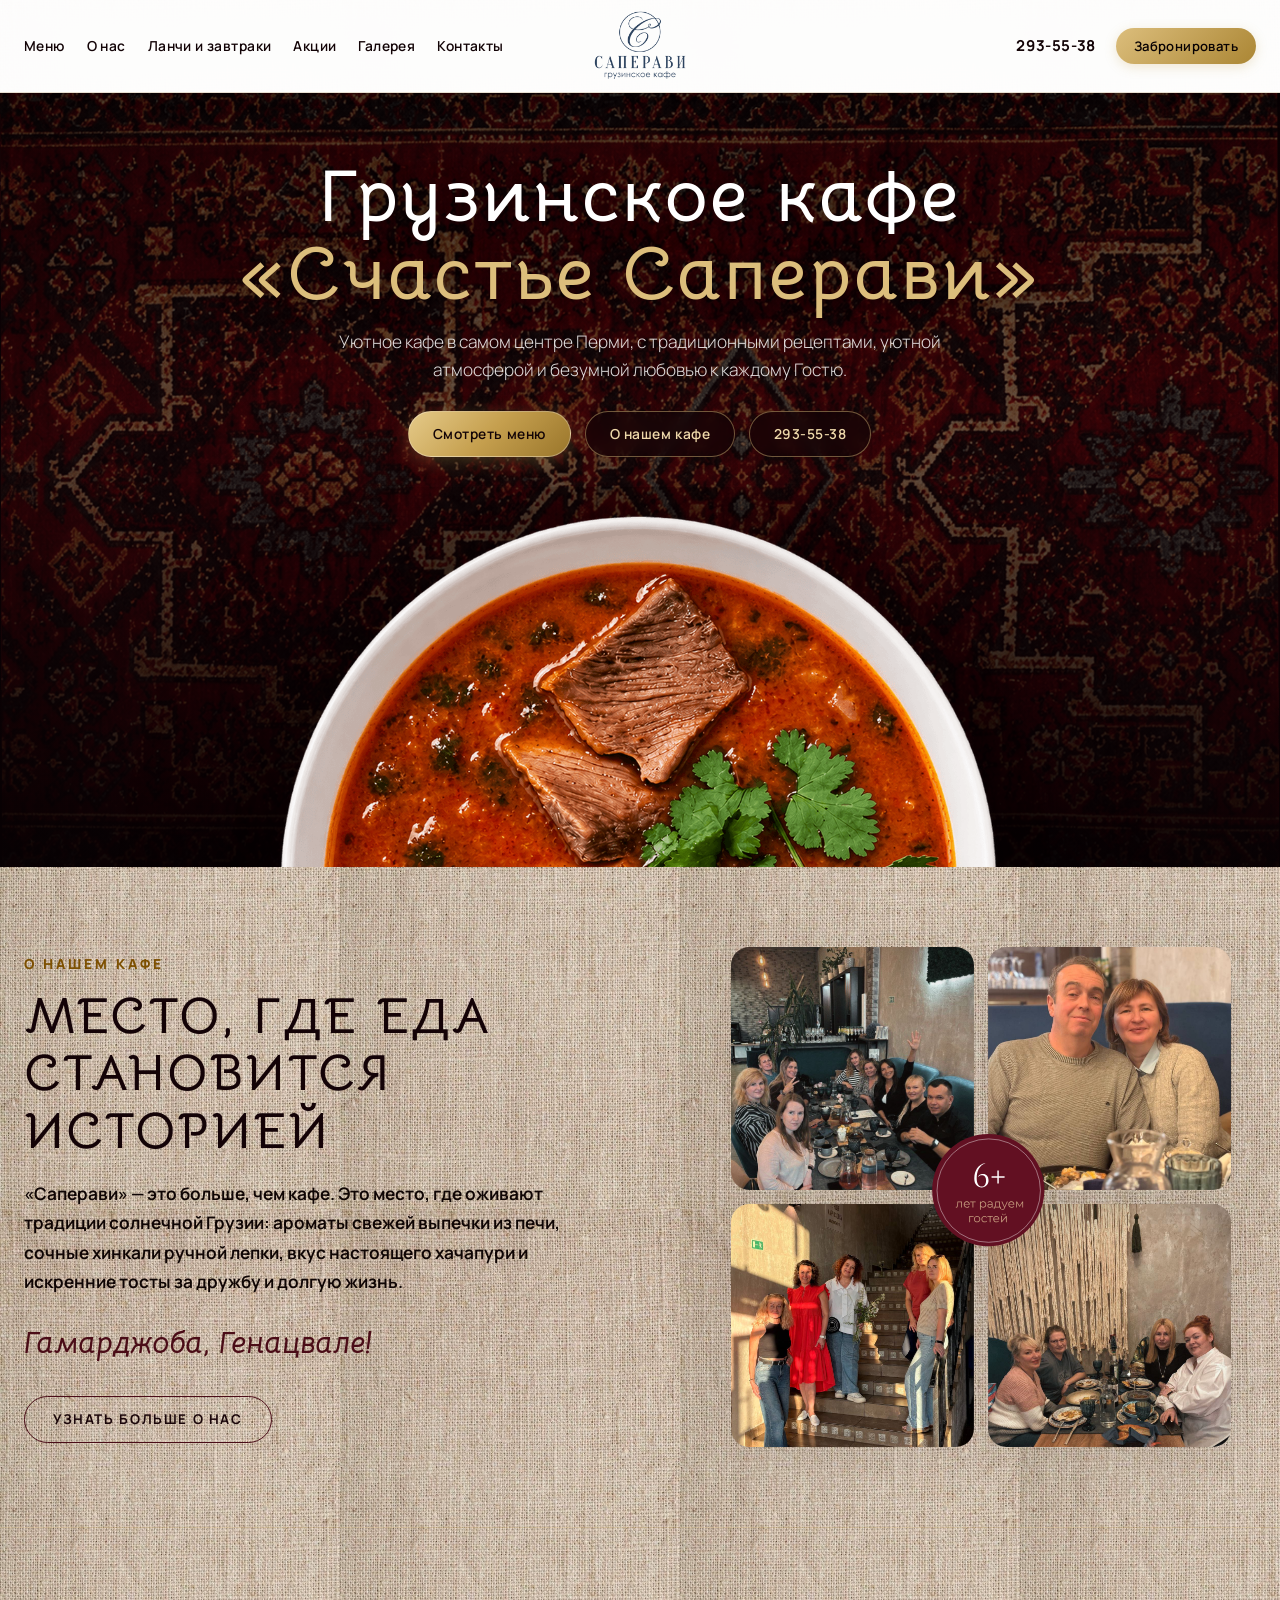
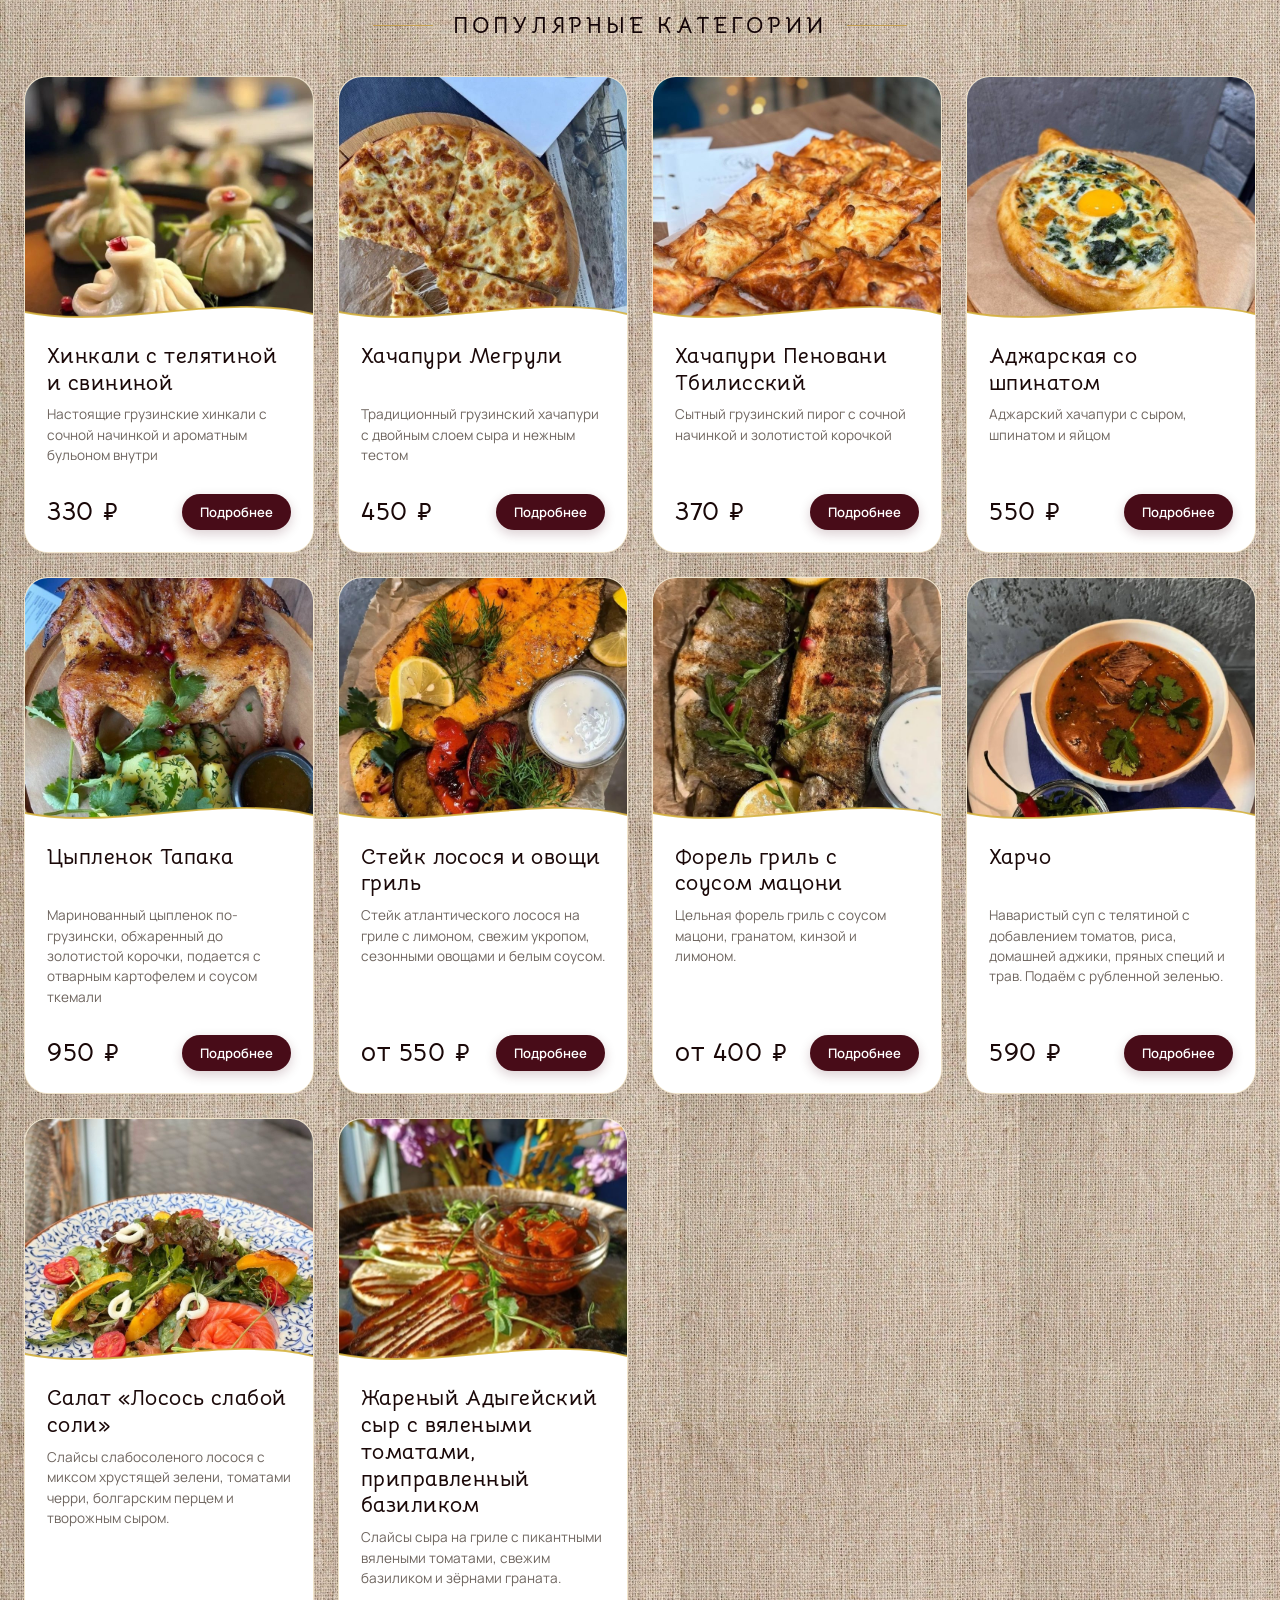
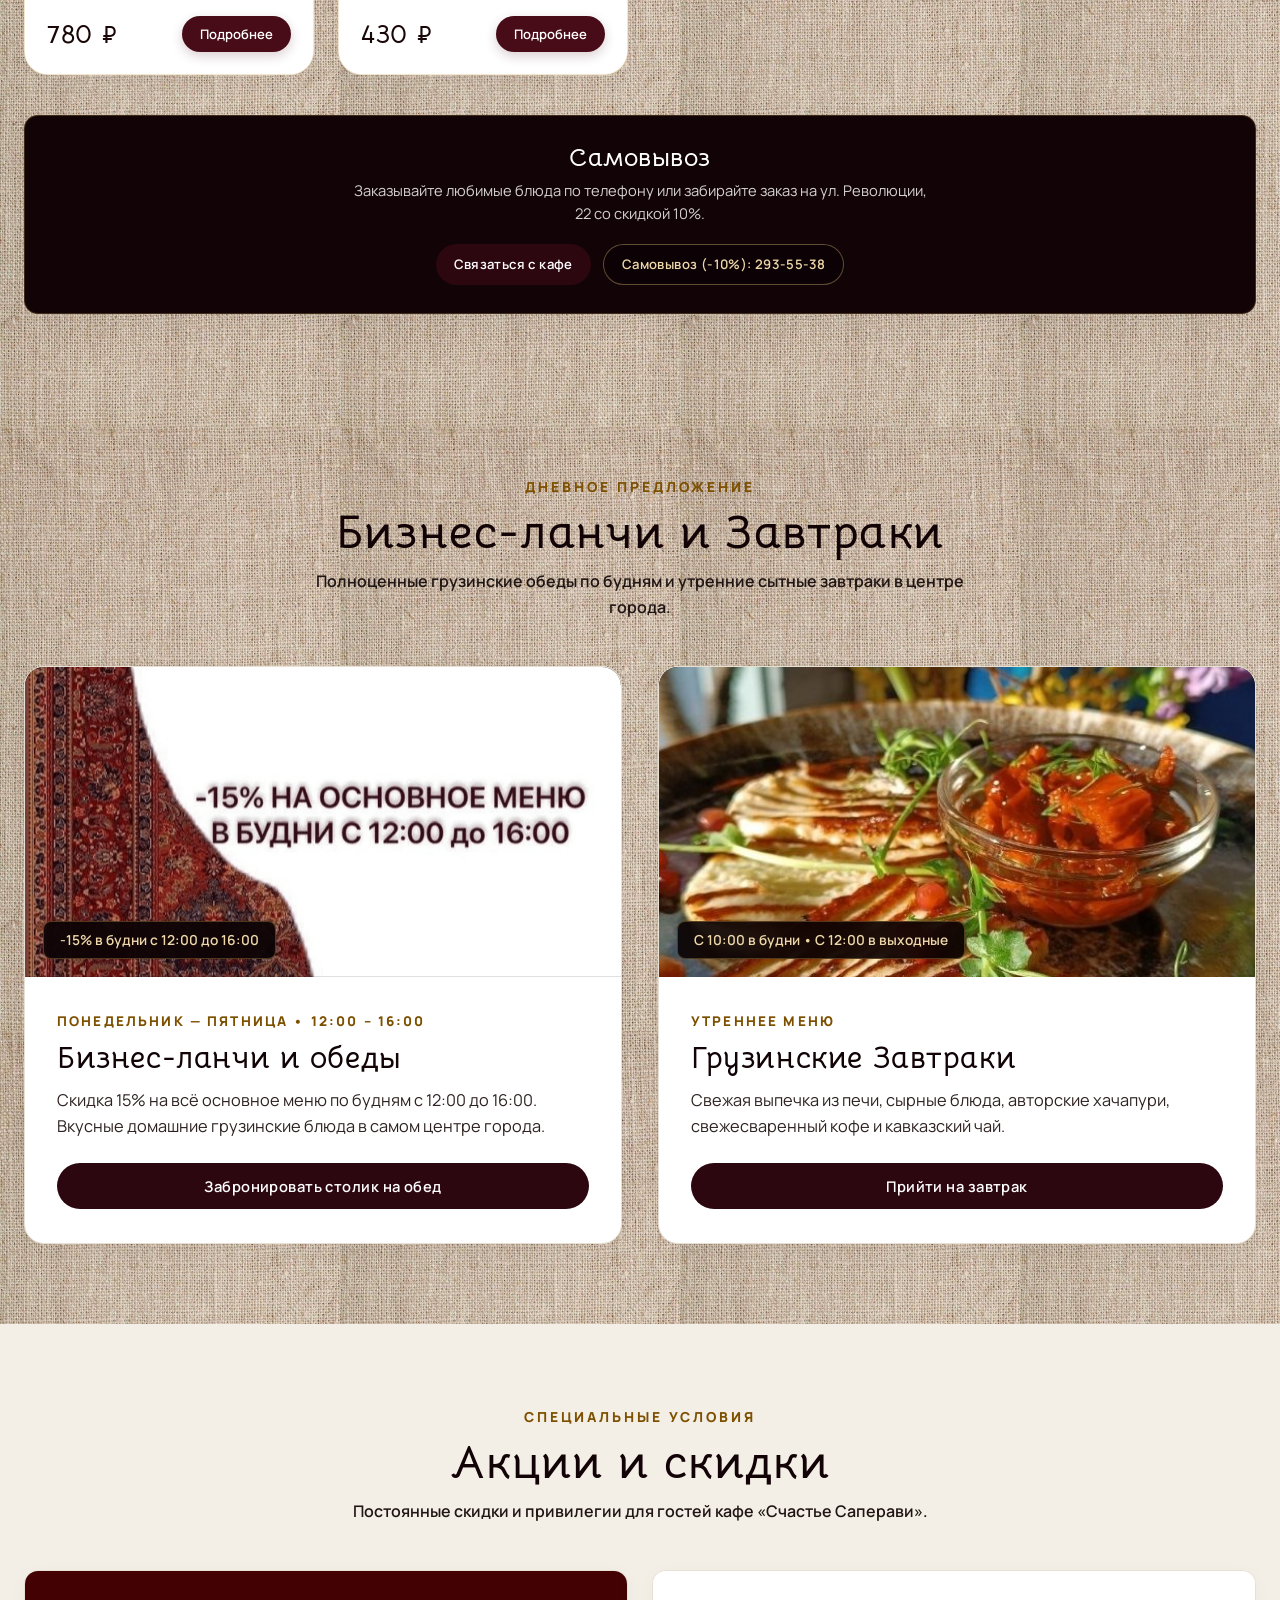
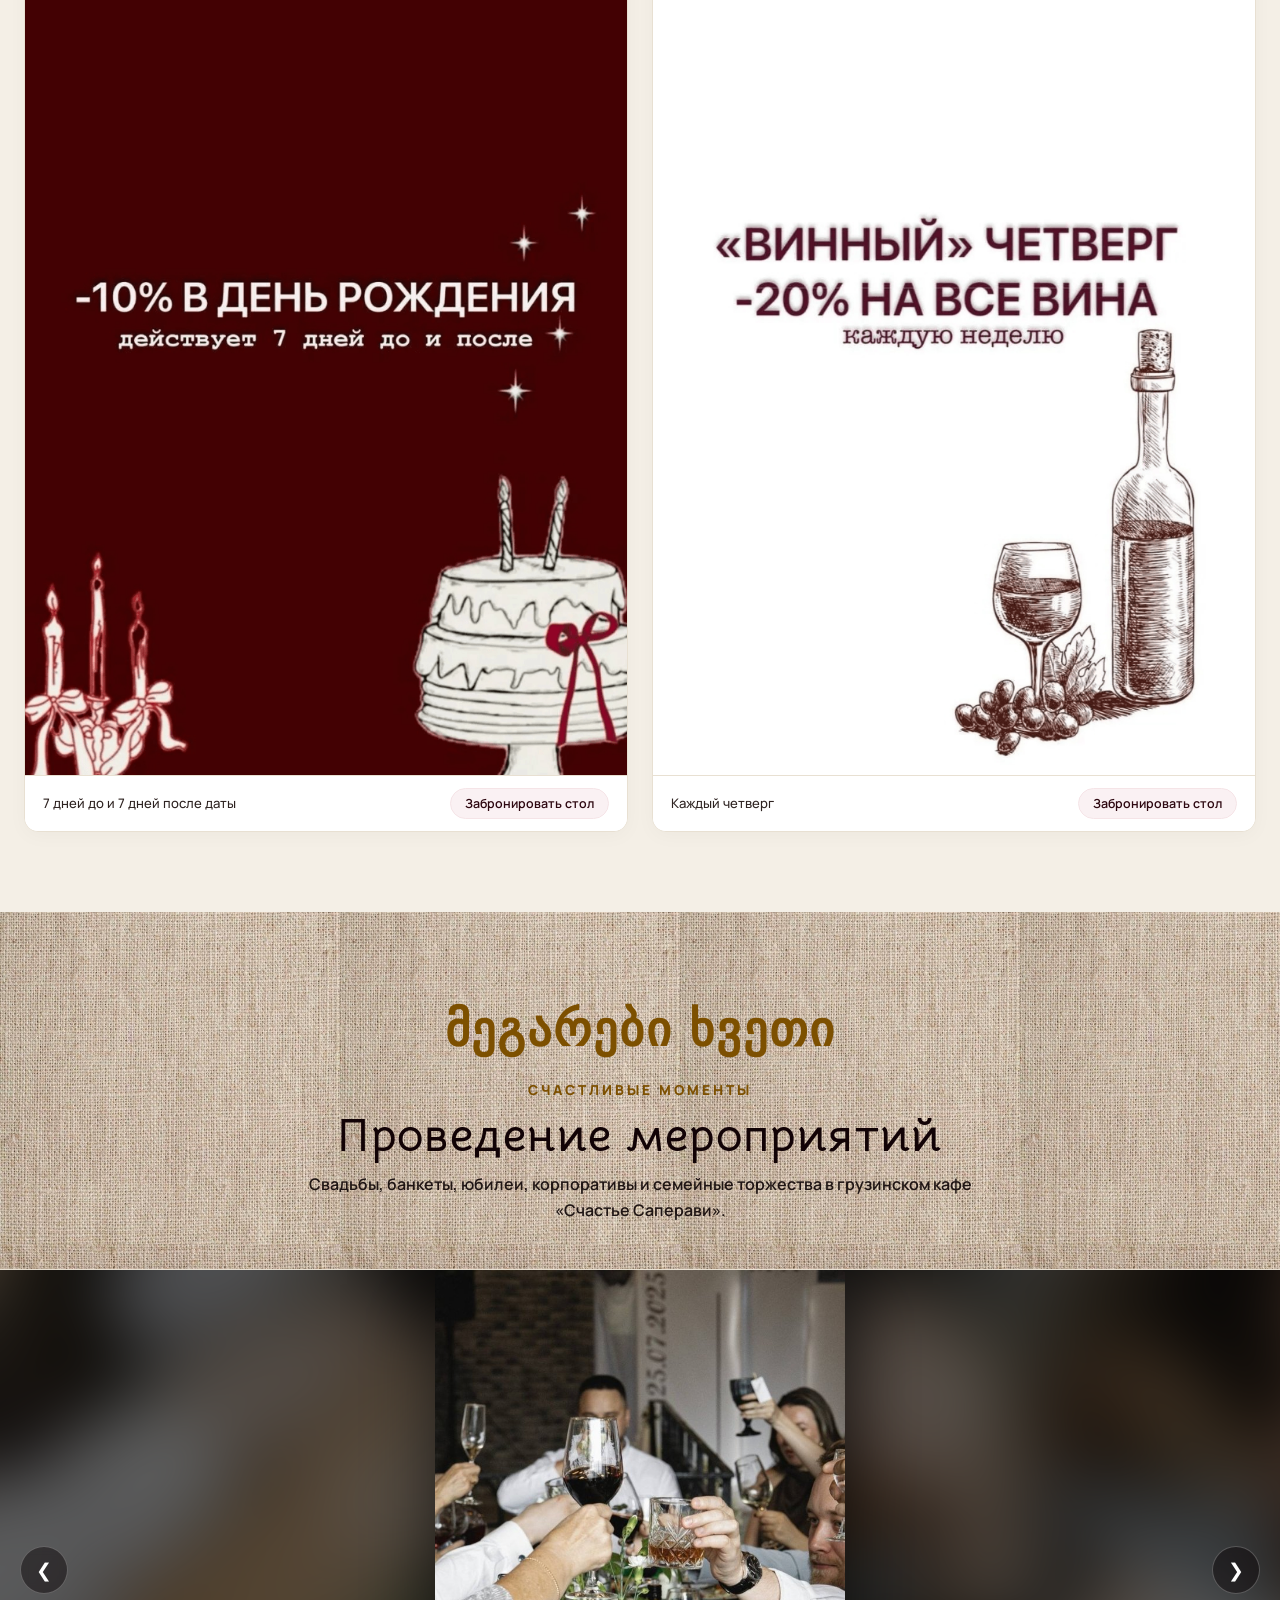
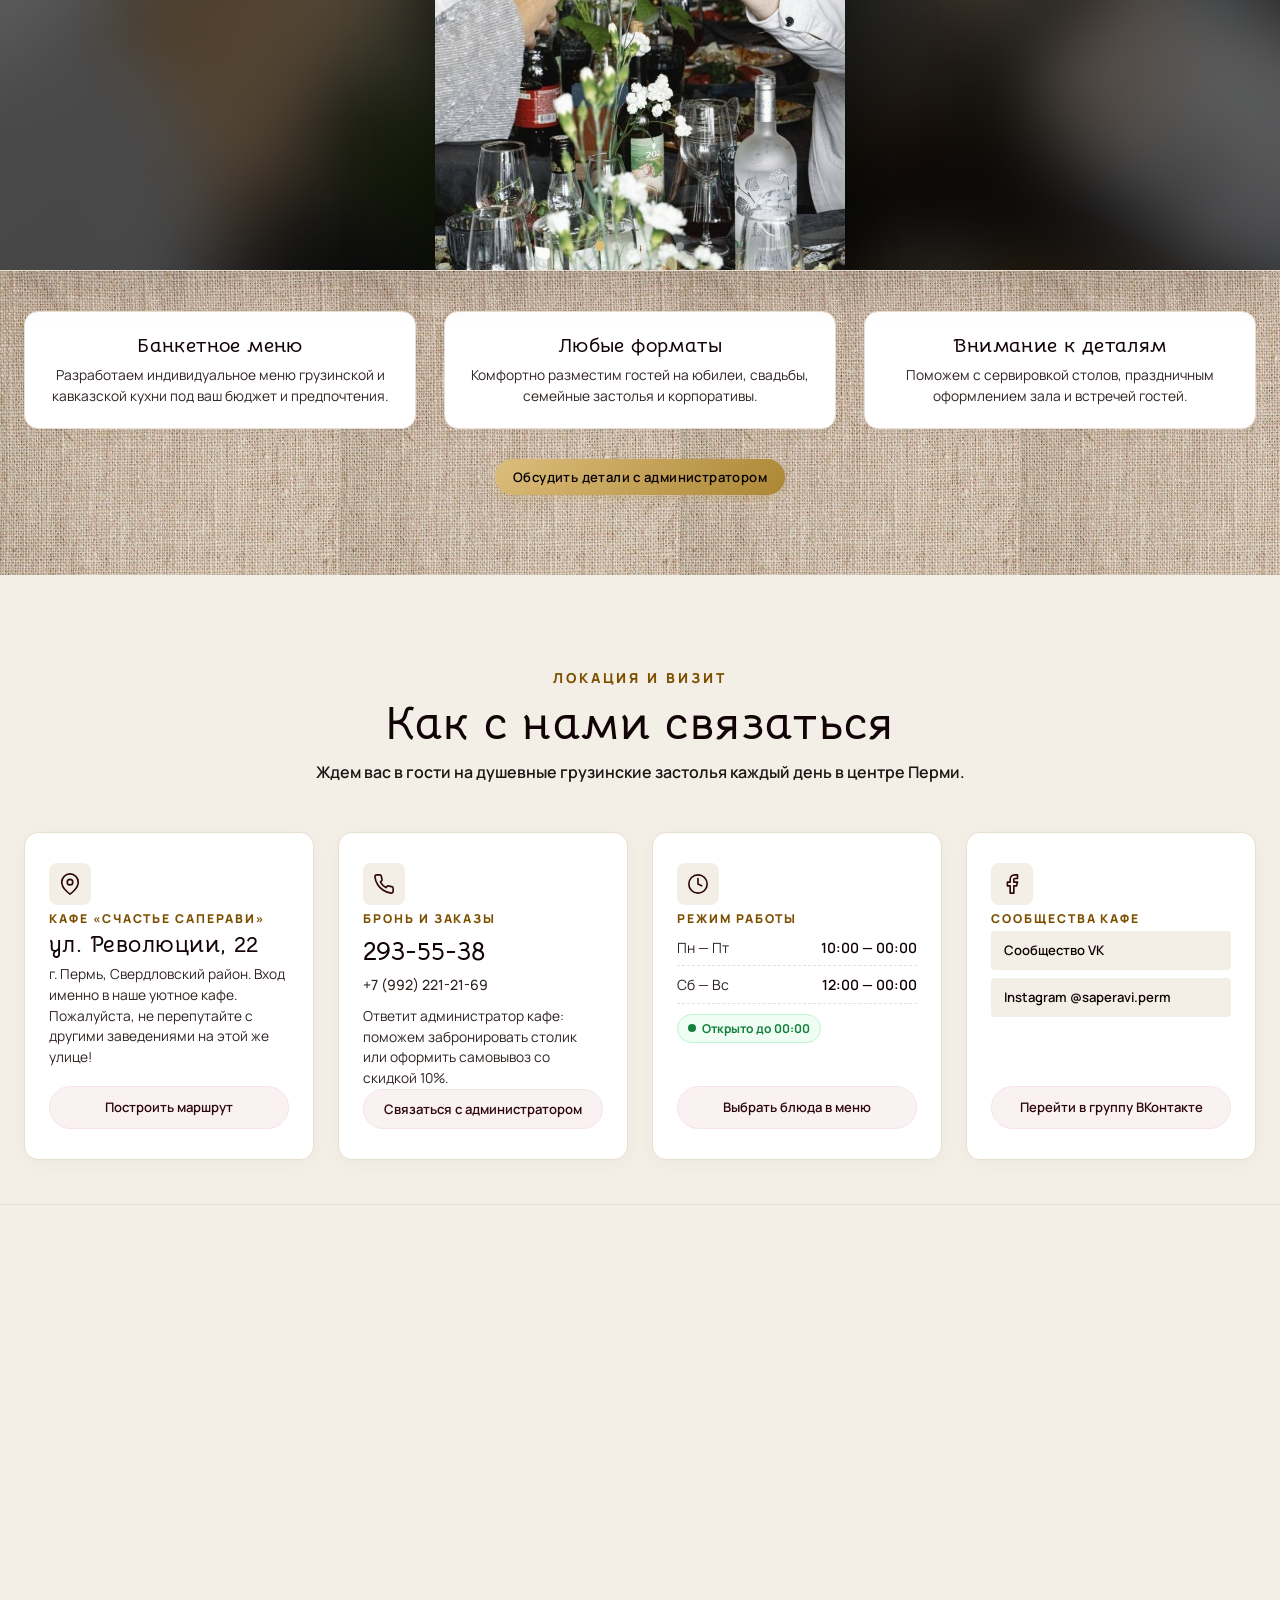
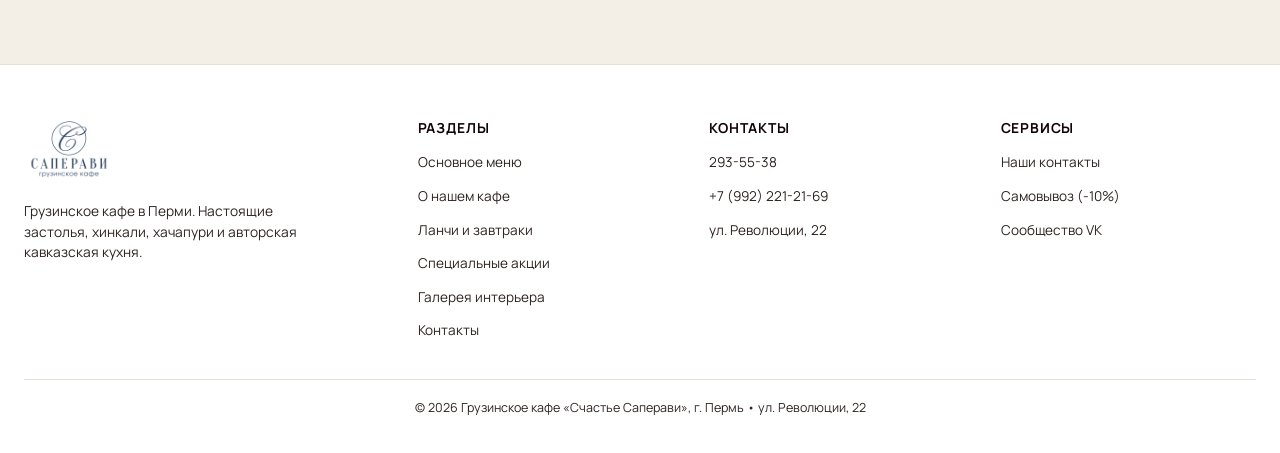
==== index.html @ 1b1f2479 "Set deep dark golden-yellow color (#7d5000) for Georgian phrase and labels for high contrast on line" ====
<!DOCTYPE html>
<html lang="ru">
<head>
  <meta charset="UTF-8">
  <meta name="viewport" content="width=device-width, initial-scale=1.0">
  <title>Счастье Саперави — Кафе грузинской кухни в Перми</title>
  <meta name="description" content="Кафе грузинской кухни «Счастье Саперави» в Перми на ул. Революции, 22. Настоящие грузинские застолья, хинкали, хачапури, доставка, бронирование.">
  
  <!-- Favicon -->
  <link rel="icon" type="image/png" href="assets/images/logo.png">

  <!-- Google Fonts: Bellota (Cozy & Rounded), Playfair Display, Yeseva One, Forum & Manrope -->
  <link rel="preconnect" href="https://fonts.googleapis.com">
  <link rel="preconnect" href="https://fonts.gstatic.com" crossorigin>
  <link href="https://fonts.googleapis.com/css2?family=Bellota:ital,wght@0,300;0,400;0,700;1,300;1,400;1,700&family=Playfair+Display:ital,wght@0,600;0,700;0,800;0,900;1,700&family=Yeseva+One&family=Cormorant+Garamond:ital,wght@0,400;0,500;0,600;0,700;1,400&family=Forum&family=Manrope:wght@300;400;500;600;700&display=swap" rel="stylesheet">

  <!-- Resource Preloads for Instant Speed -->
  <link rel="preload" as="image" href="assets/images/logo.png">
  <link rel="preload" as="image" href="assets/images/phon.png">

  <!-- Main Stylesheet -->
  <link rel="stylesheet" href="css/style.css">
</head>
<body>
  <!-- Luxury Sticky Navbar (3-колоночный макет с логотипом по центру) -->
  <header class="site-navbar" id="navbar">
    <div class="container">
      <!-- Левое меню навигации -->
      <nav class="nav-left-col">
        <button class="mobile-menu-toggle" id="nav-toggle" aria-label="Навигация">
          ☰
        </button>
        <ul class="nav-links-list" id="nav-menu">
          <li><a href="#menu" class="nav-item-link">Меню</a></li>
          <li><a href="#about" class="nav-item-link">О нас</a></li>
          <li><a href="#lunches" class="nav-item-link">Ланчи и завтраки</a></li>
          <li><a href="#promos" class="nav-item-link">Акции</a></li>
          <li><a href="#gallery" class="nav-item-link">Галерея</a></li>
          <li><a href="#contacts" class="nav-item-link">Контакты</a></li>
        </ul>
      </nav>

      <!-- Центральный логотип -->
      <a href="#hero" class="brand-center-wrapper" title="Счастье Саперави">
        <img src="assets/images/logo.png" alt="Счастье Саперави" class="brand-logo-img">
      </a>

      <!-- Правая колонка с телефоном и кнопками -->
      <div class="nav-right-actions">
        <a href="tel:+73422935538" class="nav-phone-link">
          293-55-38
        </a>
        <button class="btn btn-gold-fill" onclick="openBookingModal('Бронь столика')">
          Забронировать
        </button>
      </div>
    </div>
  </header>

  <main>
    <!-- Hero Section (Фон phon.png + Огромное блюдо наполовину внизу) -->
    <section class="hero-centerpiece-section" id="hero">
      <div class="container hero-inner-container">
        <h1 class="hero-headline-title">
          Грузинское кафе <em>«Счастье Саперави»</em>
        </h1>

        <p class="hero-headline-sub">
          Уютное кафе в самом центре Перми, с традиционными рецептами, уютной атмосферой и безумной любовью к каждому Гостю.
        </p>

        <!-- Action Buttons -->
        <div class="hero-bottom-actions">
          <a href="#menu" class="btn btn-gold-fill">
            Смотреть меню
          </a>
          <a href="#about" class="btn btn-gold-outline">
            О нашем кафе
          </a>
          <a href="tel:+73422935538" class="btn btn-gold-outline">
            293-55-38
          </a>
        </div>
      </div>

      <!-- Огромная тарелка, наполовину уходящая под нижний край Hero -->
      <div class="hero-dish-half-cut-wrap">
        <div class="hero-dish-big-glow"></div>
        <img src="assets/images/borsh.png" alt="Блюдо грузинской кухни" class="hero-dish-big-img">
      </div>
    </section>

    <!-- NEW Block: О НАШЕМ КАФЕ (по референсу) -->
    <section class="about-story-section" id="about">
      <div class="container">
        <div class="about-story-grid">
          <!-- Левая колонка с текстом -->
          <div>
            <span class="about-label-tag">О нашем кафе</span>
            <h2 class="about-story-title">Место, где еда становится историей</h2>
            <p class="about-story-desc">
              «Саперави» — это больше, чем кафе. Это место, где оживают традиции солнечной Грузии: ароматы свежей выпечки из печи, сочные хинкали ручной лепки, вкус настоящего хачапури и искренние тосты за дружбу и долгую жизнь.
            </p>
            <span class="about-script-phrase">Гамарджоба, Генацвале!</span>
            <div>
              <a href="#menu" class="btn btn-about-action">
                Узнать больше о нас
              </a>
            </div>
          </div>

          <!-- Правая колонка: Фото теплой атмосферы в кафе -->
          <div class="about-single-photo-wrap">
            <img src="assets/images/Group 11.svg" alt="Атмосфера и блюда в кафе Счастье Саперави" class="about-single-img" loading="lazy">
          </div>
        </div>
      </div>
    </section>

    <!-- Menu Section с категориями-иконками (по референсу) -->
    <section class="site-section" id="menu">
      <div class="container">
        <!-- Заголовок «ПОПУЛЯРНЫЕ КАТЕГОРИИ» -->
        <div class="categories-header-strip">
          <div class="categories-section-heading">Популярные категории</div>
        </div>



        <!-- Сетка карточек меню -->
        <div class="menu-cards-grid" id="menu-items-grid">
          <!-- Карточки наполняются через JS -->
        </div>

        <!-- Аккуратный блок Самовывоза -->
        <div class="delivery-ribbon-bar">
          <div class="delivery-text-wrap">
            <h3>Самовывоз</h3>
            <p>Заказывайте любимые блюда по телефону или забирайте заказ на ул. Революции, 22 со скидкой 10%.</p>
          </div>
          <div class="delivery-buttons-group">
            <button class="btn btn-wine" onclick="openBookingModal('Оформление заказа')">
              Связаться с кафе
            </button>
            <a href="tel:+73422935538" class="btn btn-gold-outline">
              Самовывоз (-10%): 293-55-38
            </a>
          </div>
        </div>
      </div>
    </section>

    <!-- Lunches & Breakfasts (Дневное предложение) -->
    <section class="site-section" id="lunches">
      <div class="container">
        <div class="section-head-center">
          <span class="section-eyebrow">Дневное предложение</span>
          <h2 class="section-main-title">Бизнес-ланчи и Завтраки</h2>
          <p class="section-subtext">
            Полноценные грузинские обеды по будням и утренние сытные завтраки в центре города.
          </p>
        </div>

        <div class="two-cards-row" id="meal-offers-container">
          <!-- Бизнес-ланчи -->
          <div class="meal-set-card">
            <div class="meal-photo-wrap">
              <img src="assets/images/promo-lunch.png" alt="Бизнес-ланчи" class="meal-photo">
              <div class="meal-tag-ribbon">-15% в будни с 12:00 до 16:00</div>
            </div>
            <div class="meal-body-content">
              <span class="meal-time-hint">Понедельник — Пятница • 12:00 – 16:00</span>
              <h3 class="meal-title-text">Бизнес-ланчи и обеды</h3>
              <p style="font-size: 0.92rem; color: var(--c-text-muted); margin-bottom: 24px; line-height: 1.6;">
                Скидка 15% на всё основное меню по будням с 12:00 до 16:00. Вкусные домашние грузинские блюда в самом центре города.
              </p>

              <button class="btn btn-wine" onclick="openBookingModal('Столик на ланч', 'Бронь столика на бизнес-ланч')">
                Забронировать столик на обед
              </button>
            </div>
          </div>

          <!-- Завтраки -->
          <div class="meal-set-card">
            <div class="meal-photo-wrap">
              <video src="assets/images/IMG_9688.mp4" autoplay muted loop playsinline webkit-playsinline preload="auto" disablepictureinpicture disableremoteplayback class="meal-photo" poster="assets/images/adyghe-cheese.jpg" style="width: 100%; height: 100%; object-fit: cover;"></video>
              <div class="meal-tag-ribbon">С 10:00 в будни • С 12:00 в выходные</div>
            </div>
            <div class="meal-body-content">
              <span class="meal-time-hint">Утреннее меню</span>
              <h3 class="meal-title-text">Грузинские Завтраки</h3>
              <p style="font-size: 0.92rem; color: var(--c-text-muted); margin-bottom: 24px; line-height: 1.6;">
                Свежая выпечка из печи, сырные блюда, авторские хачапури, свежесваренный кофе и кавказский чай.
              </p>

              <button class="btn btn-wine" onclick="openBookingModal('Столик на завтрак', 'Бронь столика на завтрак')">
                Прийти на завтрак
              </button>
            </div>
          </div>
        </div>
      </div>
    </section>

    <section class="site-section" id="promos" style="background: var(--c-paper-100);">
      <div class="container">
        <div class="section-head-center">
          <span class="section-eyebrow">Специальные условия</span>
          <h2 class="section-main-title">Акции и скидки</h2>
          <p class="section-subtext">
            Постоянные скидки и привилегии для гостей кафе «Счастье Саперави».
          </p>
        </div>

        <div class="promos-banners-grid">
          <!-- Баннер 1: День Рождения -->
          <div class="promo-banner-card">
            <img src="assets/images/promo-birthday.png" alt="Скидка 10% в День Рождения" class="promo-banner-img" loading="lazy">
            <div class="promo-banner-action-bar">
              <span class="promo-action-note">7 дней до и 7 дней после даты</span>
              <button class="promo-action-btn" onclick="openBookingModal('День Рождения', 'Бронь столика на День Рождения (-10%)')">
                Забронировать стол
              </button>
            </div>
          </div>



          <!-- Баннер 3: Винный четверг -->
          <div class="promo-banner-card">
            <img src="assets/images/promo-wine.png" alt="Скидка 20% в Винный четверг" class="promo-banner-img" loading="lazy">
            <div class="promo-banner-action-bar">
              <span class="promo-action-note">Каждый четверг</span>
              <button class="promo-action-btn" onclick="openBookingModal('Винный четверг', 'Бронь столика на Винный четверг (-20%)')">
                Забронировать стол
              </button>
            </div>
          </div>

        </div>
      </div>
    </section>

    <!-- Gallery & Events (Слайдер моментов) -->
    <section class="site-section" id="gallery">
      <div class="container">
        <div class="section-head-center">
          <span class="georgian-decor-phrase" style="font-family: var(--font-heading); font-size: clamp(2.2rem, 4vw, 3rem); color: #7d5000; display: block; margin-bottom: 8px; font-weight: 700; letter-spacing: 0.04em;">მეგარები ხვეთი</span>
          <span class="section-eyebrow">Счастливые моменты</span>
          <h2 class="section-main-title">Проведение мероприятий</h2>
          <p class="section-subtext">
            Свадьбы, банкеты, юбилеи, корпоративы и семейные торжества в грузинском кафе «Счастье Саперави».
          </p>
        </div>
      </div>

      <!-- Слайдер событий -->
      <div class="events-slider-container">
          <div class="events-slider-track" id="events-slider">
            <div class="events-slide active">
              <div class="slide-blur-bg" style="background-image: url('assets/images/gallery-events-toasts.jpg');"></div>
              <img src="assets/images/gallery-events-toasts.jpg" alt="Банкетное застолье и душевные тосты" class="slide-main-img">
            </div>
            <div class="events-slide">
              <div class="slide-blur-bg" style="background-image: url('assets/images/gallery-events-table-decor.jpg');"></div>
              <img src="assets/images/gallery-events-table-decor.jpg" alt="Праздничная сервировка и хрустальный декор столов" class="slide-main-img">
            </div>
            <div class="events-slide">
              <div class="slide-blur-bg" style="background-image: url('assets/images/gallery-events-wedding-stairs.jpg');"></div>
              <img src="assets/images/gallery-events-wedding-stairs.jpg" alt="Свадебное торжество в кафе" class="slide-main-img">
            </div>
            <div class="events-slide">
              <div class="slide-blur-bg" style="background-image: url('assets/images/gallery-events-cake.jpg');"></div>
              <img src="assets/images/gallery-events-cake.jpg" alt="Праздничный торт и задувание свечей" class="slide-main-img">
            </div>
            <div class="events-slide">
              <div class="slide-blur-bg" style="background-image: url('assets/images/gallery-events-welcome.jpg');"></div>
              <img src="assets/images/gallery-events-welcome.jpg" alt="Свадебный велком-дринк и праздничный фуршет" class="slide-main-img">
            </div>
            <div class="events-slide">
              <div class="slide-blur-bg" style="background-image: url('assets/images/gallery-events-champagne.jpg');"></div>
              <img src="assets/images/gallery-events-champagne.jpg" alt="Игристое и праздничная сервировка" class="slide-main-img">
            </div>
          </div>

          <!-- Стрелки навигации -->
          <button class="slider-arrow prev" id="slider-prev-btn" aria-label="Назад">❮</button>
          <button class="slider-arrow next" id="slider-next-btn" aria-label="Вперед">❯</button>

          <!-- Точки-индикаторы -->
          <div class="slider-dots" id="slider-dots-container"></div>
      </div>

      <div class="container">
        <!-- Описание возможностей проведения мероприятий под слайдером -->
        <div class="events-capabilities-block">
          <div class="events-capabilities-grid">
            <div class="capability-item">
              <h4>Банкетное меню</h4>
              <p>Разработаем индивидуальное меню грузинской и кавказской кухни под ваш бюджет и предпочтения.</p>
            </div>
            <div class="capability-item">
              <h4>Любые форматы</h4>
              <p>Комфортно разместим гостей на юбилеи, свадьбы, семейные застолья и корпоративы.</p>
            </div>
            <div class="capability-item">
              <h4>Внимание к деталям</h4>
              <p>Поможем с сервировкой столов, праздничным оформлением зала и встречей гостей.</p>
            </div>
          </div>
          <div class="events-cta-row">
            <button class="btn btn-gold-fill" onclick="openBookingModal('Проведение банкета', 'Интересует проведение мероприятия: ')">
              Обсудить детали с администратором
            </button>
          </div>
        </div>
      </div>
    </section>

    <!-- Contacts & Full Width Map (Большой интерактивный блок локации и связи) -->
    <section class="contacts-map-section" id="contacts">
      <div class="container">
        <div class="section-head-center">
          <span class="section-eyebrow">Локация и визит</span>
          <h2 class="section-main-title">Как с нами связаться</h2>
          <p class="section-subtext">
            Ждем вас в гости на душевные грузинские застолья каждый день в центре Перми.
          </p>
        </div>

        <!-- 4 Большие интерактивные карточки -->
        <div class="contacts-interactive-grid">
          <!-- Карточка 1: Адрес -->
          <div class="contact-luxury-card">
            <div class="contact-card-top">
              <div class="contact-card-icon-tag">
                <div class="contact-icon-bubble">
                  <svg viewBox="0 0 24 24"><path d="M21 10c0 7-9 13-9 13s-9-6-9-13a9 9 0 0 1 18 0z"/><circle cx="12" cy="10" r="3"/></svg>
                </div>
                <span class="contact-category-pill">Кафе «Счастье Саперави»</span>
              </div>
              <h3 class="contact-card-title">ул. Революции, 22</h3>
              <p class="contact-card-desc">г. Пермь, Свердловский район. Вход именно в наше уютное кафе. Пожалуйста, не перепутайте с другими заведениями на этой же улице!</p>
            </div>
            <a href="https://yandex.ru/maps/?rtext=~58.006421,56.262529" target="_blank" rel="noopener" class="btn-card-action">
              Построить маршрут
            </a>
          </div>

          <!-- Карточка 2: Прямой телефон -->
          <div class="contact-luxury-card">
            <div class="contact-card-top">
              <div class="contact-card-icon-tag">
                <div class="contact-icon-bubble">
                  <svg viewBox="0 0 24 24"><path d="M22 16.92v3a2 2 0 0 1-2.18 2 19.79 19.79 0 0 1-8.63-3.07 19.5 19.5 0 0 1-6-6 19.79 19.79 0 0 1-3.07-8.67A2 2 0 0 1 4.11 2h3a2 2 0 0 1 2 1.72 12.84 12.84 0 0 0 .7 2.81 2 2 0 0 1-.45 2.11L8.09 9.91a16 16 0 0 0 6 6l1.27-1.27a2 2 0 0 1 2.11-.45 12.84 12.84 0 0 0 2.81.7A2 2 0 0 1 22 16.92z"/></svg>
                </div>
                <span class="contact-category-pill">Бронь и заказы</span>
              </div>
              <a href="tel:+73422935538" class="contact-phone-bignum">293-55-38</a>
              <a href="tel:+79922212169" class="contact-phone-subnum">+7 (992) 221-21-69</a>
              <p class="contact-card-desc">Ответит администратор кафе: поможем забронировать столик или оформить самовывоз со скидкой 10%.</p>
            </div>
            <button class="btn-card-action" onclick="openBookingModal('Бронь столика')">
              Связаться с администратором
            </button>
          </div>

          <!-- Карточка 3: Режим работы -->
          <div class="contact-luxury-card">
            <div class="contact-card-top">
              <div class="contact-card-icon-tag">
                <div class="contact-icon-bubble">
                  <svg viewBox="0 0 24 24"><circle cx="12" cy="12" r="10"/><polyline points="12 6 12 12 16 14"/></svg>
                </div>
                <span class="contact-category-pill">Режим работы</span>
              </div>
              <ul class="contact-hours-list">
                <li class="contact-hours-row">
                  <span class="contact-hours-days">Пн — Пт</span>
                  <span class="contact-hours-val">10:00 — 00:00</span>
                </li>
                <li class="contact-hours-row">
                  <span class="contact-hours-days">Сб — Вс</span>
                  <span class="contact-hours-val">12:00 — 00:00</span>
                </li>
              </ul>
              <div id="contact-live-status" class="contact-status-live">
                <span class="status-dot-pulse"></span> Открыто до 00:00
              </div>
            </div>
            <a href="#menu" class="btn-card-action">
              Выбрать блюда в меню
            </a>
          </div>

          <!-- Карточка 4: Социальные сети -->
          <div class="contact-luxury-card">
            <div class="contact-card-top">
              <div class="contact-card-icon-tag">
                <div class="contact-icon-bubble">
                  <svg viewBox="0 0 24 24"><path d="M18 2h-3a5 5 0 0 0-5 5v3H7v4h3v8h4v-8h3l1-4h-4V7a1 1 0 0 1 1-1h3z"/></svg>
                </div>
                <span class="contact-category-pill">Сообщества кафе</span>
              </div>
              <div class="contact-social-buttons">
                <a href="https://vk.ru/saperaviperm" target="_blank" rel="noopener" class="social-action-tile vk" style="flex: 1;">
                  <span>Сообщество VK</span>
                </a>
                <a href="https://www.instagram.com/saperavi.perm" target="_blank" rel="noopener" class="social-action-tile ig" style="flex: 1;">
                  <span>Instagram @saperavi.perm</span>
                </a>
              </div>
            </div>
            <a href="https://vk.ru/saperaviperm" target="_blank" rel="noopener" class="btn-card-action">
              Перейти в группу ВКонтакте
            </a>
          </div>
        </div>
      </div>

      <!-- Карта от левого до правого края (100% width с точной меткой) -->
      <div class="full-width-map-wrap">
        <iframe 
          src="https://yandex.ru/map-widget/v1/?text=%D0%A1%D1%87%D0%B0%D1%81%D1%82%D1%8C%D0%B5%20%D0%A1%D0%B0%D0%BF%D0%B5%D1%80%D0%B0%D0%B2%D0%B8%2C%20%D0%9F%D0%B5%D1%80%D0%BC%D1%8C%2C%20%D1%83%D0%BB%D0%B8%D1%86%D0%B0%20%D0%A0%D0%B5%D0%B2%D0%BE%D0%BB%D1%8E%D1%86%D0%B8%D0%B8%2C%2022&z=17&ll=56.262529%2C58.006421&pt=56.262529,58.006421,pm2rdm" 
          class="full-map-iframe" 
          title="Кафе Счастье Саперави на карте Перми (ул. Революции, 22)" 
          loading="lazy" 
          allowfullscreen>
        </iframe>
      </div>
    </section>
  </main>

  <!-- Footer -->
  <footer class="main-footer">
    <div class="container">
      <div class="footer-columns-grid">
        <div>
          <a href="#hero" class="footer-brand-wrap" title="Счастье Саперави">
            <img src="assets/images/logo.png" alt="Счастье Саперави" class="footer-logo-img">
          </a>
          <p class="footer-brand-desc">
            Грузинское кафе в Перми. Настоящие застолья, хинкали, хачапури и авторская кавказская кухня.
          </p>
        </div>

        <div>
          <h4 class="footer-col-head">Разделы</h4>
          <ul class="footer-nav-list">
            <li><a href="#menu">Основное меню</a></li>
            <li><a href="#about">О нашем кафе</a></li>
            <li><a href="#lunches">Ланчи и завтраки</a></li>
            <li><a href="#promos">Специальные акции</a></li>
            <li><a href="#gallery">Галерея интерьера</a></li>
            <li><a href="#contacts">Контакты</a></li>
          </ul>
        </div>

        <div>
          <h4 class="footer-col-head">Контакты</h4>
          <ul class="footer-nav-list">
            <li><a href="tel:+73422935538">293-55-38</a></li>
            <li><a href="tel:+79922212169">+7 (992) 221-21-69</a></li>
            <li><span>ул. Революции, 22</span></li>
          </ul>
        </div>

        <div>
          <h4 class="footer-col-head">Сервисы</h4>
          <ul class="footer-nav-list">
            <li><a href="#contacts">Наши контакты</a></li>
            <li><a href="tel:+73422935538">Самовывоз (-10%)</a></li>
            <li><a href="https://vk.ru/saperaviperm" target="_blank" rel="noopener">Сообщество VK</a></li>
          </ul>
        </div>
      </div>

      <!-- Нижняя плашка футера с копирайтом -->
      <div style="margin-top: 36px; padding-top: 18px; border-top: 1px solid var(--c-paper-200); display: flex; justify-content: center; align-items: center; font-size: 0.78rem; color: var(--c-text-muted); flex-wrap: wrap; gap: 10px; text-align: center;">
        <span>© 2026 Грузинское кафе «Счастье Саперави», г. Пермь • ул. Революции, 22</span>
      </div>
    </div>
  </footer>



  <!-- Contact & Booking Modal (Связь, телефоны, ВК и соцсети) -->
  <div class="modal-layer" id="booking-modal" role="dialog" aria-modal="true">
    <div class="modal-window contact-hub-modal">
      <button class="modal-close-trigger" id="booking-modal-close" aria-label="Закрыть">✕</button>
      
      <div class="contact-hub-header">
        <span class="contact-hub-tag">Связь и бронирование</span>
        <h3 class="modal-head-title" id="booking-modal-title">Кафе «Счастье Саперави»</h3>
        <p class="modal-head-sub" id="booking-modal-sub">
          Позвоните нам или напишите администратору — быстро забронируем столик или ответим на вопросы!
        </p>
      </div>

      <!-- Телефоны для прямого звонка -->
      <div class="modal-phones-block">
        <a href="tel:+73422935538" class="modal-phone-card">
          <div class="modal-phone-icon">
            <svg viewBox="0 0 24 24"><path d="M22 16.92v3a2 2 0 0 1-2.18 2 19.79 19.79 0 0 1-8.63-3.07 19.5 19.5 0 0 1-6-6 19.79 19.79 0 0 1-3.07-8.67A2 2 0 0 1 4.11 2h3a2 2 0 0 1 2 1.72 12.84 12.84 0 0 0 .7 2.81 2 2 0 0 1-.45 2.11L8.09 9.91a16 16 0 0 0 6 6l1.27-1.27a2 2 0 0 1 2.11-.45 12.84 12.84 0 0 0 2.81.7A2 2 0 0 1 22 16.92z"/></svg>
          </div>
          <div class="modal-phone-text">
            <span class="modal-phone-label">Городской телефон</span>
            <span class="modal-phone-num">293-55-38</span>
          </div>
        </a>

        <a href="tel:+79922212169" class="modal-phone-card">
          <div class="modal-phone-icon">
            <svg viewBox="0 0 24 24"><rect x="5" y="2" width="14" height="20" rx="2" ry="2"/><line x1="12" y1="18" x2="12.01" y2="18"/></svg>
          </div>
          <div class="modal-phone-text">
            <span class="modal-phone-label">Администратор / Бронь</span>
            <span class="modal-phone-num">+7 (992) 221-21-69</span>
          </div>
        </a>
      </div>

      <!-- Мессенджеры и Соцсети -->
      <div class="modal-socials-grid">
        <a href="https://vk.ru/saperaviperm" target="_blank" rel="noopener" class="modal-social-btn vk">
          <svg viewBox="0 0 24 24"><path d="M12 2C6.48 2 2 6.48 2 12s4.48 10 10 10 10-4.48 10-10S17.52 2 12 2zm4.64 6.8c-.15 1.58-.8 5.42-1.13 7.19-.14.75-.42 1-.68 1.03-.58.05-1.02-.38-1.58-.75-.88-.58-1.38-.94-2.23-1.5-.99-.65-.35-1.01.22-1.59.15-.15 2.71-2.48 2.76-2.69a.2.2 0 0 0-.05-.18c-.06-.05-.14-.03-.21-.02-.09.02-1.49.95-4.22 2.79-.4.27-.76.41-1.08.4-.36-.01-1.04-.2-1.55-.37-.63-.2-1.12-.31-1.08-.66.02-.18.27-.36.75-.56 2.95-1.28 4.92-2.13 5.9-2.54 2.81-1.17 3.39-1.37 3.77-1.38.08 0 .27.02.39.12.1.08.13.19.14.27-.01.06-.01.18-.02.28z"/></svg>
          <span>Сообщество VK</span>
        </a>

        <a href="https://www.instagram.com/saperavi.perm" target="_blank" rel="noopener" class="modal-social-btn ig">
          <svg viewBox="0 0 24 24"><rect x="2" y="2" width="20" height="20" rx="5" ry="5"/><path d="M16 11.37A4 4 0 1 1 12.63 8 4 4 0 0 1 16 11.37z"/><line x1="17.5" y1="6.5" x2="17.51" y2="6.5"/></svg>
          <span>Instagram @saperavi.perm</span>
        </a>
      </div>

      <!-- Адрес и График -->
      <div class="modal-footer-info">
        <div class="modal-footer-item">
          <strong>Адрес:</strong> Кафе «Счастье Саперави», г. Пермь, ул. Революции, 22
        </div>
        <div class="modal-footer-item">
          <strong>Время:</strong> Пн–Пт 10:00–00:00, Сб–Вс 12:00–00:00
        </div>
      </div>
    </div>
  </div>

  <!-- Lightbox Modal -->
  <div class="modal-layer" id="lightbox-modal" role="dialog" aria-modal="true">
    <div class="modal-window lightbox-window">
      <button class="modal-close-trigger" id="lightbox-close" style="background: rgba(255,255,255,0.2); color: #fff;">✕</button>
      <img src="" alt="Фото" id="lightbox-img" class="lightbox-img-el">
      <div id="lightbox-caption" class="lightbox-text-caption"></div>
    </div>
  </div>

  <!-- Admin Modal -->
  <div class="modal-layer" id="admin-modal" role="dialog" aria-modal="true">
    <div class="modal-window admin-window-size">
      <button class="modal-close-trigger" id="admin-modal-close">✕</button>
      <h3 class="modal-head-title">Панель управления кафе «Счастье Саперави»</h3>
      <p class="modal-head-sub">Редактирование меню, цен, ссылок на медиафайлы и облачная синхронизация.</p>

      <div id="admin-content-area"></div>
    </div>
  </div>

  <!-- Main JavaScript File -->
  <script src="js/main.js"></script>
</body>
</html>
---- css/style.css ----
/* ==========================================================================
   Кафе «Счастье Саперави» — Премиальный ресторанный дизайн
   ========================================================================== */

:root {
  --c-wine-950: #070103;
  --c-wine-900: #120306;
  --c-wine-850: #1d050a;
  --c-wine-800: #2d0710;
  --c-wine-700: #440b17;
  --c-wine-600: #621021;
  --c-wine-100: #f5e4e7;
  --c-wine-50:  #faf1f3;

  --c-gold-700: #8a6c25;
  --c-gold-600: #ab8634;
  --c-gold-500: #c59f4e;
  --c-gold-400: #dcbe7c;
  --c-gold-300: #eed8aa;
  --c-gold-100: #fbf5e7;

  --c-bg-light: #fbf9f5;
  --c-bg-card:  #ffffff;
  --c-paper-100: #f4efe6;
  --c-paper-200: #e8e0d2;
  --c-paper-300: #d6cbba;

  --c-text-main: #140d0c;
  --c-text-muted: #2e2321;
  --c-text-light: #f5eee4;

  --font-heading: 'Bellota', cursive, sans-serif;
  --font-body: 'Manrope', -apple-system, BlinkMacSystemFont, 'Segoe UI', Roboto, sans-serif;
  --font-script: 'Caveat', 'Marck Script', cursive, serif;

  --radius-xs: 4px;
  --radius-sm: 8px;
  --radius-md: 14px;
  --radius-lg: 20px;
  --radius-full: 9999px;

  --shadow-subtle: 0 4px 20px rgba(0, 0, 0, 0.03);
  --shadow-card: 0 10px 30px rgba(7, 1, 3, 0.06);
  --shadow-hover: 0 12px 30px rgba(7, 1, 3, 0.1);

  --trans: color 0.2s ease, background-color 0.2s ease, border-color 0.2s ease, box-shadow 0.2s ease, opacity 0.2s ease;
}

/* Reset */
*, *::before, *::after {
  box-sizing: border-box;
  margin: 0;
  padding: 0;
}

html {
  scroll-behavior: smooth;
  font-size: 16px;
  -webkit-font-smoothing: antialiased;
}

body {
  font-family: var(--font-body);
  background-color: #f7f1e6;
  background-image: url('../assets/images/bg-linen-texture.jpg');
  background-repeat: repeat;
  background-size: 340px auto;
  color: var(--c-text-main);
  line-height: 1.6;
  overflow-x: hidden;
}

h1, h2, h3, h4, h5, h6 {
  font-family: var(--font-heading);
  font-weight: 600;
  color: var(--c-wine-900);
  line-height: 1.15;
  letter-spacing: 0.02em;
}

p {
  color: var(--c-text-muted);
}

a {
  color: inherit;
  text-decoration: none;
  transition: var(--trans);
}

img {
  max-width: 100%;
  height: auto;
  display: block;
}

button, input, select, textarea {
  font-family: inherit;
  font-size: inherit;
  outline: none;
  border: none;
}

.container {
  width: 100%;
  max-width: 1360px;
  margin: 0 auto;
  padding: 0 24px;
}

/* ==========================================================================
   Header (Белый премиальный хедер с крупным логотипом по центру)
   ========================================================================== */
.site-navbar {
  position: sticky;
  top: 0;
  z-index: 1000;
  background: rgba(255, 255, 255, 0.97);
  backdrop-filter: blur(18px);
  -webkit-backdrop-filter: blur(18px);
  border-bottom: 1px solid var(--c-paper-200);
  box-shadow: 0 4px 20px rgba(0, 0, 0, 0.04);
  transition: var(--trans);
}

.site-navbar.scrolled {
  background: #ffffff;
  box-shadow: 0 8px 30px rgba(0, 0, 0, 0.08);
}

.site-navbar .container {
  display: grid;
  grid-template-columns: 1fr auto 1fr;
  align-items: center;
  gap: 24px;
  height: 92px;
}

/* Левая колонка навигации */
.nav-left-col {
  display: flex;
  align-items: center;
}

.nav-links-list {
  display: flex;
  align-items: center;
  list-style: none;
  gap: 22px;
}

.nav-item-link {
  font-size: 0.86rem;
  font-weight: 600;
  color: var(--c-wine-900);
  letter-spacing: 0.03em;
  padding: 6px 0;
  white-space: nowrap;
}

.nav-item-link:hover {
  color: var(--c-gold-600);
}

/* Центральный логотип */
.brand-center-wrapper {
  display: flex;
  align-items: center;
  justify-content: center;
}

.brand-logo-img {
  height: 72px;
  width: auto;
  object-fit: contain;
  transition: opacity 0.2s ease;
}

.brand-logo-img:hover {
  opacity: 0.88;
}

/* Правая колонка действий */
.nav-right-actions {
  display: flex;
  align-items: center;
  justify-content: flex-end;
  gap: 14px;
  flex-wrap: nowrap;
}

.nav-phone-link {
  font-family: var(--font-body);
  font-size: 0.94rem;
  color: var(--c-wine-900);
  font-weight: 700;
  letter-spacing: 0.04em;
  white-space: nowrap;
  padding: 4px 6px;
}

.nav-phone-link:hover {
  color: var(--c-gold-600);
}

.btn {
  display: inline-flex;
  align-items: center;
  justify-content: center;
  gap: 6px;
  padding: 9px 18px;
  border-radius: var(--radius-full);
  font-weight: 600;
  font-size: 0.82rem;
  letter-spacing: 0.03em;
  cursor: pointer;
  transition: var(--trans);
  white-space: nowrap;
  flex-shrink: 0;
}

.btn-gold-fill {
  background: linear-gradient(135deg, var(--c-gold-400), var(--c-gold-600));
  color: var(--c-wine-950);
  box-shadow: 0 3px 12px rgba(197, 159, 78, 0.25);
}

.btn-gold-fill:hover {
  background: linear-gradient(135deg, var(--c-gold-300), var(--c-gold-500));
}

.btn-gold-outline {
  background: rgba(7, 1, 3, 0.4);
  color: var(--c-gold-300);
  border: 1px solid rgba(220, 190, 124, 0.4);
}

.btn-gold-outline:hover {
  background: rgba(220, 190, 124, 0.15);
  border-color: var(--c-gold-400);
  color: #ffffff;
}

.btn-wine {
  background: var(--c-wine-800);
  color: #ffffff;
}

.btn-wine:hover {
  background: var(--c-wine-700);
}

.btn-outline-dark {
  background: transparent;
  color: var(--c-wine-900);
  border: 1px solid var(--c-paper-300);
}

.btn-outline-dark:hover {
  border-color: var(--c-wine-800);
  background: #ffffff;
}

.btn-yandex-delivery {
  background: #ffcc00;
  color: #111111;
  font-weight: 700;
}

.btn-yandex-delivery:hover {
  background: #ffd633;
}

.mobile-menu-toggle {
  display: none;
  background: transparent;
  cursor: pointer;
  padding: 6px;
  color: #ffffff;
  font-size: 1.4rem;
}

/* ==========================================================================
   Hero Section
   ========================================================================== */
.hero-centerpiece-section {
  position: relative;
  background-color: var(--c-wine-950);
  background-image: 
    linear-gradient(180deg, rgba(7, 1, 3, 0.7) 0%, rgba(18, 3, 6, 0.6) 45%, rgba(7, 1, 3, 0.95) 100%),
    url('../assets/images/phon.png');
  background-size: cover;
  background-position: center center;
  background-repeat: no-repeat;
  color: #ffffff;
  padding: 65px 0 0;
  min-height: 86vh;
  display: flex;
  flex-direction: column;
  justify-content: space-between;
  align-items: center;
  overflow: hidden;
}

.hero-inner-container {
  position: relative;
  z-index: 10;
  display: flex;
  flex-direction: column;
  align-items: center;
  text-align: center;
  width: 100%;
}

.hero-headline-title {
  font-family: var(--font-heading);
  font-size: clamp(2.8rem, 5.8vw, 5.2rem);
  font-weight: 700;
  color: #ffffff;
  line-height: 1.05;
  max-width: 980px;
  margin-bottom: 14px;
  letter-spacing: 0.04em;
  text-shadow: 0 4px 24px rgba(0, 0, 0, 0.7);
}

.hero-headline-title em {
  font-style: normal;
  color: var(--c-gold-400);
}

.hero-headline-sub {
  font-size: 1.08rem;
  color: rgba(255, 255, 255, 0.85);
  max-width: 640px;
  font-weight: 300;
  margin-bottom: 28px;
  line-height: 1.6;
}

.hero-bottom-actions {
  display: flex;
  align-items: center;
  justify-content: center;
  gap: 14px;
  margin-bottom: 12px;
  flex-wrap: wrap;
  position: relative;
  z-index: 12;
}

/* Элегантная анимация кнопок Hero (без поднятия / с золотым переливом и свечением) */
.hero-bottom-actions .btn {
  position: relative;
  overflow: hidden;
  padding: 11px 24px;
  font-size: 0.86rem;
  letter-spacing: 0.04em;
  transition: background 0.3s ease, border-color 0.3s ease, color 0.3s ease, box-shadow 0.3s ease;
  z-index: 1;
}

/* Скользящий световой блик по диагонали */
.hero-bottom-actions .btn::before {
  content: '';
  position: absolute;
  top: -50%;
  left: -80%;
  width: 50%;
  height: 200%;
  background: linear-gradient(
    90deg,
    rgba(255, 255, 255, 0) 0%,
    rgba(255, 255, 255, 0.45) 50%,
    rgba(255, 255, 255, 0) 100%
  );
  transform: rotate(25deg);
  pointer-events: none;
  opacity: 0;
  z-index: 2;
}

.hero-bottom-actions .btn:hover::before {
  left: 140%;
  opacity: 1;
  transition: left 0.75s cubic-bezier(0.19, 1, 0.22, 1), opacity 0.25s ease;
}

/* Кнопка "Смотреть меню" */
.hero-bottom-actions .btn-gold-fill {
  background: linear-gradient(135deg, #e5ca89 0%, #c59f4e 50%, #9a762b 100%);
  color: #120306;
  border: 1px solid rgba(255, 255, 255, 0.3);
  box-shadow: 0 4px 18px rgba(197, 159, 78, 0.3);
}

.hero-bottom-actions .btn-gold-fill:hover {
  background: linear-gradient(135deg, #f5dfa8 0%, #d8b261 50%, #ad8534 100%);
  box-shadow: 0 0 26px rgba(220, 190, 124, 0.65), 0 0 10px rgba(255, 255, 255, 0.4);
  border-color: #ffffff;
}

/* Кнопки "О нашем кафе" и "293-55-38" */
.hero-bottom-actions .btn-gold-outline {
  background: rgba(18, 3, 6, 0.6);
  color: var(--c-gold-300);
  border: 1px solid rgba(220, 190, 124, 0.45);
  backdrop-filter: blur(8px);
}

.hero-bottom-actions .btn-gold-outline:hover {
  background: rgba(220, 190, 124, 0.22);
  border-color: #ffd88a;
  color: #ffffff;
  box-shadow: 0 0 22px rgba(197, 159, 78, 0.45), inset 0 0 12px rgba(220, 190, 124, 0.2);
}

.hero-dish-half-cut-wrap {
  position: relative;
  width: 100%;
  display: flex;
  justify-content: center;
  align-items: flex-start;
  margin-top: 15px;
  height: 380px;
  overflow: hidden;
}

.hero-dish-big-glow {
  position: absolute;
  top: 50px;
  left: 50%;
  transform: translateX(-50%);
  width: 700px;
  height: 700px;
  background: radial-gradient(circle, rgba(220, 190, 124, 0.2) 0%, rgba(98, 16, 33, 0.25) 45%, transparent 70%);
  border-radius: 50%;
  pointer-events: none;
  filter: blur(45px);
}

.hero-dish-big-img {
  width: min(840px, 95vw);
  height: auto;
  object-fit: contain;
  filter: drop-shadow(0 30px 70px rgba(0, 0, 0, 0.95));
  position: relative;
  z-index: 5;
}

/* ==========================================================================
   About Section
   ========================================================================== */
.about-story-section {
  padding: 80px 0;
  background: transparent;
  position: relative;
  border-bottom: 1px solid rgba(197, 159, 78, 0.2);
}

.about-story-grid {
  display: grid;
  grid-template-columns: 1.15fr 1fr;
  gap: 48px;
  align-items: center;
}

.about-label-tag {
  display: inline-block;
  font-size: 0.86rem;
  letter-spacing: 0.22em;
  text-transform: uppercase;
  color: #7d5000;
  font-weight: 800;
  margin-bottom: 12px;
}

.about-story-title {
  font-family: var(--font-heading);
  font-size: clamp(2.4rem, 4vw, 3.4rem);
  font-weight: 700;
  color: #140307;
  line-height: 1.12;
  letter-spacing: 0.04em;
  text-transform: uppercase;
  margin-bottom: 20px;
}

.about-story-desc {
  font-size: 1.08rem;
  color: #0f0504;
  font-weight: 650;
  line-height: 1.7;
  max-width: 540px;
  margin-bottom: 24px;
}

.about-script-phrase {
  font-family: var(--font-heading);
  font-style: italic;
  font-size: 1.85rem;
  font-weight: 600;
  color: #4a0c17;
  margin-bottom: 28px;
  display: block;
}

.btn-about-action {
  background: transparent;
  color: #1a060a;
  border: 1.5px solid #4a0c17;
  padding: 12px 28px;
  font-size: 0.84rem;
  letter-spacing: 0.12em;
  text-transform: uppercase;
  font-weight: 700;
  border-radius: var(--radius-full);
  transition: var(--trans);
}

.btn-about-action:hover {
  background: #4a0c17;
  color: #ffffff;
}

.about-single-photo-wrap {
  display: flex;
  justify-content: center;
  align-items: center;
  position: relative;
}

.about-single-img {
  width: 100%;
  max-width: 500px;
  height: auto;
  aspect-ratio: 1 / 1;
  object-fit: contain;
  border-radius: 0;
  border: none;
  box-shadow: none;
  filter: drop-shadow(0 12px 28px rgba(0, 0, 0, 0.08));
}

/* ==========================================================================
   Популярные категории с иконками
   ========================================================================== */
.categories-header-strip {
  text-align: center;
  margin-bottom: 32px;
}

.categories-section-heading {
  display: inline-flex;
  align-items: center;
  gap: 20px;
  font-family: var(--font-heading);
  font-size: 1.4rem;
  letter-spacing: 0.18em;
  text-transform: uppercase;
  color: var(--c-wine-900);
  font-weight: 700;
}

.categories-section-heading::before,
.categories-section-heading::after {
  content: '';
  width: 60px;
  height: 1px;
  background: var(--c-gold-500);
}

.categories-icon-nav {
  display: flex;
  justify-content: center;
  align-items: flex-end;
  gap: 24px;
  flex-wrap: wrap;
  margin-bottom: 40px;
  border-bottom: 1px solid var(--c-paper-200);
  padding-bottom: 12px;
}

.cat-icon-tab-btn {
  background: transparent;
  border: none;
  cursor: pointer;
  display: flex;
  flex-direction: column;
  align-items: center;
  gap: 10px;
  padding: 8px 14px 12px;
  position: relative;
  transition: var(--trans);
  color: var(--c-text-muted);
}

.cat-icon-svg-box {
  width: 44px;
  height: 44px;
  display: flex;
  align-items: center;
  justify-content: center;
  color: #8c6e28;
  transition: var(--trans);
  pointer-events: none;
}

.cat-icon-svg-box svg {
  width: 38px;
  height: 38px;
  stroke: currentColor;
  fill: none;
  stroke-width: 1.5;
  stroke-linecap: round;
  stroke-linejoin: round;
}

.cat-icon-label {
  font-size: 0.76rem;
  letter-spacing: 0.12em;
  text-transform: uppercase;
  font-weight: 600;
  white-space: nowrap;
  pointer-events: none;
}

.cat-icon-tab-btn:hover {
  color: var(--c-wine-900);
}

.cat-icon-tab-btn:hover .cat-icon-svg-box {
  color: var(--c-wine-700);
}

.cat-icon-tab-btn.active {
  color: var(--c-wine-800);
}

.cat-icon-tab-btn.active .cat-icon-svg-box {
  color: var(--c-wine-700);
}

.cat-icon-tab-btn.active::after {
  content: '';
  position: absolute;
  bottom: -13px;
  left: 0;
  right: 0;
  height: 2.5px;
  background: var(--c-wine-700);
}

/* ==========================================================================
   Section Headers & Typography
   ========================================================================== */
.site-section {
  padding: 80px 0;
  position: relative;
}

.section-head-center {
  text-align: center;
  max-width: 680px;
  margin: 0 auto 46px;
}

.section-eyebrow {
  display: inline-block;
  font-size: 0.86rem;
  letter-spacing: 0.22em;
  text-transform: uppercase;
  color: #7d5000;
  font-weight: 800;
  margin-bottom: 8px;
}

.section-main-title {
  font-family: var(--font-heading);
  font-size: clamp(2.2rem, 3.6vw, 3.2rem);
  font-weight: 700;
  color: var(--c-wine-900);
  margin-bottom: 10px;
  letter-spacing: 0.03em;
}

.section-subtext {
  font-size: 1rem;
  color: #1f1514;
  font-weight: 600;
  line-height: 1.6;
}

/* ==========================================================================
   Menu Catalog Cards
   ========================================================================== */
.menu-search-bar-wrap {
  display: flex;
  justify-content: center;
  margin-bottom: 34px;
}

.search-field-wrap {
  width: 100%;
  max-width: 420px;
  position: relative;
}

.menu-search-input {
  width: 100%;
  padding: 11px 18px 11px 42px;
  border-radius: var(--radius-full);
  background: #ffffff;
  border: 1px solid var(--c-paper-200);
  font-size: 0.88rem;
  color: var(--c-text-main);
  transition: var(--trans);
}

.menu-search-input:focus {
  border-color: var(--c-wine-700);
}

.search-icon-symbol {
  position: absolute;
  left: 16px;
  top: 50%;
  transform: translateY(-50%);
  color: var(--c-text-muted);
  font-size: 0.9rem;
}

.menu-cards-grid {
  display: grid;
  grid-template-columns: repeat(4, 1fr);
  gap: 24px;
}

@media (max-width: 1200px) {
  .menu-cards-grid {
    grid-template-columns: repeat(3, 1fr);
    gap: 20px;
  }
}

@media (max-width: 900px) {
  .menu-cards-grid {
    grid-template-columns: repeat(2, 1fr);
    gap: 16px;
  }
}

@media (max-width: 600px) {
  .menu-cards-grid {
    grid-template-columns: 1fr;
    gap: 16px;
  }
}

.dish-gastro-card {
  background: #ffffff;
  border-radius: 24px;
  overflow: hidden;
  border: 1px solid rgba(220, 190, 124, 0.38);
  box-shadow: 0 10px 30px rgba(0, 0, 0, 0.05);
  transition: border-color 0.3s ease, box-shadow 0.3s ease;
  display: flex;
  flex-direction: column;
  position: relative;
}

.dish-gastro-card:hover {
  box-shadow: 0 16px 36px rgba(197, 159, 78, 0.18);
  border-color: var(--c-gold-500);
}

.dish-photo-frame {
  position: relative;
  width: 100%;
  height: 250px;
  overflow: hidden;
  background: #140407;
}

.dish-photo {
  width: 100%;
  height: 100%;
  object-fit: cover;
  display: block;
  transition: transform 0.4s ease;
}

.dish-gastro-card:hover .dish-photo {
  transform: scale(1.04);
}

/* Бейджи поверх фото */
.dish-badge-wrapper {
  position: absolute;
  top: 14px;
  left: 14px;
  z-index: 3;
}

.dish-tag-badge {
  display: inline-flex;
  align-items: center;
  gap: 5px;
  padding: 5px 12px;
  font-size: 0.72rem;
  font-weight: 800;
  letter-spacing: 0.06em;
  text-transform: uppercase;
  box-shadow: 0 4px 14px rgba(0, 0, 0, 0.4);
  line-height: 1;
}

/* ХИТ (темно-бордовый с золотом) */
.dish-tag-badge.badge-hit {
  background: #480c18;
  color: #ffffff;
  border: 1px solid rgba(220, 190, 124, 0.45);
  border-radius: 8px;
}

.dish-tag-badge.badge-hit svg {
  color: #dcb360;
}

/* ЛИДЕР ПРОДАЖ (янтарно-золотой градиент) */
.dish-tag-badge.badge-leader {
  background: linear-gradient(135deg, #d89f38 0%, #b87c1c 100%);
  color: #120306;
  border-radius: 20px;
}

/* НОВИНКА (насыщенный бордовый) */
.dish-tag-badge.badge-new {
  background: #360710;
  color: #ffffff;
  border: 1px solid rgba(220, 190, 124, 0.35);
  border-radius: 20px;
}

.dish-tag-badge.badge-new svg {
  color: #fca5a5;
}

/* ЗОЛОТОЙ */
.dish-tag-badge.badge-gold {
  background: #1c050a;
  color: var(--c-gold-300);
  border: 1px solid var(--c-gold-500);
  border-radius: 20px;
}

/* Кнопка "Сердечко / Избранное" */
.dish-fav-heart-btn {
  position: absolute;
  top: 14px;
  right: 14px;
  z-index: 3;
  width: 34px;
  height: 34px;
  border-radius: 50%;
  background: rgba(0, 0, 0, 0.28);
  backdrop-filter: blur(6px);
  -webkit-backdrop-filter: blur(6px);
  border: 1px solid rgba(255, 255, 255, 0.35);
  color: #ffffff;
  display: flex;
  align-items: center;
  justify-content: center;
  cursor: pointer;
  transition: background 0.25s ease, color 0.25s ease, border-color 0.25s ease;
}

.dish-fav-heart-btn:hover {
  background: rgba(197, 159, 78, 0.35);
  border-color: var(--c-gold-300);
  color: var(--c-gold-300);
}

.dish-fav-heart-btn.active {
  background: #e11d48;
  border-color: #e11d48;
  color: #ffffff;
}

.dish-fav-heart-btn.active svg {
  fill: #ffffff;
}

/* Золотой волновой разделитель */
.dish-wave-divider {
  position: absolute;
  bottom: -1px;
  left: 0;
  right: 0;
  width: 100%;
  height: 36px;
  line-height: 0;
  z-index: 2;
  pointer-events: none;
}

.dish-wave-svg {
  display: block;
  width: 100%;
  height: 36px;
}

/* Тело карточки */
.dish-gastro-body {
  padding: 16px 22px 22px;
  display: flex;
  flex-direction: column;
  flex-grow: 1;
  justify-content: space-between;
  background: #ffffff;
}

.dish-title-text {
  font-family: var(--font-heading);
  font-size: 1.34rem;
  color: #1a0808;
  font-weight: 600;
  line-height: 1.25;
  margin-bottom: 8px;
  min-height: 2.5em;
}

.dish-desc-text {
  font-size: 0.85rem;
  color: #6e655f;
  line-height: 1.5;
  margin-bottom: 22px;
  flex-grow: 1;
}

.dish-card-foot {
  display: flex;
  align-items: center;
  justify-content: space-between;
  gap: 12px;
  margin-top: auto;
  padding-top: 6px;
}

.dish-price-val {
  font-family: var(--font-heading);
  font-size: 1.6rem;
  font-weight: 700;
  color: #1a0808;
  line-height: 1;
  letter-spacing: 0.02em;
}

.dish-quick-order-pill {
  background: #480c18;
  color: #ffffff;
  border: none;
  border-radius: 20px;
  padding: 9px 18px;
  font-size: 0.82rem;
  font-weight: 600;
  display: inline-flex;
  align-items: center;
  gap: 6px;
  cursor: pointer;
  transition: background 0.25s ease, box-shadow 0.25s ease;
  box-shadow: 0 4px 12px rgba(72, 12, 24, 0.2);
}

.dish-quick-order-pill:hover {
  background: #681424;
  box-shadow: 0 4px 16px rgba(72, 12, 24, 0.35);
}

.dish-quick-order-pill svg {
  width: 14px;
  height: 14px;
  stroke: currentColor;
  fill: none;
  stroke-width: 2;
}

/* Delivery Ribbon Bar */
.delivery-ribbon-bar {
  margin-top: 40px;
  background: var(--c-wine-900);
  color: #ffffff;
  border-radius: var(--radius-md);
  padding: 28px 32px;
  display: flex;
  flex-direction: column;
  align-items: center;
  text-align: center;
  justify-content: center;
  gap: 18px;
  box-shadow: var(--shadow-card);
  border: 1px solid rgba(197, 159, 78, 0.25);
}

.delivery-text-wrap h3 {
  font-family: var(--font-heading);
  font-size: 1.55rem;
  color: #ffffff;
  margin-bottom: 6px;
  text-align: center;
}

.delivery-text-wrap p {
  font-size: 0.92rem;
  color: rgba(255, 255, 255, 0.82);
  text-align: center;
  max-width: 580px;
  margin: 0 auto;
}

.delivery-buttons-group {
  display: flex;
  gap: 12px;
  justify-content: center;
  flex-wrap: wrap;
}

/* ==========================================================================
   Lunches & Breakfasts
   ========================================================================== */
.two-cards-row {
  display: grid;
  grid-template-columns: 1fr 1fr;
  gap: 36px;
}

.meal-set-card {
  background: #ffffff;
  border-radius: var(--radius-lg);
  overflow: hidden;
  border: 1px solid var(--c-paper-200);
  box-shadow: 0 8px 24px rgba(0, 0, 0, 0.05);
  display: flex;
  flex-direction: column;
}

.meal-photo-wrap {
  position: relative;
  height: 310px;
  overflow: hidden;
  background: #0d0205;
}

.meal-photo {
  width: 100%;
  height: 100%;
  object-fit: cover;
  transform: translateZ(0);
  -webkit-transform: translateZ(0);
  will-change: transform;
  backface-visibility: hidden;
}

.meal-tag-ribbon {
  position: absolute;
  bottom: 18px;
  left: 18px;
  background: rgba(7, 1, 3, 0.88);
  color: var(--c-gold-300);
  padding: 7px 16px;
  border-radius: 8px;
  font-size: 0.86rem;
  font-weight: 600;
  border: 1px solid rgba(197, 159, 78, 0.35);
  backdrop-filter: blur(10px);
}

.meal-body-content {
  padding: 34px 32px;
  display: flex;
  flex-direction: column;
  flex-grow: 1;
}

.meal-time-hint {
  font-size: 0.84rem;
  letter-spacing: 0.16em;
  text-transform: uppercase;
  color: #7d5000;
  font-weight: 800;
  margin-bottom: 8px;
}

.meal-title-text {
  font-family: var(--font-heading);
  font-size: 1.85rem;
  color: var(--c-wine-900);
  font-weight: 700;
  margin-bottom: 12px;
}

.meal-body-content p {
  font-size: 1.02rem !important;
  color: var(--c-text-muted);
  line-height: 1.65;
  margin-bottom: 28px;
}

.meal-body-content .btn-wine {
  margin-top: auto;
  padding: 13px 28px;
  font-size: 0.92rem;
  letter-spacing: 0.03em;
}

.meal-items-menu {
  list-style: none;
  margin: 18px 0 24px;
  display: flex;
  flex-direction: column;
  gap: 10px;
}

.meal-menu-row {
  display: flex;
  justify-content: space-between;
  align-items: baseline;
  padding-bottom: 8px;
  border-bottom: 1px dashed var(--c-paper-200);
  font-size: 0.88rem;
}

.meal-item-name {
  color: var(--c-text-main);
  font-weight: 500;
}

.meal-item-gram {
  font-size: 0.75rem;
  color: var(--c-text-muted);
}

/* ==========================================================================
   Премиальные баннеры акций (Чистые графические карточки без наложения текста)
   ========================================================================== */
.promos-banners-grid {
  display: grid;
  grid-template-columns: repeat(2, 1fr);
  gap: 24px;
}

.promo-banner-card {
  position: relative;
  border-radius: var(--radius-md);
  overflow: hidden;
  box-shadow: var(--shadow-subtle);
  border: 1px solid var(--c-paper-200);
  background: #ffffff;
  transition: var(--trans);
  display: flex;
  flex-direction: column;
}

.promo-banner-card:hover {
  border-color: var(--c-gold-400);
  box-shadow: var(--shadow-hover);
}

.promo-banner-img {
  width: 100%;
  height: auto;
  display: block;
  object-fit: cover;
}

.promo-banner-action-bar {
  display: flex;
  justify-content: space-between;
  align-items: center;
  padding: 12px 18px;
  background: #ffffff;
  border-top: 1px solid var(--c-paper-200);
}

.promo-action-note {
  font-size: 0.82rem;
  color: var(--c-text-muted);
  font-weight: 500;
}

.promo-action-btn {
  background: var(--c-wine-50);
  color: var(--c-wine-800);
  border: 1px solid var(--c-wine-100);
  padding: 6px 14px;
  border-radius: var(--radius-full);
  font-size: 0.78rem;
  font-weight: 600;
  cursor: pointer;
  transition: var(--trans);
}

.promo-action-btn:hover {
  background: var(--c-wine-800);
  color: #ffffff;
}

/* Event Gallery Slider */
.events-slider-container {
  position: relative;
  width: 100%;
  max-width: 100%;
  margin: 0 auto 36px;
  border-radius: 0;
  overflow: hidden;
  box-shadow: 0 14px 40px rgba(0, 0, 0, 0.12);
  border-top: 1px solid var(--c-paper-200);
  border-bottom: 1px solid var(--c-paper-200);
}

.events-slider-track {
  position: relative;
  width: 100%;
  height: 600px;
  background: #0d0205;
  overflow: hidden;
}

@media (max-width: 768px) {
  .events-slider-track {
    height: 460px;
  }
}

.events-slide {
  position: absolute;
  inset: 0;
  width: 100%;
  height: 100%;
  opacity: 0;
  visibility: hidden;
  transition: opacity 0.5s ease-in-out, visibility 0.5s ease-in-out;
  display: flex;
  align-items: center;
  justify-content: center;
  overflow: hidden;
}

.events-slide.active {
  opacity: 1;
  visibility: visible;
}

.slide-blur-bg {
  position: absolute;
  inset: -30px;
  background-size: cover;
  background-position: center;
  filter: blur(32px) brightness(0.38) saturate(1.2);
  transform: scale(1.15);
  z-index: 1;
  pointer-events: none;
}

.events-slide img.slide-main-img {
  position: relative;
  z-index: 2;
  max-width: 100%;
  max-height: 100%;
  width: auto;
  height: 100%;
  object-fit: contain;
  display: block;
  margin: 0 auto;
  filter: drop-shadow(0 14px 40px rgba(0, 0, 0, 0.7));
  border-radius: 4px;
}

.events-slide-caption {
  position: absolute;
  bottom: 0;
  left: 0;
  right: 0;
  background: linear-gradient(180deg, transparent 0%, rgba(7, 1, 3, 0.88) 100%);
  color: #ffffff;
  padding: 28px 30px 48px;
  font-size: 1.1rem;
  font-family: var(--font-heading);
  letter-spacing: 0.02em;
  text-align: center;
  font-weight: 500;
  z-index: 3;
  text-shadow: 0 2px 10px rgba(0, 0, 0, 0.8);
}

/* Arrows */
.slider-arrow {
  position: absolute;
  top: 50%;
  transform: translateY(-50%);
  background: rgba(7, 1, 3, 0.45);
  color: #ffffff;
  border: 1px solid rgba(255, 255, 255, 0.25);
  width: 48px;
  height: 48px;
  border-radius: 50%;
  font-size: 1.2rem;
  cursor: pointer;
  display: flex;
  align-items: center;
  justify-content: center;
  transition: var(--trans);
  z-index: 10;
  backdrop-filter: blur(4px);
  -webkit-backdrop-filter: blur(4px);
}

.slider-arrow:hover {
  background: var(--c-wine-800);
  border-color: var(--c-gold-300);
}

.slider-arrow.prev {
  left: 20px;
}

.slider-arrow.next {
  right: 20px;
}

/* Dots */
.slider-dots {
  position: absolute;
  bottom: 20px;
  left: 50%;
  transform: translateX(-50%);
  display: flex;
  gap: 8px;
  z-index: 10;
}

.slider-dot {
  width: 8px;
  height: 8px;
  border-radius: 50%;
  background: rgba(255, 255, 255, 0.4);
  cursor: pointer;
  transition: var(--trans);
}

.slider-dot.active {
  background: var(--c-gold-400);
  transform: scale(1.25);
}

/* Capabilities list under slider */
.events-capabilities-block {
  margin-top: 40px;
}

.events-capabilities-grid {
  display: grid;
  grid-template-columns: repeat(3, 1fr);
  gap: 28px;
  margin-bottom: 30px;
}

@media (max-width: 768px) {
  .events-capabilities-grid {
    grid-template-columns: 1fr;
    gap: 20px;
  }
}

.capability-item {
  background: #ffffff;
  border: 1px solid var(--c-paper-200);
  padding: 22px;
  border-radius: var(--radius-md);
  box-shadow: var(--shadow-subtle);
  text-align: center;
}

.capability-item h4 {
  font-family: var(--font-heading);
  font-size: 1.25rem;
  color: var(--c-wine-900);
  margin-bottom: 8px;
}

.capability-item p {
  font-size: 0.86rem;
  color: var(--c-text-muted);
  line-height: 1.5;
}

.events-cta-row {
  text-align: center;
  margin-top: 24px;
}

/* ==========================================================================
   Full Width Map & Direct Contact Section (Интерактивные большие карточки)
   ========================================================================== */
.contacts-map-section {
  padding: 90px 0 0;
  background: var(--c-paper-100);
  position: relative;
}

.contacts-interactive-grid {
  display: grid;
  grid-template-columns: repeat(4, 1fr);
  gap: 24px;
  margin-bottom: 44px;
}

.contact-luxury-card {
  background: #ffffff;
  border: 1px solid var(--c-paper-200);
  border-radius: var(--radius-md);
  padding: 30px 24px;
  box-shadow: var(--shadow-subtle);
  display: flex;
  flex-direction: column;
  justify-content: space-between;
  transition: var(--trans);
}

.contact-luxury-card:hover {
  border-color: var(--c-gold-400);
  box-shadow: var(--shadow-hover);
}

.contact-card-top-row {
  display: flex;
  align-items: center;
  gap: 12px;
  margin-bottom: 14px;
}

.contact-icon-bubble {
  width: 42px;
  height: 42px;
  border-radius: var(--radius-sm);
  background: var(--c-paper-100);
  color: var(--c-wine-800);
  display: flex;
  align-items: center;
  justify-content: center;
}

.contact-icon-bubble svg {
  width: 22px;
  height: 22px;
  stroke: currentColor;
  fill: none;
  stroke-width: 1.8;
  stroke-linecap: round;
  stroke-linejoin: round;
}

.contact-category-pill {
  font-size: 0.76rem;
  letter-spacing: 0.16em;
  text-transform: uppercase;
  color: #7d5000;
  font-weight: 800;
}

.contact-card-title {
  font-family: var(--font-heading);
  font-size: 1.45rem;
  color: var(--c-wine-900);
  margin-bottom: 6px;
  line-height: 1.2;
}

.contact-card-desc {
  font-size: 0.86rem;
  color: var(--c-text-muted);
  line-height: 1.5;
}

.contact-phone-bignum {
  font-family: var(--font-heading);
  font-size: 1.6rem;
  color: var(--c-wine-900);
  font-weight: 600;
  display: block;
  margin-bottom: 2px;
  transition: var(--trans);
}

.contact-phone-bignum:hover {
  color: var(--c-gold-600);
}

.contact-phone-subnum {
  font-size: 0.88rem;
  color: var(--c-text-muted);
  font-weight: 500;
  display: block;
  margin-bottom: 10px;
}

.contact-phone-subnum:hover {
  color: var(--c-wine-800);
}

.contact-hours-list {
  list-style: none;
  display: flex;
  flex-direction: column;
  gap: 8px;
  margin-top: 6px;
}

.contact-hours-row {
  display: flex;
  justify-content: space-between;
  font-size: 0.88rem;
  padding-bottom: 6px;
  border-bottom: 1px dashed var(--c-paper-200);
}

.contact-hours-days {
  color: var(--c-text-muted);
}

.contact-hours-val {
  font-weight: 600;
  color: var(--c-wine-900);
}

.contact-status-live {
  display: inline-flex;
  align-items: center;
  gap: 6px;
  font-size: 0.76rem;
  font-weight: 700;
  color: #15803d;
  background: #f0fdf4;
  border: 1px solid #bbf7d0;
  padding: 4px 10px;
  border-radius: var(--radius-full);
  margin-top: 10px;
}

.contact-status-live.closed {
  color: #b91c1c;
  background: #fef2f2;
  border-color: #fecaca;
}

.status-dot-pulse {
  width: 8px;
  height: 8px;
  border-radius: 50%;
  background: currentColor;
  display: inline-block;
  animation: pulse-dot 1.8s infinite;
}

@keyframes pulse-dot {
  0% { transform: scale(0.9); opacity: 0.8; }
  50% { transform: scale(1.3); opacity: 1; }
  100% { transform: scale(0.9); opacity: 0.8; }
}

.contact-social-buttons {
  display: flex;
  flex-direction: column;
  gap: 8px;
}

.social-action-tile {
  display: flex;
  align-items: center;
  justify-content: space-between;
  padding: 8px 12px;
  border-radius: var(--radius-xs);
  background: var(--c-paper-100);
  color: var(--c-wine-900);
  font-size: 0.82rem;
  font-weight: 600;
  transition: var(--trans);
  border: 1px solid transparent;
}

.social-action-tile:hover {
  background: var(--c-wine-800);
  color: #ffffff;
}

.social-action-tile.wa:hover {
  background: #25d366;
  color: #ffffff;
}

.social-action-tile.vk:hover {
  background: #0077ff;
  color: #ffffff;
}

.social-action-tile.ig:hover {
  background: #e1306c;
  color: #ffffff;
}

.btn-card-action {
  width: 100%;
  padding: 10px;
  font-size: 0.82rem;
  border-radius: var(--radius-full);
  font-weight: 600;
  text-align: center;
  display: inline-block;
  cursor: pointer;
  background: var(--c-wine-50);
  color: var(--c-wine-800);
  border: 1px solid var(--c-wine-100);
  transition: var(--trans);
}

.btn-card-action:hover {
  background: var(--c-wine-800);
  color: #ffffff;
}

.full-width-map-wrap {
  width: 100vw;
  position: relative;
  left: 50%;
  right: 50%;
  margin-left: -50vw;
  margin-right: -50vw;
  height: 460px;
  border-top: 1px solid var(--c-paper-200);
}

.full-map-iframe {
  width: 100%;
  height: 100%;
  border: 0;
}

/* ==========================================================================
   Footer (Светлый премиальный футер)
   ========================================================================== */
.main-footer {
  background: #ffffff;
  color: var(--c-text-muted);
  padding: 55px 0 35px;
  border-top: 1px solid var(--c-paper-200);
}

.footer-columns-grid {
  display: grid;
  grid-template-columns: 1.4fr 1fr 1fr 1fr;
  gap: 36px;
}

.footer-brand-wrap {
  display: inline-block;
  margin-bottom: 12px;
}

.footer-logo-img {
  height: 60px;
  width: auto;
  object-fit: contain;
  transition: opacity 0.2s ease;
}

.footer-logo-img:hover {
  opacity: 0.85;
}

.footer-brand-desc {
  font-size: 0.86rem;
  color: var(--c-text-muted);
  margin-top: 2px;
  max-width: 300px;
  line-height: 1.5;
}

.footer-col-head {
  color: var(--c-wine-900);
  font-size: 0.86rem;
  margin-bottom: 14px;
  font-family: var(--font-body);
  font-weight: 700;
  letter-spacing: 0.06em;
  text-transform: uppercase;
}

.footer-nav-list {
  list-style: none;
  display: flex;
  flex-direction: column;
  gap: 8px;
}

.footer-nav-list a, .footer-nav-list span {
  font-size: 0.85rem;
  color: var(--c-text-muted);
  transition: var(--trans);
}

.footer-nav-list a:hover {
  color: var(--c-wine-900);
}

.admin-login-link {
  background: transparent;
  color: rgba(255, 255, 255, 0.35);
  font-size: 0.74rem;
  cursor: pointer;
  padding: 4px 8px;
  border-radius: var(--radius-xs);
}

.admin-login-link:hover {
  color: var(--c-gold-300);
}

/* ==========================================================================
   Mobile Sticky Bar
   ========================================================================== */
.mobile-action-bar {
  display: none;
  position: fixed;
  bottom: 0;
  left: 0;
  right: 0;
  background: rgba(7, 1, 3, 0.97);
  backdrop-filter: blur(12px);
  border-top: 1px solid var(--c-gold-600);
  padding: 8px 12px;
  z-index: 999;
}

.mobile-action-grid {
  display: grid;
  grid-template-columns: repeat(4, 1fr);
  gap: 6px;
}

.mobile-bar-link {
  display: flex;
  flex-direction: column;
  align-items: center;
  justify-content: center;
  padding: 6px 2px;
  border-radius: var(--radius-xs);
  color: rgba(255, 255, 255, 0.85);
  font-size: 0.68rem;
  font-weight: 500;
  text-align: center;
}

.mobile-bar-link.cta-highlight {
  background: var(--c-gold-500);
  color: var(--c-wine-950);
  font-weight: 600;
}

/* ==========================================================================
   Modals & Contact Hub
   ========================================================================== */
.modal-layer {
  position: fixed;
  inset: 0;
  background: rgba(7, 1, 3, 0.82);
  backdrop-filter: blur(6px);
  -webkit-backdrop-filter: blur(6px);
  z-index: 2000;
  display: flex;
  align-items: center;
  justify-content: center;
  padding: 20px;
  opacity: 0;
  visibility: hidden;
  transition: var(--trans);
}

.modal-layer.active {
  opacity: 1;
  visibility: visible;
}

.modal-layer.active .modal-window {
  transform: translateY(0);
}

.modal-window {
  background: #ffffff;
  width: 100%;
  max-width: 520px;
  max-height: 90vh;
  overflow-y: auto;
  border-radius: var(--radius-md);
  padding: 32px;
  position: relative;
  box-shadow: var(--shadow-hover);
  transform: translateY(16px);
  transition: var(--trans);
}

.modal-close-trigger {
  position: absolute;
  top: 16px;
  right: 16px;
  background: var(--c-paper-100);
  color: var(--c-text-main);
  width: 32px;
  height: 32px;
  border-radius: 50%;
  display: flex;
  align-items: center;
  justify-content: center;
  font-size: 1rem;
  cursor: pointer;
  transition: var(--trans);
}

.modal-close-trigger:hover {
  background: var(--c-wine-800);
  color: #ffffff;
}

/* Contact & Social Networks Hub Modal */
.contact-hub-modal {
  max-width: 480px;
  padding: 32px 26px 26px;
}

.contact-hub-header {
  text-align: center;
  margin-bottom: 20px;
}

.contact-hub-tag {
  display: inline-block;
  font-size: 0.72rem;
  font-weight: 700;
  letter-spacing: 0.16em;
  text-transform: uppercase;
  color: var(--c-gold-700);
  margin-bottom: 6px;
}

.contact-hub-modal .modal-head-title {
  font-family: var(--font-heading);
  font-size: 1.55rem;
  color: var(--c-wine-900);
  margin-bottom: 6px;
  line-height: 1.2;
}

.contact-hub-modal .modal-head-sub {
  font-size: 0.84rem;
  color: var(--c-text-muted);
  line-height: 1.45;
  margin-bottom: 0;
}

/* Телефоны прямого звонка */
.modal-phones-block {
  display: flex;
  flex-direction: column;
  gap: 10px;
  margin-bottom: 16px;
}

.modal-phone-card {
  display: flex;
  align-items: center;
  gap: 14px;
  padding: 12px 18px;
  background: var(--c-paper-100);
  border: 1px solid var(--c-paper-300);
  border-radius: var(--radius-sm);
  transition: var(--trans);
  color: var(--c-wine-900);
}

.modal-phone-card:hover {
  background: var(--c-wine-50);
  border-color: var(--c-gold-400);
}

.modal-phone-icon {
  width: 38px;
  height: 38px;
  border-radius: 50%;
  background: var(--c-wine-800);
  color: #ffffff;
  display: flex;
  align-items: center;
  justify-content: center;
  flex-shrink: 0;
}

.modal-phone-icon svg {
  width: 18px;
  height: 18px;
  stroke: currentColor;
  fill: none;
  stroke-width: 2;
  stroke-linecap: round;
  stroke-linejoin: round;
}

.modal-phone-text {
  display: flex;
  flex-direction: column;
}

.modal-phone-label {
  font-size: 0.72rem;
  text-transform: uppercase;
  letter-spacing: 0.08em;
  color: var(--c-text-muted);
  font-weight: 600;
}

.modal-phone-num {
  font-family: var(--font-heading);
  font-size: 1.35rem;
  font-weight: 700;
  color: var(--c-wine-900);
  line-height: 1.1;
}

/* Сетка соцсетей */
.modal-socials-grid {
  display: grid;
  grid-template-columns: repeat(3, 1fr);
  gap: 8px;
  margin-bottom: 18px;
}

@media (max-width: 520px) {
  .modal-socials-grid {
    grid-template-columns: 1fr;
    gap: 8px;
  }
}

.modal-social-btn {
  display: flex;
  align-items: center;
  justify-content: center;
  gap: 8px;
  padding: 12px 14px;
  border-radius: var(--radius-sm);
  font-size: 0.84rem;
  font-weight: 600;
  color: #ffffff;
  transition: var(--trans);
  text-align: center;
}

.modal-social-btn svg {
  width: 18px;
  height: 18px;
  stroke: currentColor;
  fill: none;
  stroke-width: 2;
  stroke-linecap: round;
  stroke-linejoin: round;
  flex-shrink: 0;
}

.modal-social-btn.wa {
  background: #25d366;
}

.modal-social-btn.wa:hover {
  background: #1eb956;
}

.modal-social-btn.vk {
  background: #0077ff;
}

.modal-social-btn.vk:hover {
  background: #0066dc;
}

.modal-social-btn.ig {
  background: linear-gradient(45deg, #f09433 0%, #e6683c 25%, #dc2743 50%, #cc2366 75%, #bc1888 100%);
}

.modal-social-btn.ig:hover {
  opacity: 0.9;
}

.modal-social-btn.yandex {
  background: #ffcc00;
  color: #120306;
}

.modal-social-btn.yandex:hover {
  background: #f0c000;
}

.modal-footer-info {
  background: var(--c-paper-100);
  border-radius: var(--radius-xs);
  padding: 12px 16px;
  font-size: 0.8rem;
  color: var(--c-text-muted);
  display: flex;
  flex-direction: column;
  gap: 4px;
  border: 1px dashed var(--c-paper-300);
}

/* Lightbox */
.lightbox-window {
  max-width: 880px;
  background: transparent;
  padding: 0;
  box-shadow: none;
}

.lightbox-img-el {
  width: 100%;
  max-height: 80vh;
  object-fit: contain;
  border-radius: var(--radius-xs);
}

.lightbox-text-caption {
  text-align: center;
  color: #ffffff;
  margin-top: 10px;
  font-size: 0.95rem;
}

/* Admin Panel */
.admin-window-size {
  max-width: 800px;
}

.admin-tabs {
  display: flex;
  gap: 8px;
  border-bottom: 1px solid var(--c-paper-200);
  margin-bottom: 16px;
  overflow-x: auto;
}

.admin-tab-btn {
  padding: 8px 14px;
  background: transparent;
  border-bottom: 2px solid transparent;
  font-weight: 500;
  font-size: 0.84rem;
  color: var(--c-text-muted);
  cursor: pointer;
}

.admin-tab-btn.active {
  color: var(--c-wine-800);
  border-bottom-color: var(--c-wine-800);
  font-weight: 600;
}

.admin-table {
  width: 100%;
  border-collapse: collapse;
  margin-bottom: 16px;
  font-size: 0.82rem;
}

.admin-table th, .admin-table td {
  padding: 8px 10px;
  border-bottom: 1px solid var(--c-paper-200);
  text-align: left;
}

.admin-table th {
  background: var(--c-paper-100);
  color: var(--c-wine-900);
  font-weight: 600;
}

.admin-editable-input {
  width: 100%;
  padding: 5px 8px;
  border: 1px solid var(--c-paper-200);
  border-radius: var(--radius-xs);
  background: #ffffff;
}

/* ==========================================================================
   Responsive
   ========================================================================== */
@media (max-width: 1100px) {
  .nav-links-list {
    gap: 14px;
  }

  .promos-banners-grid {
    grid-template-columns: 1fr;
  }
}

@media (max-width: 1024px) {
  .site-navbar {
    background: #ffffff;
    height: 74px;
  }

  .site-navbar .container {
    display: flex !important;
    flex-direction: row !important;
    align-items: center !important;
    justify-content: space-between !important;
    height: 74px !important;
    padding: 0 16px !important;
    gap: 8px !important;
    position: relative !important;
  }

  .nav-left-col {
    display: flex !important;
    align-items: center !important;
    justify-content: flex-start !important;
    flex: 0 0 44px !important;
    order: 1 !important;
    position: static !important;
  }

  .mobile-menu-toggle {
    display: flex !important;
    align-items: center;
    justify-content: center;
    width: 40px;
    height: 40px;
    border-radius: var(--radius-xs);
    background: var(--c-paper-100);
    color: var(--c-wine-900);
    border: 1px solid var(--c-paper-300);
    font-size: 1.3rem;
    line-height: 1;
    cursor: pointer;
    position: static !important;
    transform: none !important;
    margin: 0 !important;
    flex-shrink: 0;
  }

  .brand-center-wrapper {
    display: flex !important;
    align-items: center !important;
    justify-content: center !important;
    flex: 1 1 auto !important;
    text-align: center !important;
    order: 2 !important;
    margin: 0 auto !important;
  }

  .brand-logo-img {
    height: 52px !important;
    max-width: 145px !important;
    width: auto !important;
    object-fit: contain !important;
  }

  .nav-right-actions {
    display: flex !important;
    align-items: center !important;
    justify-content: flex-end !important;
    flex: 0 0 auto !important;
    order: 3 !important;
    position: static !important;
    transform: none !important;
    gap: 0 !important;
  }

  .nav-right-actions .btn-gold-fill {
    padding: 8px 14px !important;
    font-size: 0.78rem !important;
    letter-spacing: 0.01em !important;
    white-space: nowrap !important;
    border-radius: 20px !important;
  }

  .nav-phone-link {
    display: none !important;
  }

  .nav-links-list {
    position: fixed;
    top: 74px;
    left: 0;
    right: 0;
    background: #ffffff;
    flex-direction: column;
    padding: 24px 20px;
    gap: 16px;
    border-bottom: 1px solid var(--c-paper-300);
    box-shadow: 0 14px 30px rgba(0, 0, 0, 0.12);
    transform: translateY(-160%);
    opacity: 0;
    pointer-events: none;
    transition: transform 0.35s ease, opacity 0.3s ease;
    z-index: 1000;
  }

  .nav-links-list.open {
    transform: translateY(0);
    opacity: 1;
    pointer-events: auto;
  }

  .nav-item-link {
    font-size: 1.05rem;
    padding: 6px 0;
    border-bottom: 1px solid var(--c-paper-100);
    display: block;
    width: 100%;
  }

  .hero-dish-half-cut-wrap {
    height: 300px;
  }

  .about-story-grid {
    grid-template-columns: 1fr;
    gap: 36px;
  }

  .contacts-interactive-grid {
    grid-template-columns: repeat(2, 1fr);
  }

  .footer-columns-grid {
    grid-template-columns: 1fr 1fr;
  }

  .gallery-editorial-grid {
    grid-template-columns: repeat(2, 1fr);
    grid-auto-rows: 200px;
  }
}

@media (max-width: 768px) {
  .brand-logo-img {
    height: 48px !important;
    max-width: 130px !important;
  }

  .nav-right-actions .btn-gold-fill {
    padding: 7px 11px !important;
    font-size: 0.74rem !important;
  }

  .hero-centerpiece-section {
    padding: 40px 0 0;
    min-height: auto;
  }

  .hero-dish-half-cut-wrap {
    height: 200px;
    margin-top: 16px;
  }

  .hero-dish-big-img {
    width: 360px;
  }

  .about-single-img {
    max-width: 100%;
    height: auto !important;
    aspect-ratio: 1 / 1;
  }

  .two-cards-row {
    grid-template-columns: 1fr;
  }

  .promos-banners-grid {
    grid-template-columns: 1fr;
  }

  .categories-icon-nav {
    gap: 12px;
  }

  .cat-icon-tab-btn {
    padding: 6px 8px;
  }

  .cat-icon-svg-box {
    width: 36px;
    height: 36px;
  }

  .cat-icon-svg-box svg {
    width: 30px;
    height: 30px;
  }

  .contacts-interactive-grid {
    grid-template-columns: 1fr;
  }



  .footer-columns-grid {
    grid-template-columns: 1fr;
  }

  .gallery-tile.col-span-2 {
    grid-column: span 1;
  }

  .gallery-tile.row-span-2 {
    grid-row: span 1;
  }
}
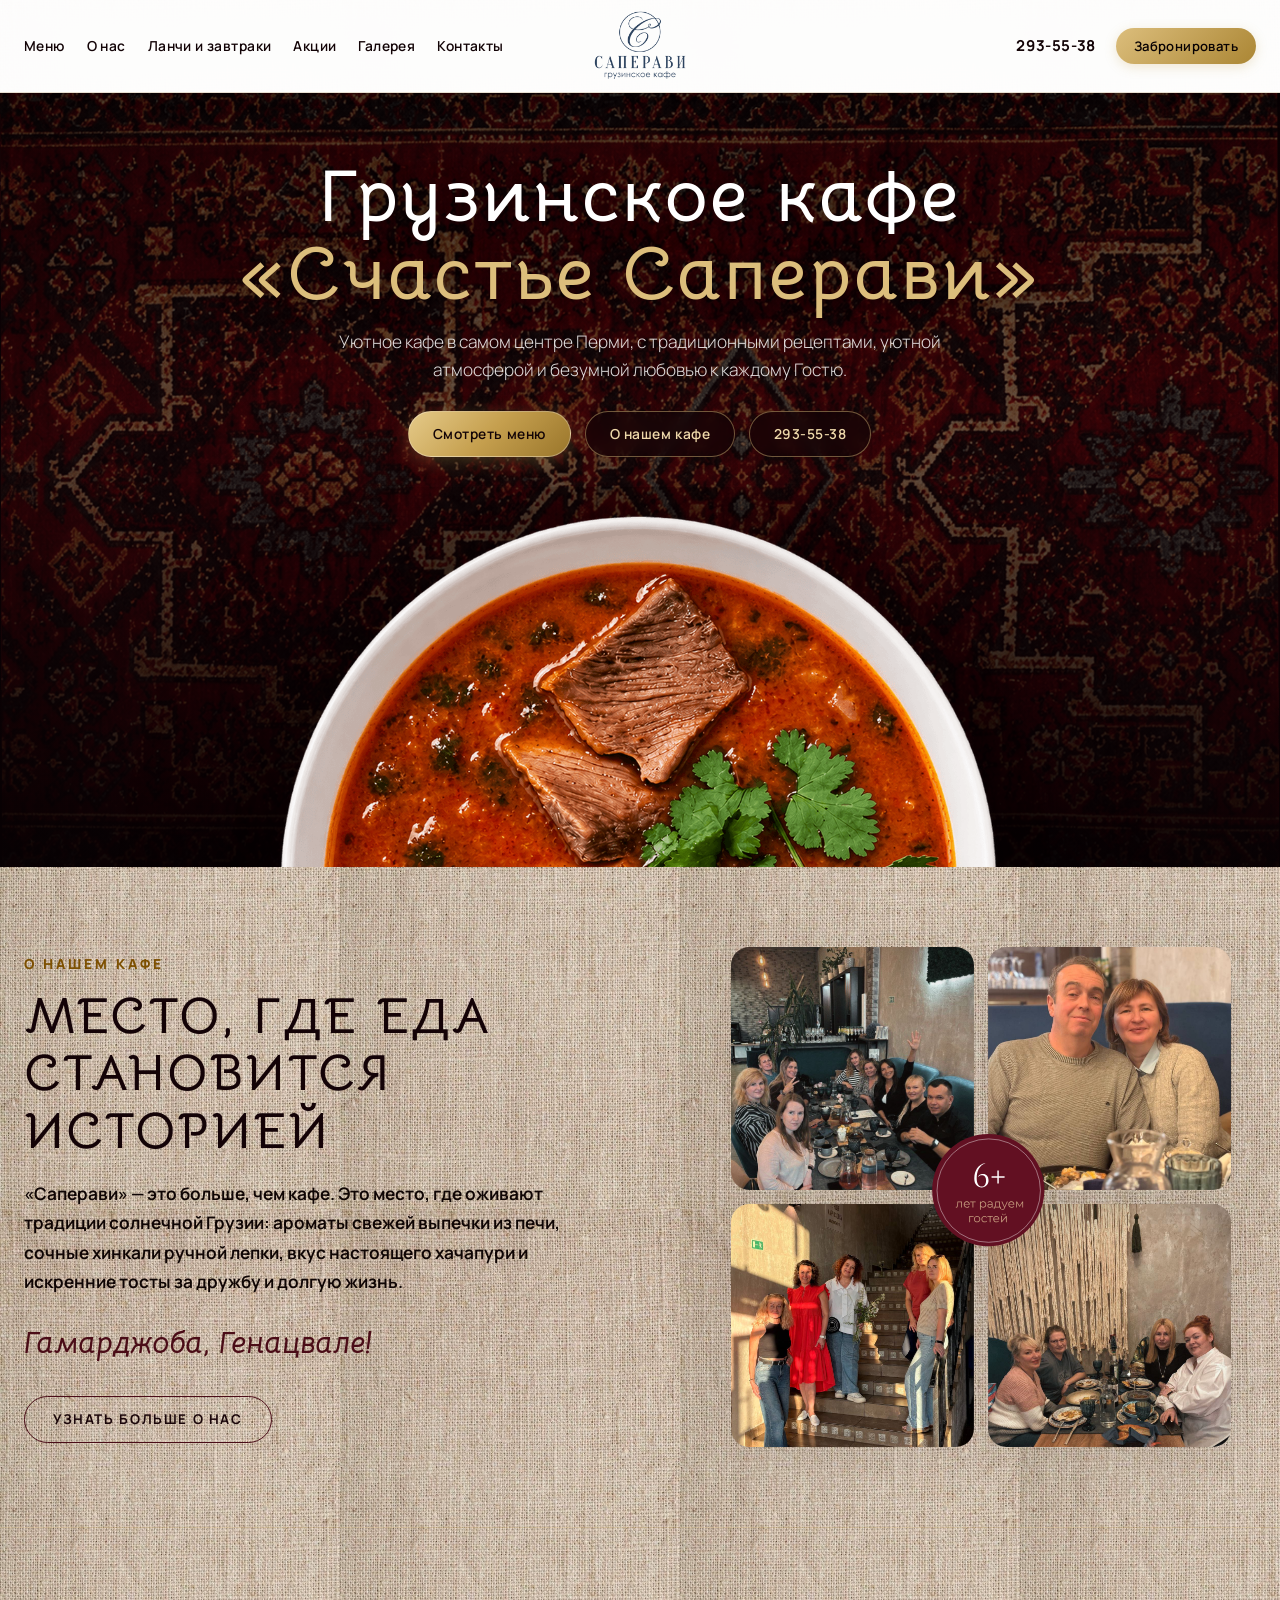
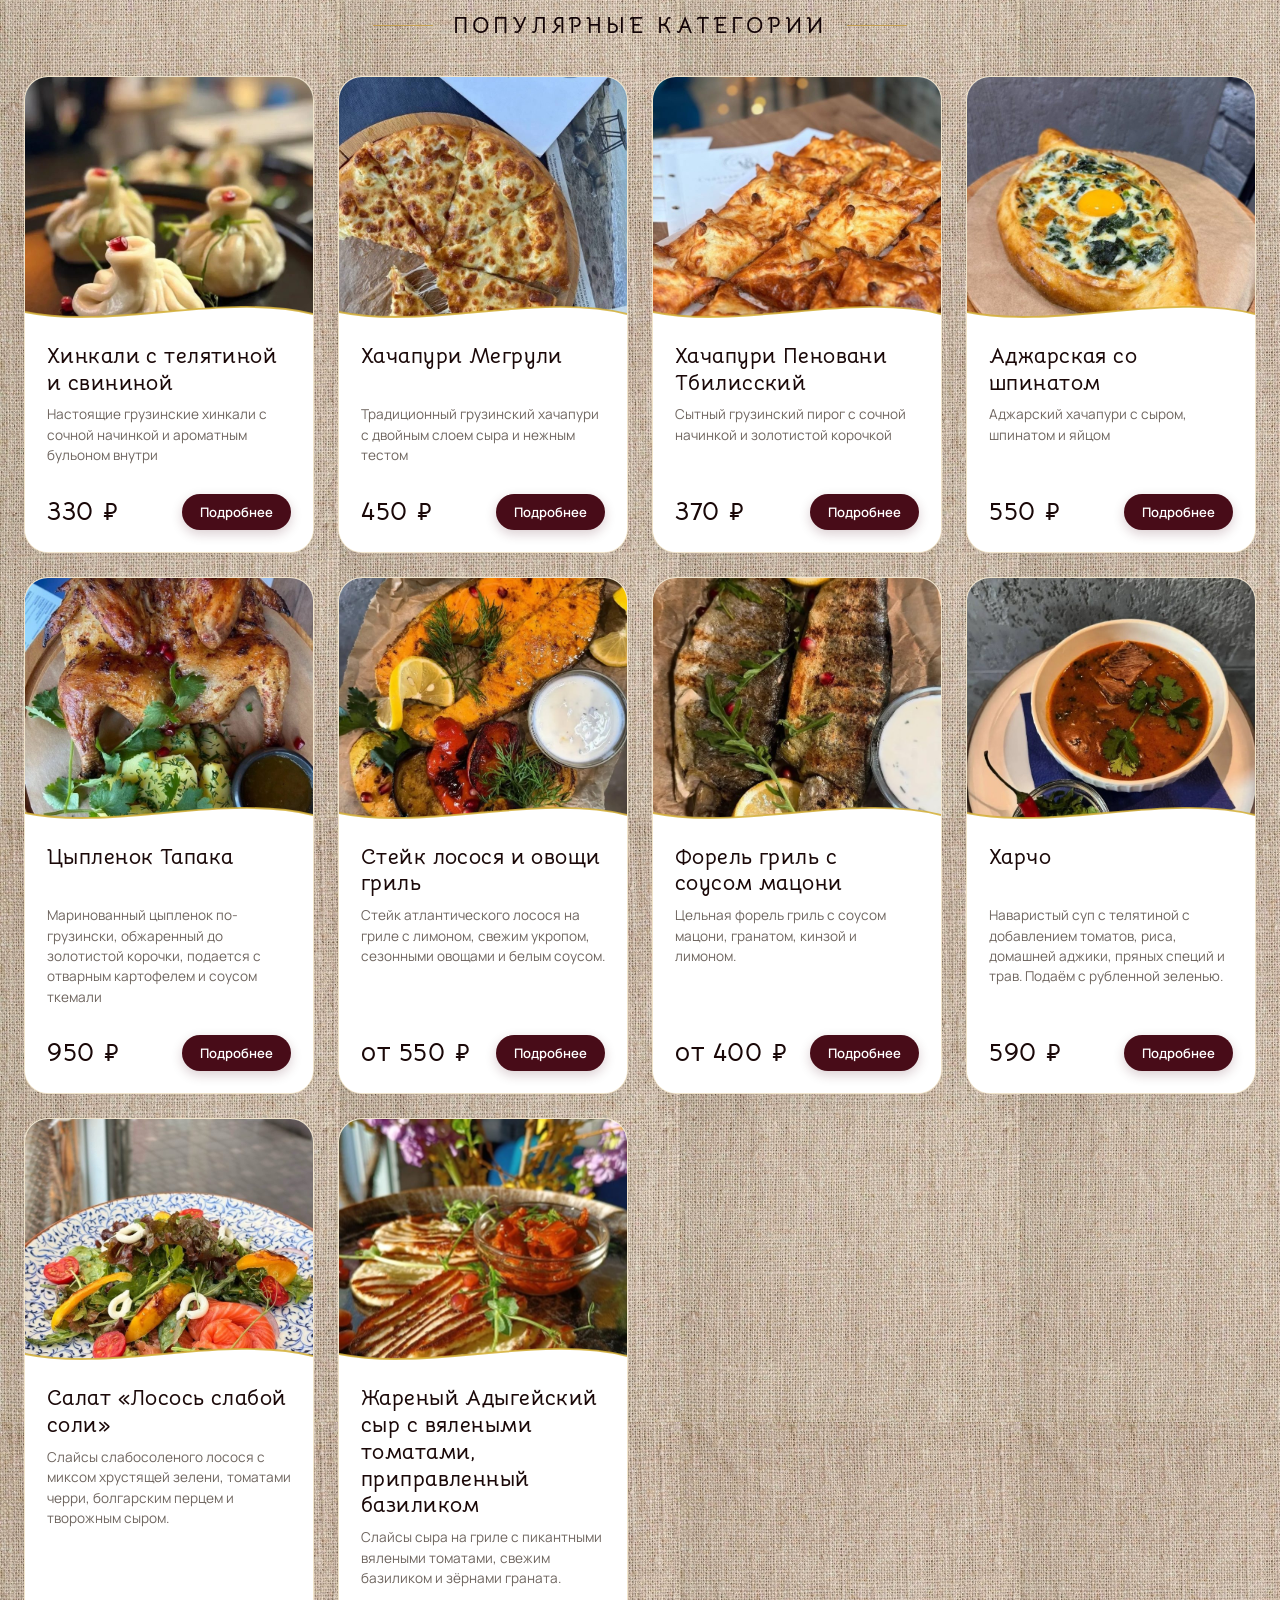
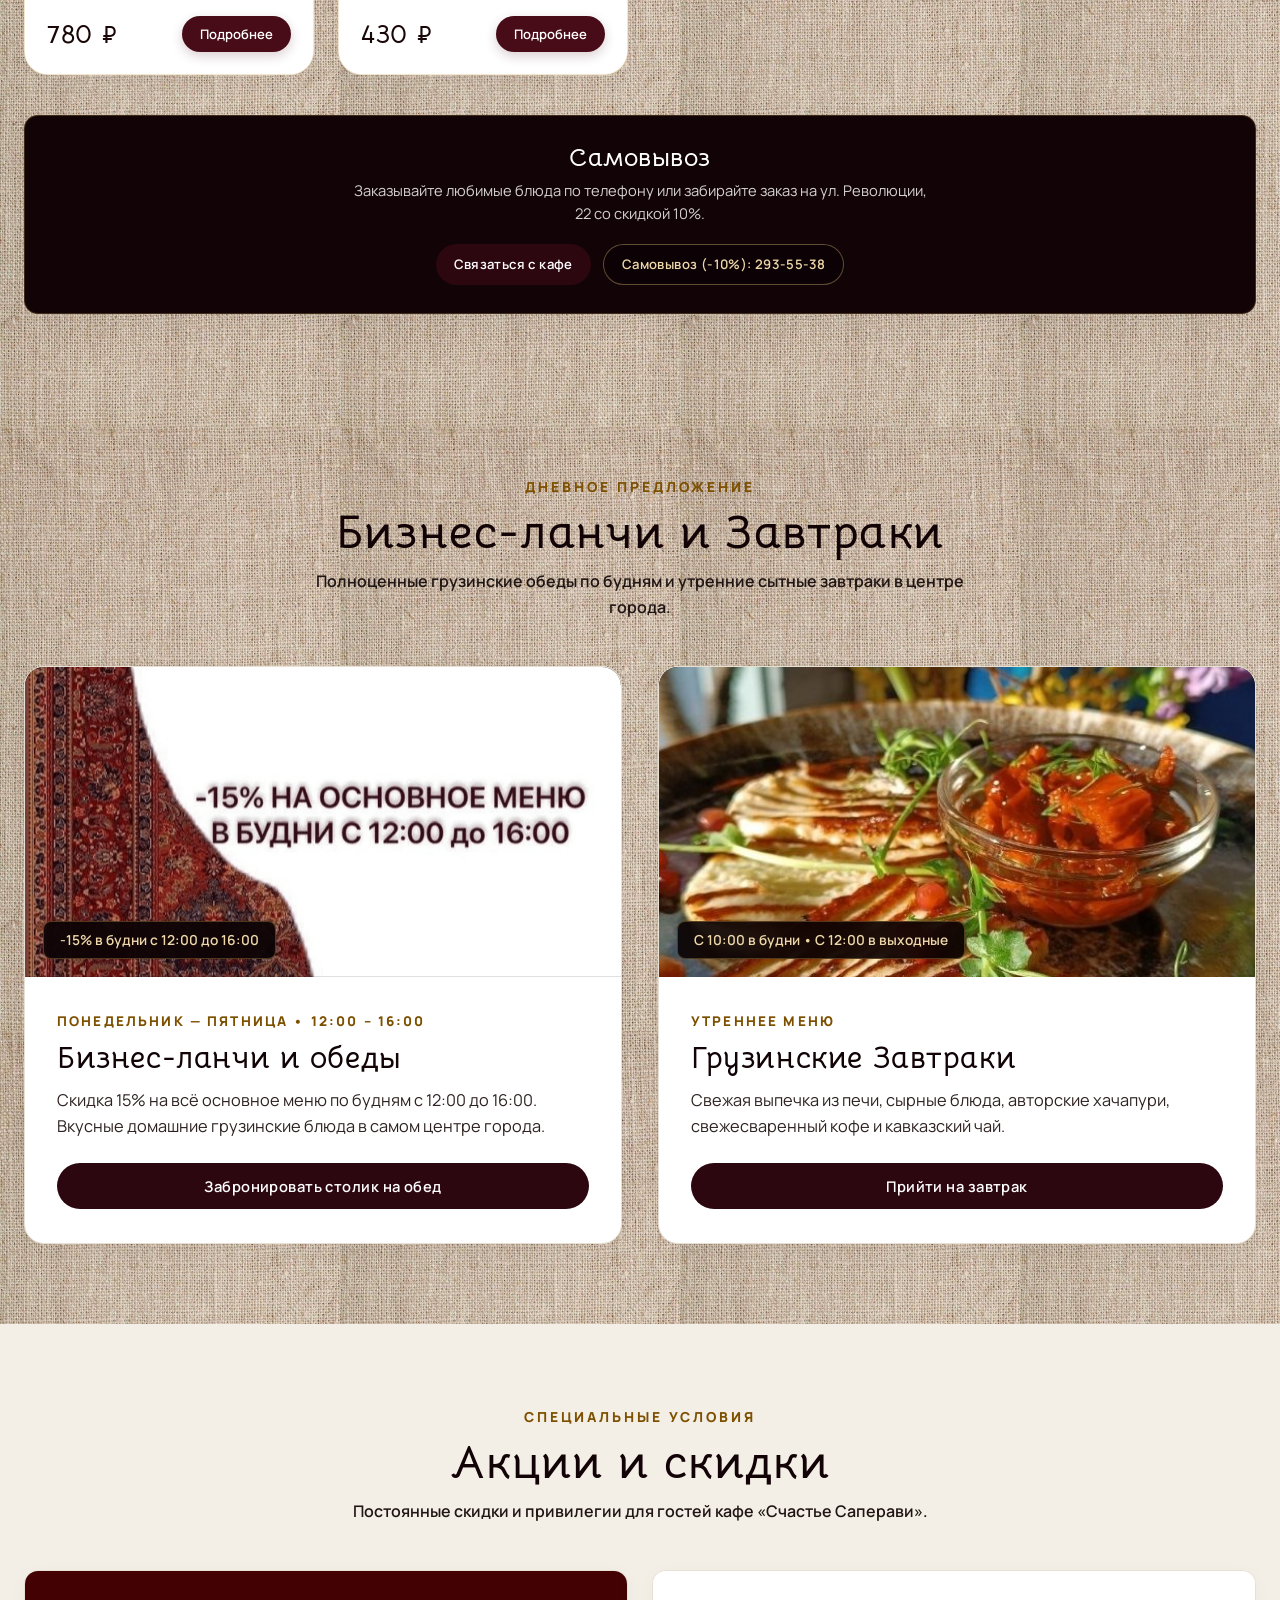
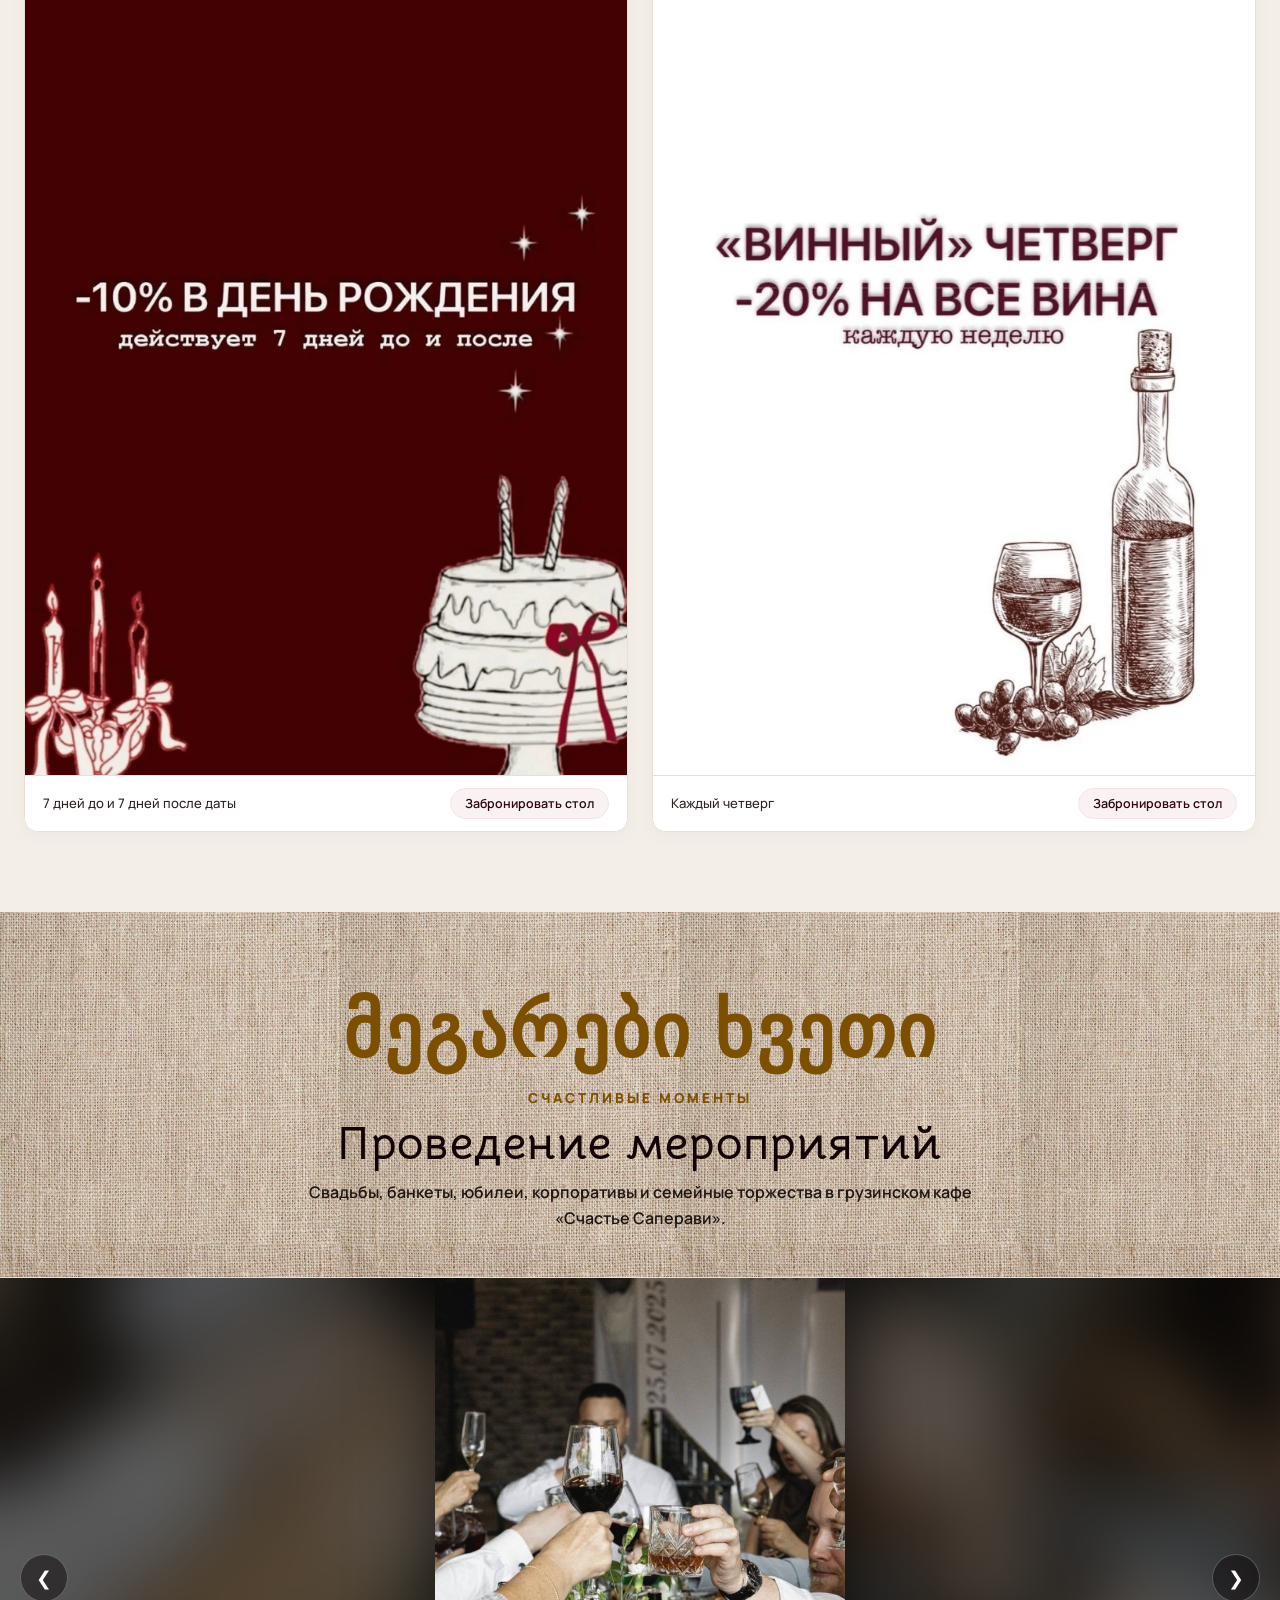
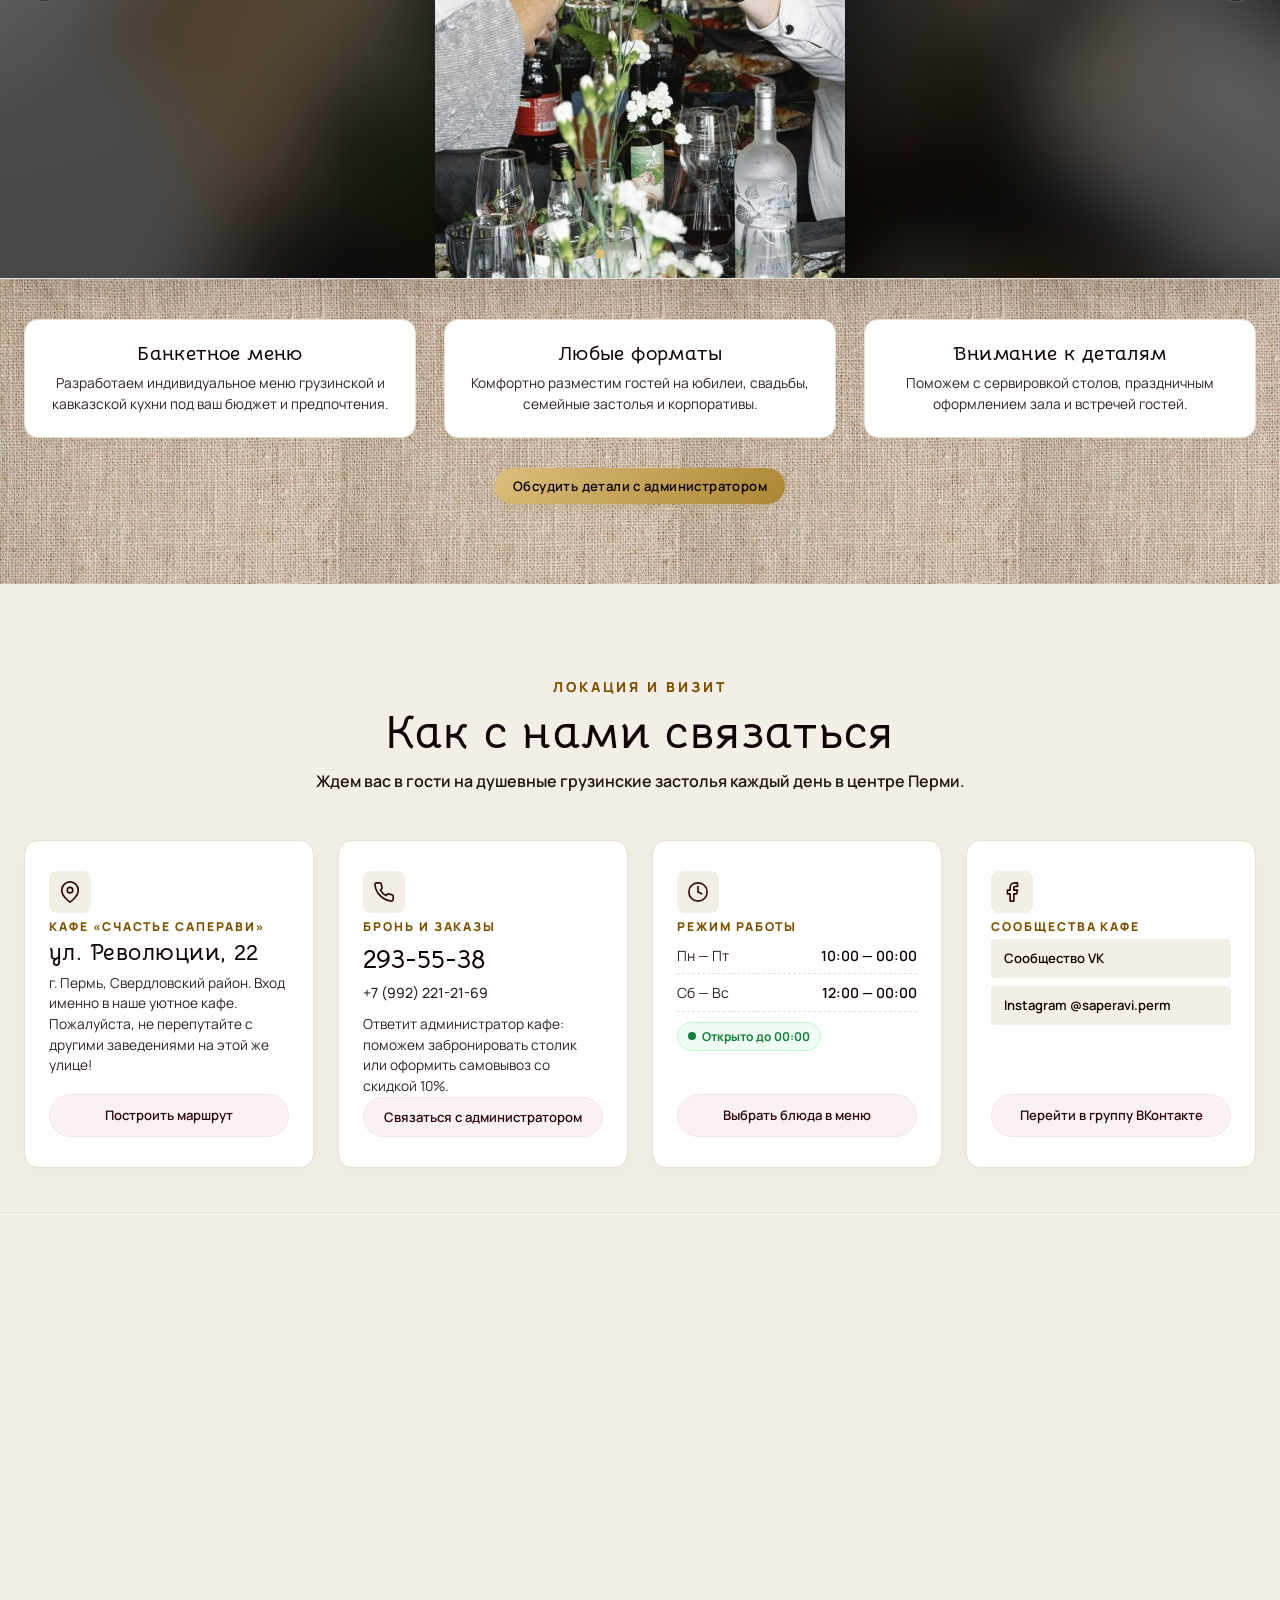
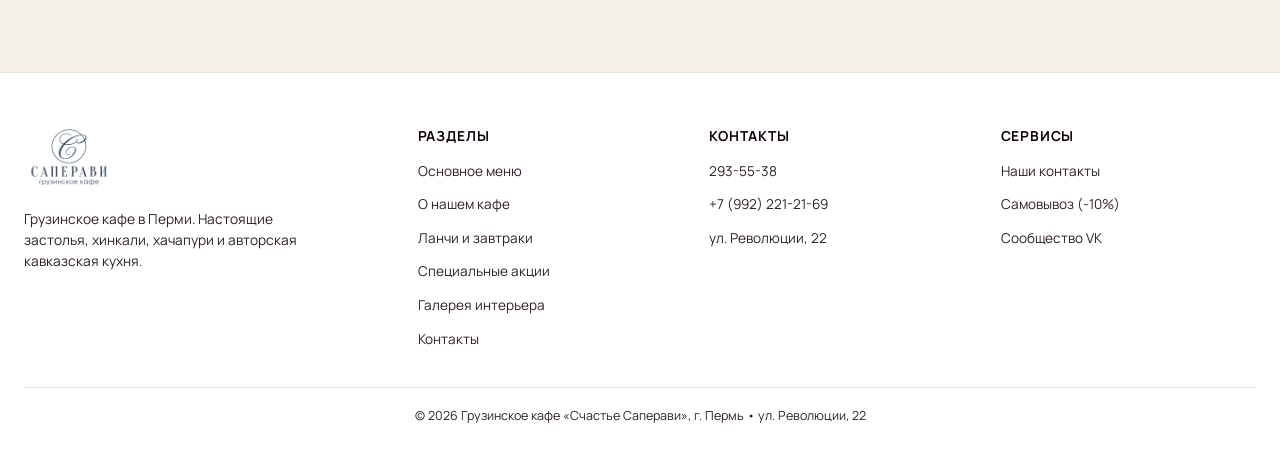
==== commit edea7f93: "Make Georgian phrase მეგარები ხვეთი significantly larger and prominent" ====
--- a/index.html
+++ b/index.html
@@ -246,7 +246,7 @@
     <section class="site-section" id="gallery">
       <div class="container">
         <div class="section-head-center">
-          <span class="georgian-decor-phrase" style="font-family: var(--font-heading); font-size: clamp(2.2rem, 4vw, 3rem); color: #7d5000; display: block; margin-bottom: 8px; font-weight: 700; letter-spacing: 0.04em;">მეგარები ხვეთი</span>
+          <span class="georgian-decor-phrase" style="font-family: var(--font-heading); font-size: clamp(3.2rem, 6.5vw, 4.6rem); color: #7d5000; display: block; margin-bottom: 12px; font-weight: 800; letter-spacing: 0.03em; line-height: 1.1;">მეგარები ხვეთი</span>
           <span class="section-eyebrow">Счастливые моменты</span>
           <h2 class="section-main-title">Проведение мероприятий</h2>
           <p class="section-subtext">
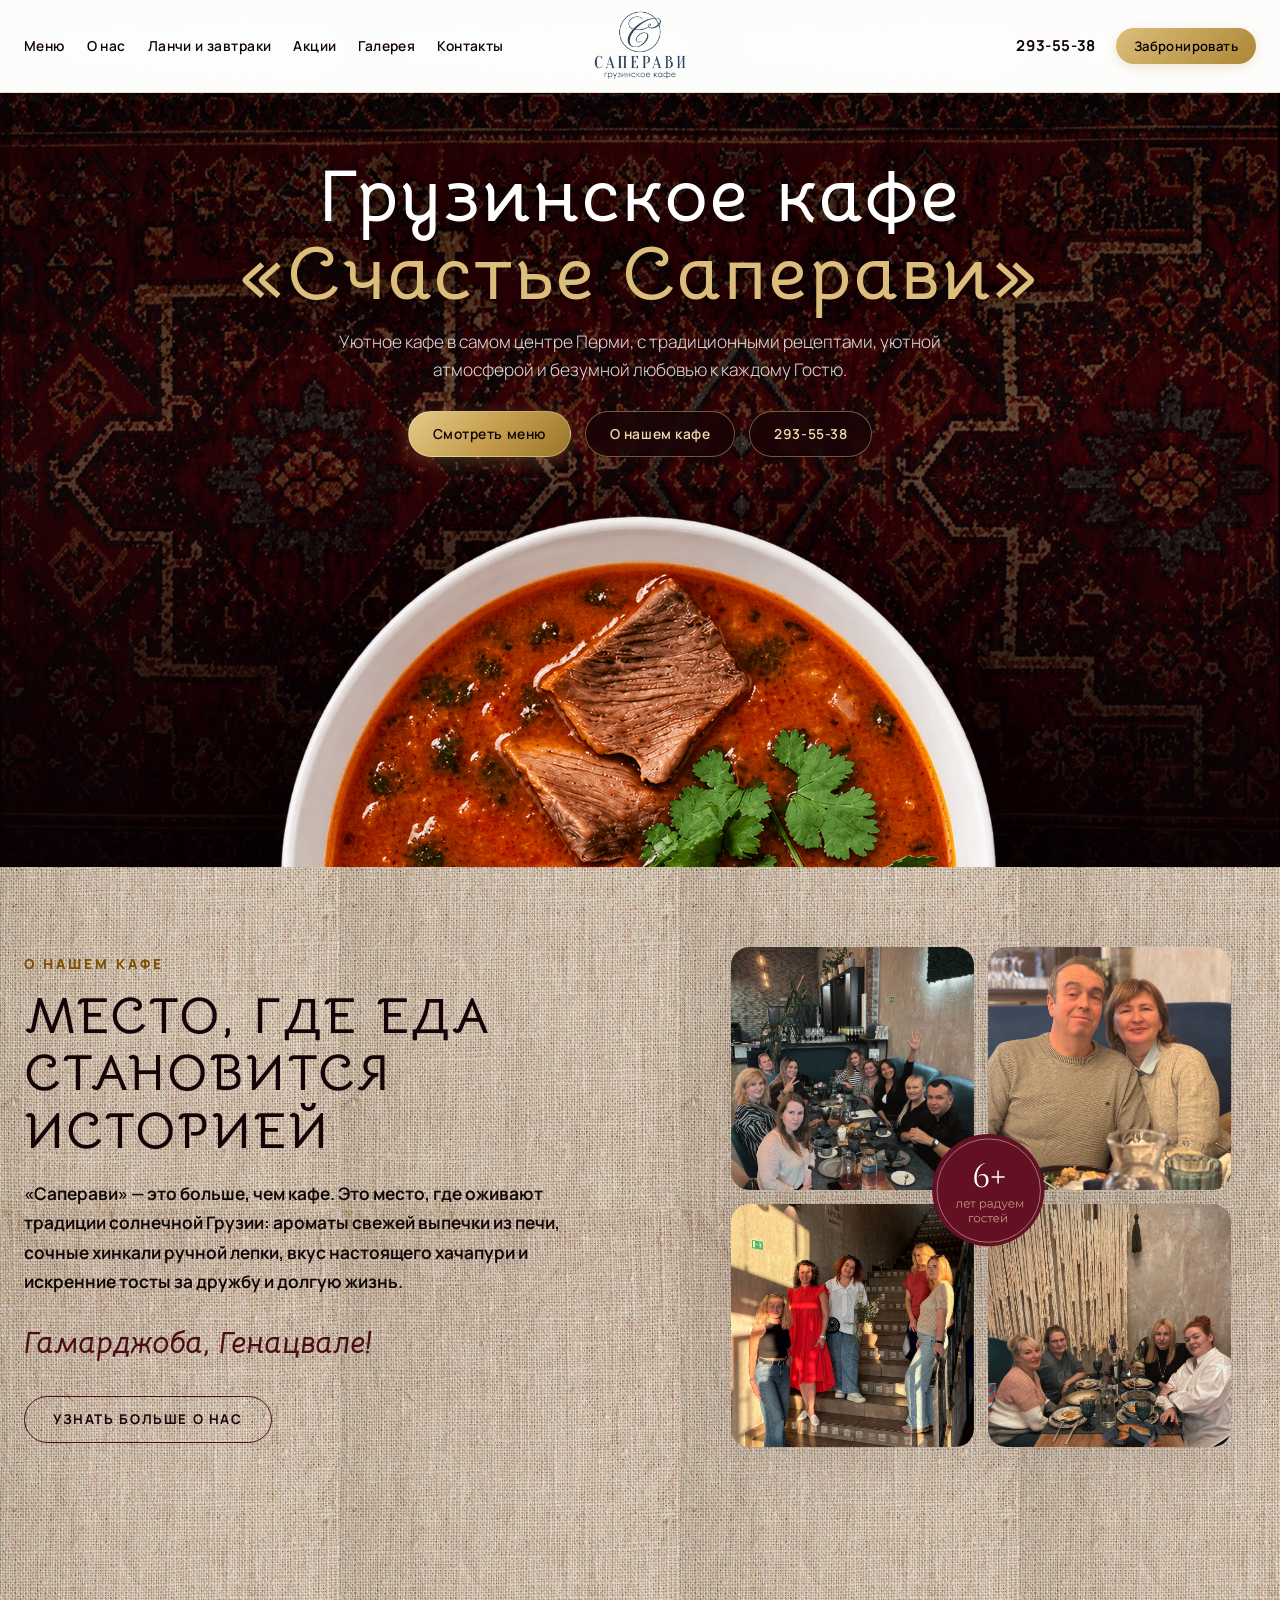
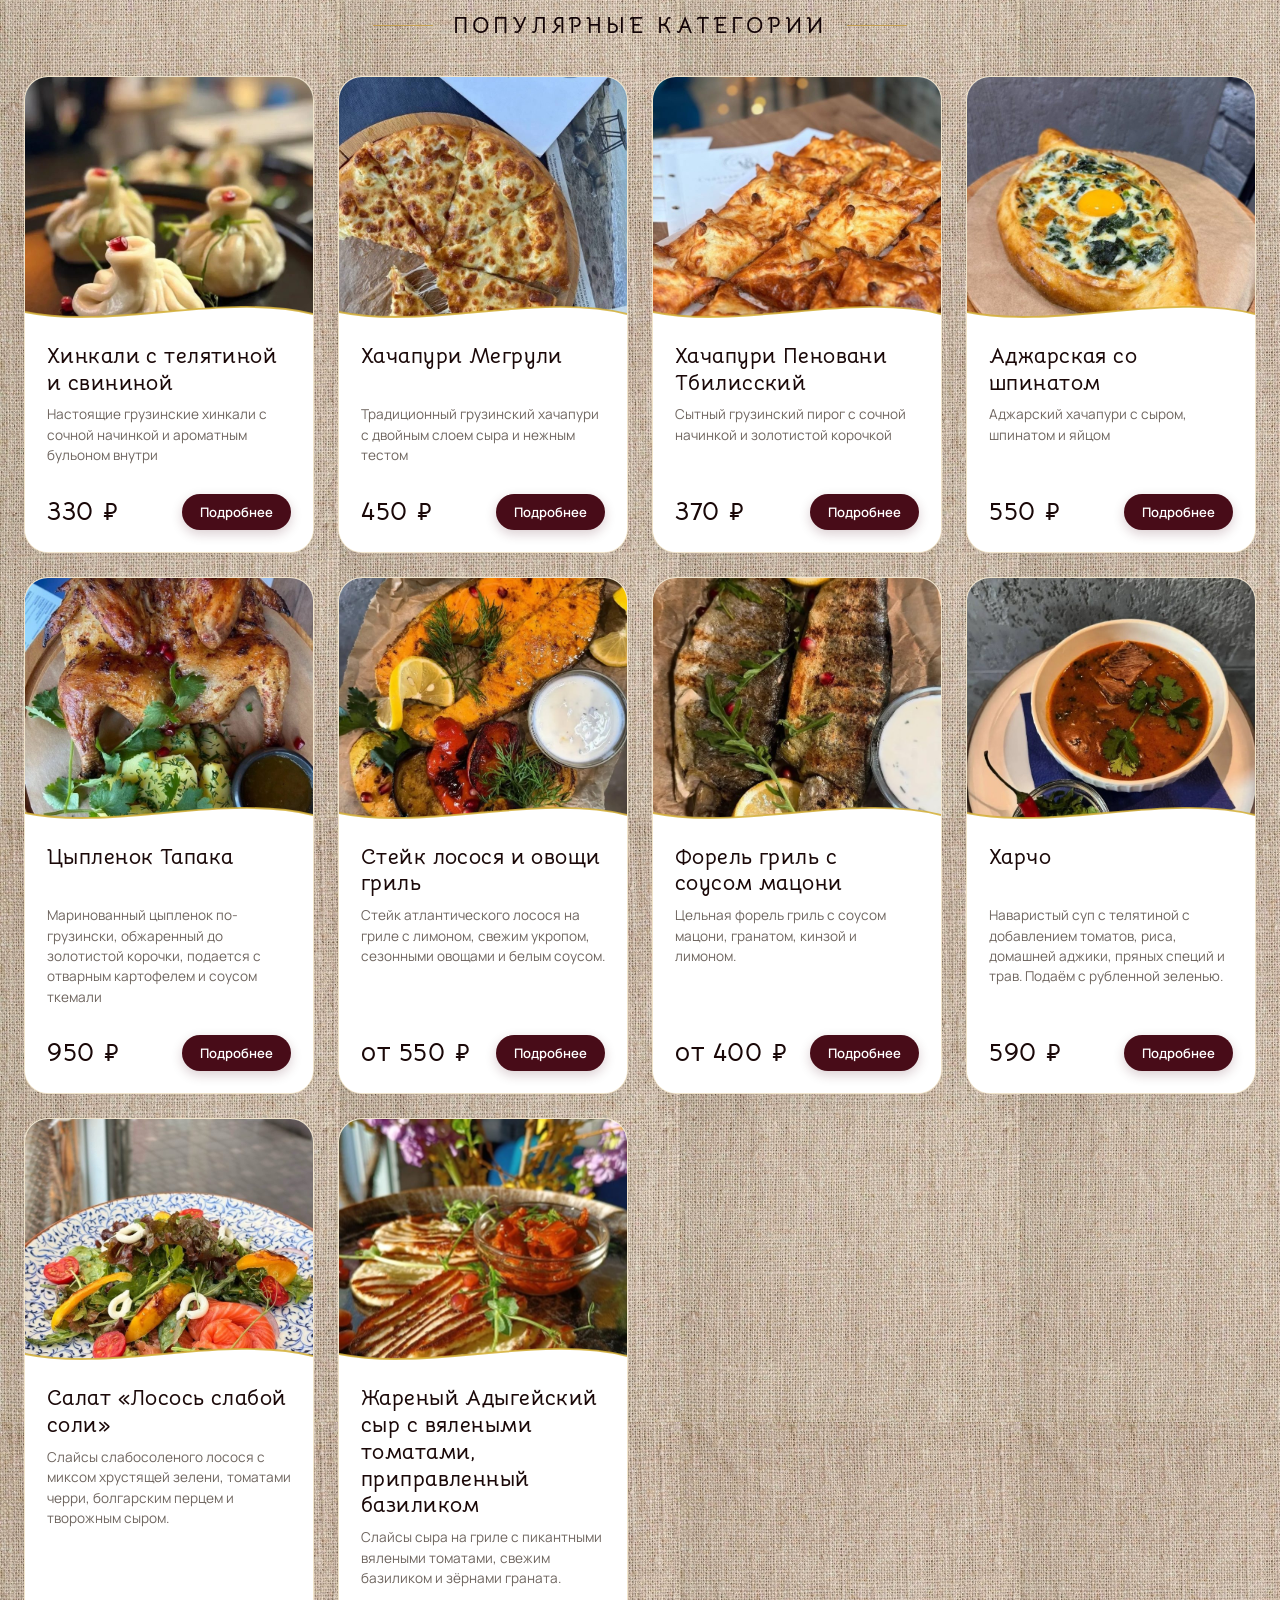
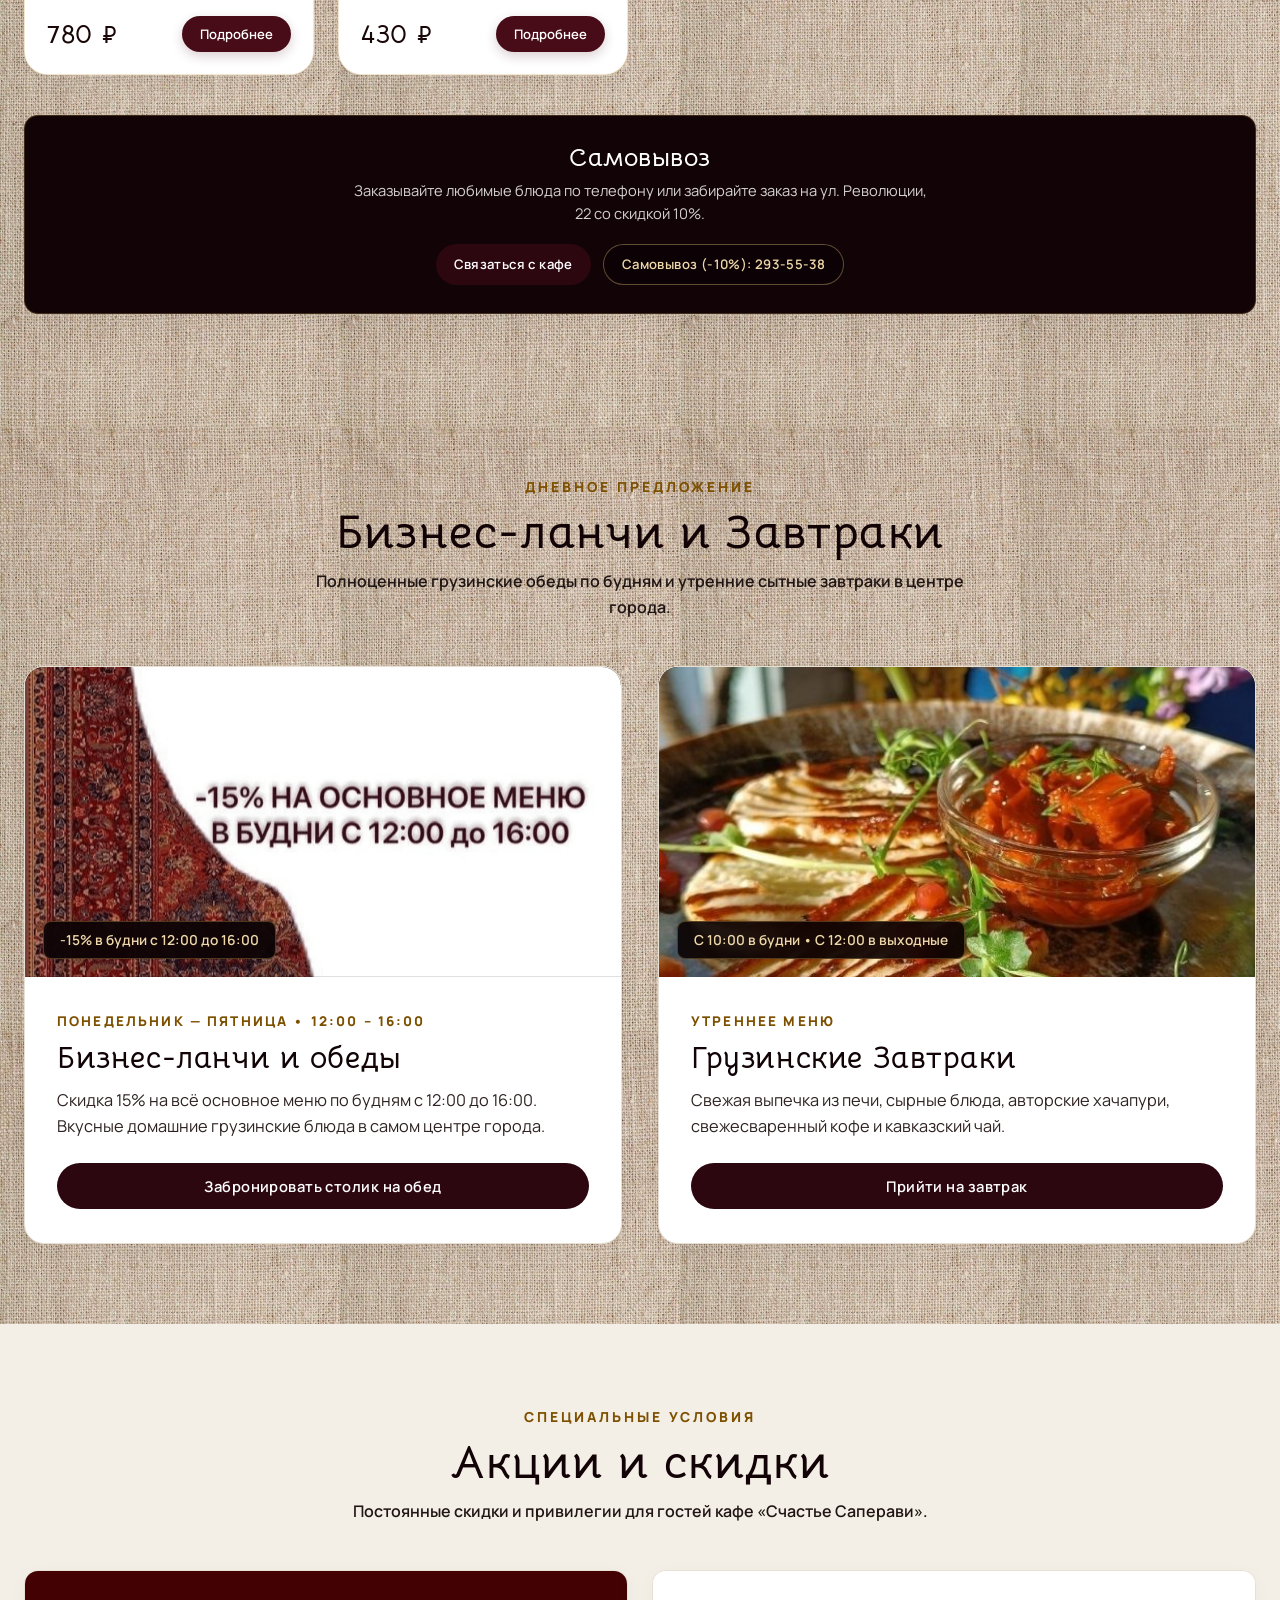
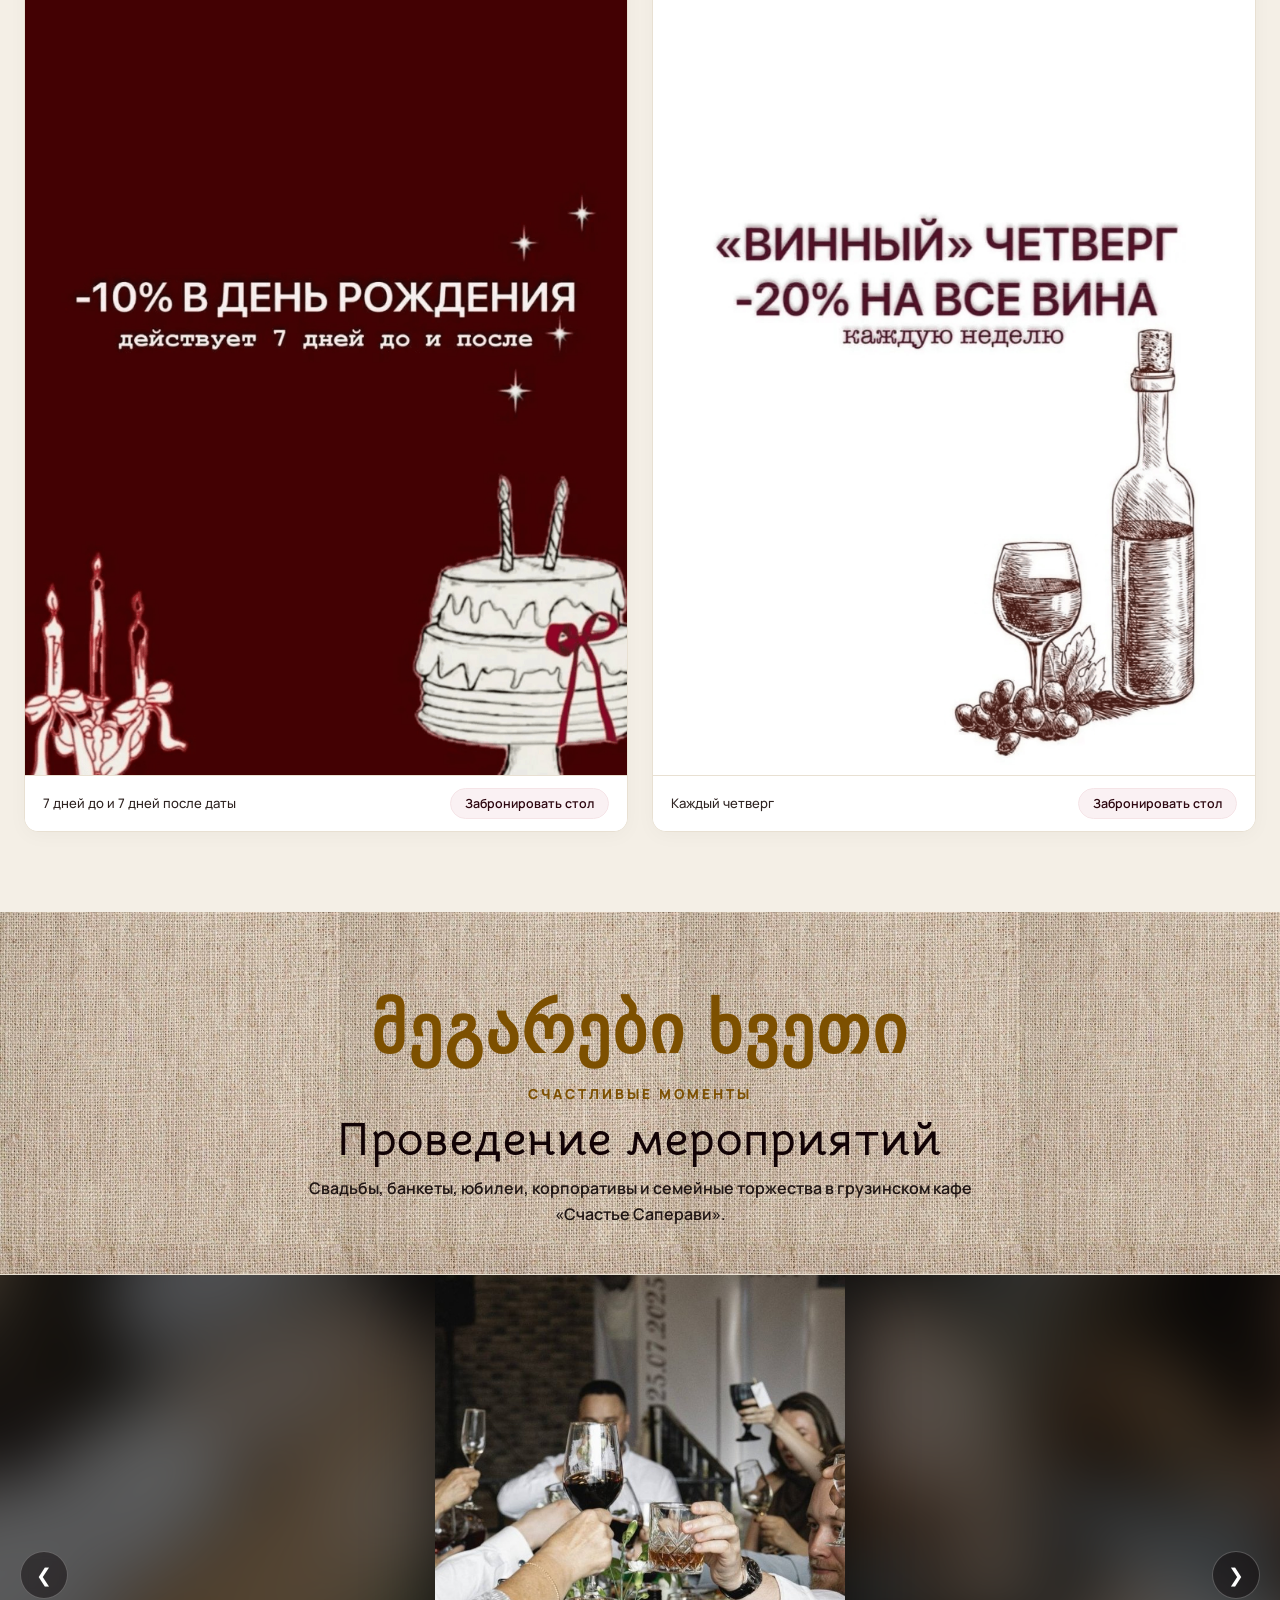
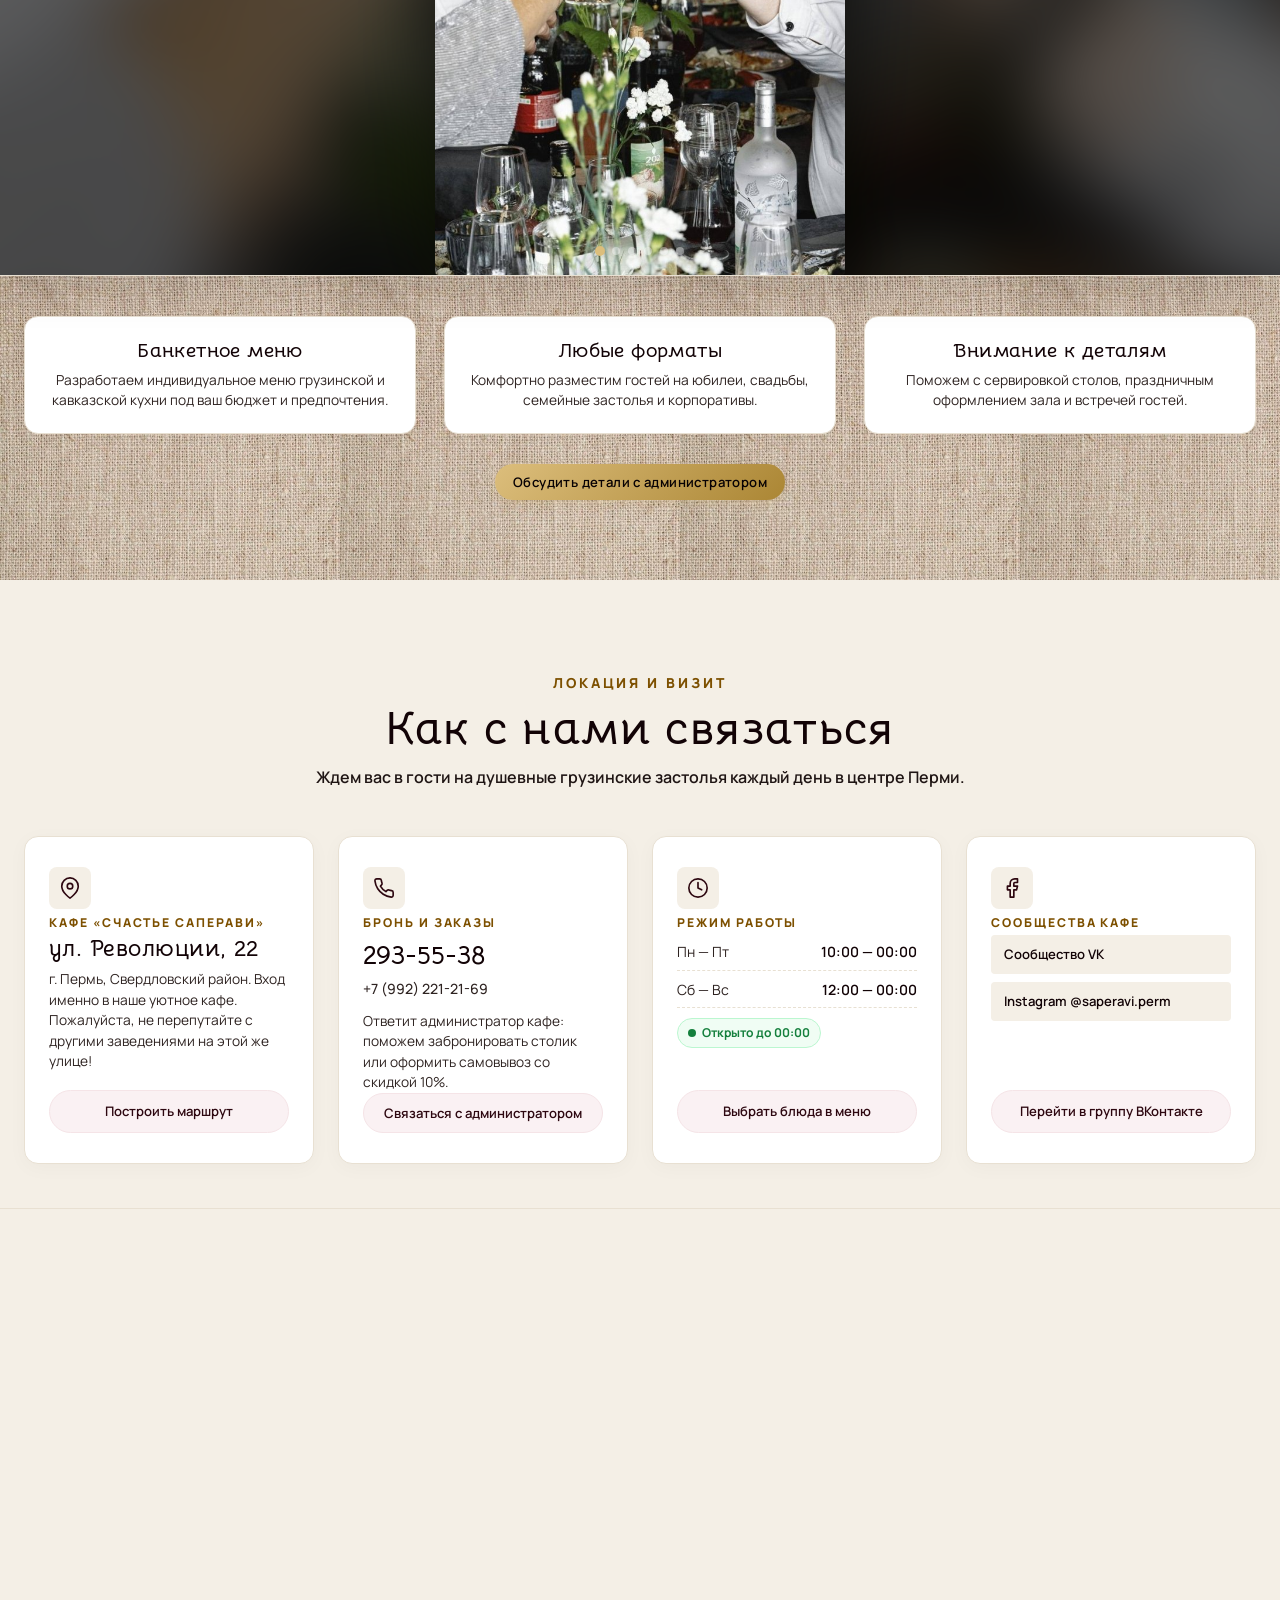
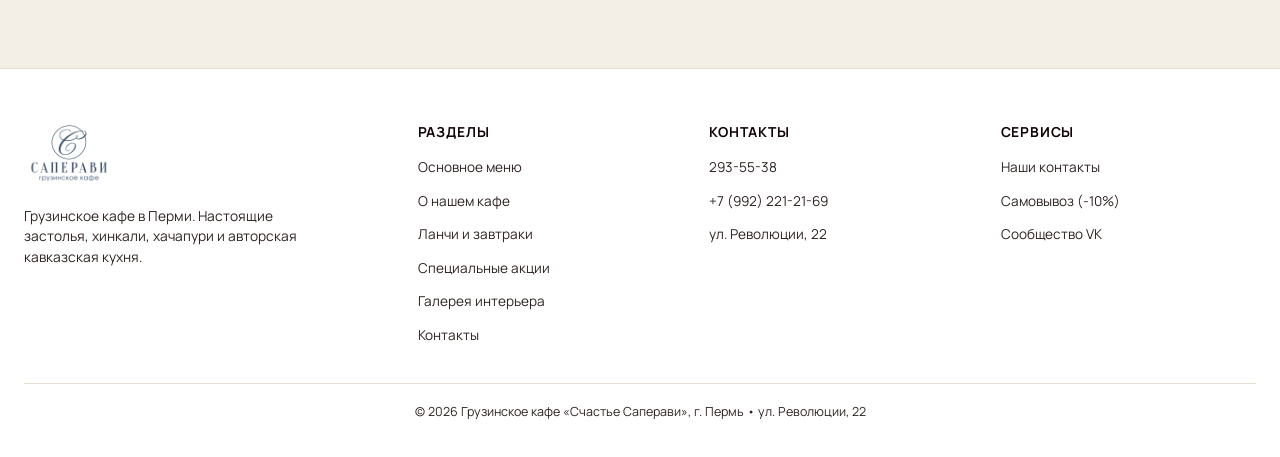
==== commit fcb12f6d: "Keep Georgian phrase მეგარები ხვეთი on a single line with nowrap" ====
--- a/index.html
+++ b/index.html
@@ -5,27 +5,23 @@
   <meta name="viewport" content="width=device-width, initial-scale=1.0">
   <title>Счастье Саперави — Кафе грузинской кухни в Перми</title>
   <meta name="description" content="Кафе грузинской кухни «Счастье Саперави» в Перми на ул. Революции, 22. Настоящие грузинские застолья, хинкали, хачапури, доставка, бронирование.">
-  
-  <!-- Favicon -->
+
   <link rel="icon" type="image/png" href="assets/images/logo.png">
 
-  <!-- Google Fonts: Bellota (Cozy & Rounded), Playfair Display, Yeseva One, Forum & Manrope -->
   <link rel="preconnect" href="https://fonts.googleapis.com">
   <link rel="preconnect" href="https://fonts.gstatic.com" crossorigin>
   <link href="https://fonts.googleapis.com/css2?family=Bellota:ital,wght@0,300;0,400;0,700;1,300;1,400;1,700&family=Playfair+Display:ital,wght@0,600;0,700;0,800;0,900;1,700&family=Yeseva+One&family=Cormorant+Garamond:ital,wght@0,400;0,500;0,600;0,700;1,400&family=Forum&family=Manrope:wght@300;400;500;600;700&display=swap" rel="stylesheet">
 
-  <!-- Resource Preloads for Instant Speed -->
   <link rel="preload" as="image" href="assets/images/logo.png">
   <link rel="preload" as="image" href="assets/images/phon.png">
 
-  <!-- Main Stylesheet -->
   <link rel="stylesheet" href="css/style.css">
 </head>
 <body>
-  <!-- Luxury Sticky Navbar (3-колоночный макет с логотипом по центру) -->
+  
   <header class="site-navbar" id="navbar">
     <div class="container">
-      <!-- Левое меню навигации -->
+      
       <nav class="nav-left-col">
         <button class="mobile-menu-toggle" id="nav-toggle" aria-label="Навигация">
           ☰
@@ -40,12 +36,10 @@
         </ul>
       </nav>
 
-      <!-- Центральный логотип -->
       <a href="#hero" class="brand-center-wrapper" title="Счастье Саперави">
         <img src="assets/images/logo.png" alt="Счастье Саперави" class="brand-logo-img">
       </a>
 
-      <!-- Правая колонка с телефоном и кнопками -->
       <div class="nav-right-actions">
         <a href="tel:+73422935538" class="nav-phone-link">
           293-55-38
@@ -58,7 +52,7 @@
   </header>
 
   <main>
-    <!-- Hero Section (Фон phon.png + Огромное блюдо наполовину внизу) -->
+    
     <section class="hero-centerpiece-section" id="hero">
       <div class="container hero-inner-container">
         <h1 class="hero-headline-title">
@@ -69,7 +63,6 @@
           Уютное кафе в самом центре Перми, с традиционными рецептами, уютной атмосферой и безумной любовью к каждому Гостю.
         </p>
 
-        <!-- Action Buttons -->
         <div class="hero-bottom-actions">
           <a href="#menu" class="btn btn-gold-fill">
             Смотреть меню
@@ -83,18 +76,16 @@
         </div>
       </div>
 
-      <!-- Огромная тарелка, наполовину уходящая под нижний край Hero -->
       <div class="hero-dish-half-cut-wrap">
         <div class="hero-dish-big-glow"></div>
         <img src="assets/images/borsh.png" alt="Блюдо грузинской кухни" class="hero-dish-big-img">
       </div>
     </section>
 
-    <!-- NEW Block: О НАШЕМ КАФЕ (по референсу) -->
     <section class="about-story-section" id="about">
       <div class="container">
         <div class="about-story-grid">
-          <!-- Левая колонка с текстом -->
+          
           <div>
             <span class="about-label-tag">О нашем кафе</span>
             <h2 class="about-story-title">Место, где еда становится историей</h2>
@@ -109,7 +100,6 @@
             </div>
           </div>
 
-          <!-- Правая колонка: Фото теплой атмосферы в кафе -->
           <div class="about-single-photo-wrap">
             <img src="assets/images/Group 11.svg" alt="Атмосфера и блюда в кафе Счастье Саперави" class="about-single-img" loading="lazy">
           </div>
@@ -117,22 +107,17 @@
       </div>
     </section>
 
-    <!-- Menu Section с категориями-иконками (по референсу) -->
     <section class="site-section" id="menu">
       <div class="container">
-        <!-- Заголовок «ПОПУЛЯРНЫЕ КАТЕГОРИИ» -->
+        
         <div class="categories-header-strip">
           <div class="categories-section-heading">Популярные категории</div>
         </div>
 
-
-
-        <!-- Сетка карточек меню -->
         <div class="menu-cards-grid" id="menu-items-grid">
-          <!-- Карточки наполняются через JS -->
-        </div>
-
-        <!-- Аккуратный блок Самовывоза -->
+          
+        </div>
+
         <div class="delivery-ribbon-bar">
           <div class="delivery-text-wrap">
             <h3>Самовывоз</h3>
@@ -150,7 +135,6 @@
       </div>
     </section>
 
-    <!-- Lunches & Breakfasts (Дневное предложение) -->
     <section class="site-section" id="lunches">
       <div class="container">
         <div class="section-head-center">
@@ -162,7 +146,7 @@
         </div>
 
         <div class="two-cards-row" id="meal-offers-container">
-          <!-- Бизнес-ланчи -->
+          
           <div class="meal-set-card">
             <div class="meal-photo-wrap">
               <img src="assets/images/promo-lunch.png" alt="Бизнес-ланчи" class="meal-photo">
@@ -181,7 +165,6 @@
             </div>
           </div>
 
-          <!-- Завтраки -->
           <div class="meal-set-card">
             <div class="meal-photo-wrap">
               <video src="assets/images/IMG_9688.mp4" autoplay muted loop playsinline webkit-playsinline preload="auto" disablepictureinpicture disableremoteplayback class="meal-photo" poster="assets/images/adyghe-cheese.jpg" style="width: 100%; height: 100%; object-fit: cover;"></video>
@@ -214,7 +197,7 @@
         </div>
 
         <div class="promos-banners-grid">
-          <!-- Баннер 1: День Рождения -->
+          
           <div class="promo-banner-card">
             <img src="assets/images/promo-birthday.png" alt="Скидка 10% в День Рождения" class="promo-banner-img" loading="lazy">
             <div class="promo-banner-action-bar">
@@ -225,9 +208,6 @@
             </div>
           </div>
 
-
-
-          <!-- Баннер 3: Винный четверг -->
           <div class="promo-banner-card">
             <img src="assets/images/promo-wine.png" alt="Скидка 20% в Винный четверг" class="promo-banner-img" loading="lazy">
             <div class="promo-banner-action-bar">
@@ -242,11 +222,10 @@
       </div>
     </section>
 
-    <!-- Gallery & Events (Слайдер моментов) -->
     <section class="site-section" id="gallery">
       <div class="container">
         <div class="section-head-center">
-          <span class="georgian-decor-phrase" style="font-family: var(--font-heading); font-size: clamp(3.2rem, 6.5vw, 4.6rem); color: #7d5000; display: block; margin-bottom: 12px; font-weight: 800; letter-spacing: 0.03em; line-height: 1.1;">მეგარები ხვეთი</span>
+          <span class="georgian-decor-phrase" style="font-family: var(--font-heading); font-size: clamp(1.85rem, 5.5vw, 4.2rem); color: #7d5000; display: block; margin-bottom: 12px; font-weight: 800; letter-spacing: 0.03em; line-height: 1.15; white-space: nowrap;">მეგარები ხვეთი</span>
           <span class="section-eyebrow">Счастливые моменты</span>
           <h2 class="section-main-title">Проведение мероприятий</h2>
           <p class="section-subtext">
@@ -255,7 +234,6 @@
         </div>
       </div>
 
-      <!-- Слайдер событий -->
       <div class="events-slider-container">
           <div class="events-slider-track" id="events-slider">
             <div class="events-slide active">
@@ -284,16 +262,14 @@
             </div>
           </div>
 
-          <!-- Стрелки навигации -->
           <button class="slider-arrow prev" id="slider-prev-btn" aria-label="Назад">❮</button>
           <button class="slider-arrow next" id="slider-next-btn" aria-label="Вперед">❯</button>
 
-          <!-- Точки-индикаторы -->
           <div class="slider-dots" id="slider-dots-container"></div>
       </div>
 
       <div class="container">
-        <!-- Описание возможностей проведения мероприятий под слайдером -->
+        
         <div class="events-capabilities-block">
           <div class="events-capabilities-grid">
             <div class="capability-item">
@@ -318,7 +294,6 @@
       </div>
     </section>
 
-    <!-- Contacts & Full Width Map (Большой интерактивный блок локации и связи) -->
     <section class="contacts-map-section" id="contacts">
       <div class="container">
         <div class="section-head-center">
@@ -329,9 +304,8 @@
           </p>
         </div>
 
-        <!-- 4 Большие интерактивные карточки -->
         <div class="contacts-interactive-grid">
-          <!-- Карточка 1: Адрес -->
+          
           <div class="contact-luxury-card">
             <div class="contact-card-top">
               <div class="contact-card-icon-tag">
@@ -348,7 +322,6 @@
             </a>
           </div>
 
-          <!-- Карточка 2: Прямой телефон -->
           <div class="contact-luxury-card">
             <div class="contact-card-top">
               <div class="contact-card-icon-tag">
@@ -366,7 +339,6 @@
             </button>
           </div>
 
-          <!-- Карточка 3: Режим работы -->
           <div class="contact-luxury-card">
             <div class="contact-card-top">
               <div class="contact-card-icon-tag">
@@ -394,7 +366,6 @@
             </a>
           </div>
 
-          <!-- Карточка 4: Социальные сети -->
           <div class="contact-luxury-card">
             <div class="contact-card-top">
               <div class="contact-card-icon-tag">
@@ -419,7 +390,6 @@
         </div>
       </div>
 
-      <!-- Карта от левого до правого края (100% width с точной меткой) -->
       <div class="full-width-map-wrap">
         <iframe 
           src="https://yandex.ru/map-widget/v1/?text=%D0%A1%D1%87%D0%B0%D1%81%D1%82%D1%8C%D0%B5%20%D0%A1%D0%B0%D0%BF%D0%B5%D1%80%D0%B0%D0%B2%D0%B8%2C%20%D0%9F%D0%B5%D1%80%D0%BC%D1%8C%2C%20%D1%83%D0%BB%D0%B8%D1%86%D0%B0%20%D0%A0%D0%B5%D0%B2%D0%BE%D0%BB%D1%8E%D1%86%D0%B8%D0%B8%2C%2022&z=17&ll=56.262529%2C58.006421&pt=56.262529,58.006421,pm2rdm" 
@@ -432,7 +402,6 @@
     </section>
   </main>
 
-  <!-- Footer -->
   <footer class="main-footer">
     <div class="container">
       <div class="footer-columns-grid">
@@ -476,16 +445,12 @@
         </div>
       </div>
 
-      <!-- Нижняя плашка футера с копирайтом -->
       <div style="margin-top: 36px; padding-top: 18px; border-top: 1px solid var(--c-paper-200); display: flex; justify-content: center; align-items: center; font-size: 0.78rem; color: var(--c-text-muted); flex-wrap: wrap; gap: 10px; text-align: center;">
         <span>© 2026 Грузинское кафе «Счастье Саперави», г. Пермь • ул. Революции, 22</span>
       </div>
     </div>
   </footer>
 
-
-
-  <!-- Contact & Booking Modal (Связь, телефоны, ВК и соцсети) -->
   <div class="modal-layer" id="booking-modal" role="dialog" aria-modal="true">
     <div class="modal-window contact-hub-modal">
       <button class="modal-close-trigger" id="booking-modal-close" aria-label="Закрыть">✕</button>
@@ -498,7 +463,6 @@
         </p>
       </div>
 
-      <!-- Телефоны для прямого звонка -->
       <div class="modal-phones-block">
         <a href="tel:+73422935538" class="modal-phone-card">
           <div class="modal-phone-icon">
@@ -521,7 +485,6 @@
         </a>
       </div>
 
-      <!-- Мессенджеры и Соцсети -->
       <div class="modal-socials-grid">
         <a href="https://vk.ru/saperaviperm" target="_blank" rel="noopener" class="modal-social-btn vk">
           <svg viewBox="0 0 24 24"><path d="M12 2C6.48 2 2 6.48 2 12s4.48 10 10 10 10-4.48 10-10S17.52 2 12 2zm4.64 6.8c-.15 1.58-.8 5.42-1.13 7.19-.14.75-.42 1-.68 1.03-.58.05-1.02-.38-1.58-.75-.88-.58-1.38-.94-2.23-1.5-.99-.65-.35-1.01.22-1.59.15-.15 2.71-2.48 2.76-2.69a.2.2 0 0 0-.05-.18c-.06-.05-.14-.03-.21-.02-.09.02-1.49.95-4.22 2.79-.4.27-.76.41-1.08.4-.36-.01-1.04-.2-1.55-.37-.63-.2-1.12-.31-1.08-.66.02-.18.27-.36.75-.56 2.95-1.28 4.92-2.13 5.9-2.54 2.81-1.17 3.39-1.37 3.77-1.38.08 0 .27.02.39.12.1.08.13.19.14.27-.01.06-.01.18-.02.28z"/></svg>
@@ -534,7 +497,6 @@
         </a>
       </div>
 
-      <!-- Адрес и График -->
       <div class="modal-footer-info">
         <div class="modal-footer-item">
           <strong>Адрес:</strong> Кафе «Счастье Саперави», г. Пермь, ул. Революции, 22
@@ -546,7 +508,6 @@
     </div>
   </div>
 
-  <!-- Lightbox Modal -->
   <div class="modal-layer" id="lightbox-modal" role="dialog" aria-modal="true">
     <div class="modal-window lightbox-window">
       <button class="modal-close-trigger" id="lightbox-close" style="background: rgba(255,255,255,0.2); color: #fff;">✕</button>
@@ -555,7 +516,6 @@
     </div>
   </div>
 
-  <!-- Admin Modal -->
   <div class="modal-layer" id="admin-modal" role="dialog" aria-modal="true">
     <div class="modal-window admin-window-size">
       <button class="modal-close-trigger" id="admin-modal-close">✕</button>
@@ -566,7 +526,6 @@
     </div>
   </div>
 
-  <!-- Main JavaScript File -->
   <script src="js/main.js"></script>
 </body>
 </html>
--- a/css/style.css
+++ b/css/style.css
@@ -1,6 +1,4 @@
-/* ==========================================================================
-   Кафе «Счастье Саперави» — Премиальный ресторанный дизайн
-   ========================================================================== */
+
 
 :root {
   --c-wine-950: #070103;
@@ -46,7 +44,6 @@
   --trans: color 0.2s ease, background-color 0.2s ease, border-color 0.2s ease, box-shadow 0.2s ease, opacity 0.2s ease;
 }
 
-/* Reset */
 *, *::before, *::after {
   box-sizing: border-box;
   margin: 0;
@@ -108,9 +105,6 @@
   padding: 0 24px;
 }
 
-/* ==========================================================================
-   Header (Белый премиальный хедер с крупным логотипом по центру)
-   ========================================================================== */
 .site-navbar {
   position: sticky;
   top: 0;
@@ -136,7 +130,6 @@
   height: 92px;
 }
 
-/* Левая колонка навигации */
 .nav-left-col {
   display: flex;
   align-items: center;
@@ -162,7 +155,6 @@
   color: var(--c-gold-600);
 }
 
-/* Центральный логотип */
 .brand-center-wrapper {
   display: flex;
   align-items: center;
@@ -180,7 +172,6 @@
   opacity: 0.88;
 }
 
-/* Правая колонка действий */
 .nav-right-actions {
   display: flex;
   align-items: center;
@@ -280,9 +271,6 @@
   font-size: 1.4rem;
 }
 
-/* ==========================================================================
-   Hero Section
-   ========================================================================== */
 .hero-centerpiece-section {
   position: relative;
   background-color: var(--c-wine-950);
@@ -349,7 +337,6 @@
   z-index: 12;
 }
 
-/* Элегантная анимация кнопок Hero (без поднятия / с золотым переливом и свечением) */
 .hero-bottom-actions .btn {
   position: relative;
   overflow: hidden;
@@ -360,7 +347,6 @@
   z-index: 1;
 }
 
-/* Скользящий световой блик по диагонали */
 .hero-bottom-actions .btn::before {
   content: '';
   position: absolute;
@@ -386,7 +372,6 @@
   transition: left 0.75s cubic-bezier(0.19, 1, 0.22, 1), opacity 0.25s ease;
 }
 
-/* Кнопка "Смотреть меню" */
 .hero-bottom-actions .btn-gold-fill {
   background: linear-gradient(135deg, #e5ca89 0%, #c59f4e 50%, #9a762b 100%);
   color: #120306;
@@ -400,7 +385,6 @@
   border-color: #ffffff;
 }
 
-/* Кнопки "О нашем кафе" и "293-55-38" */
 .hero-bottom-actions .btn-gold-outline {
   background: rgba(18, 3, 6, 0.6);
   color: var(--c-gold-300);
@@ -448,9 +432,6 @@
   z-index: 5;
 }
 
-/* ==========================================================================
-   About Section
-   ========================================================================== */
 .about-story-section {
   padding: 80px 0;
   background: transparent;
@@ -542,9 +523,6 @@
   filter: drop-shadow(0 12px 28px rgba(0, 0, 0, 0.08));
 }
 
-/* ==========================================================================
-   Популярные категории с иконками
-   ========================================================================== */
 .categories-header-strip {
   text-align: center;
   margin-bottom: 32px;
@@ -651,9 +629,6 @@
   background: var(--c-wine-700);
 }
 
-/* ==========================================================================
-   Section Headers & Typography
-   ========================================================================== */
 .site-section {
   padding: 80px 0;
   position: relative;
@@ -691,9 +666,6 @@
   line-height: 1.6;
 }
 
-/* ==========================================================================
-   Menu Catalog Cards
-   ========================================================================== */
 .menu-search-bar-wrap {
   display: flex;
   justify-content: center;
@@ -794,7 +766,6 @@
   transform: scale(1.04);
 }
 
-/* Бейджи поверх фото */
 .dish-badge-wrapper {
   position: absolute;
   top: 14px;
@@ -815,7 +786,6 @@
   line-height: 1;
 }
 
-/* ХИТ (темно-бордовый с золотом) */
 .dish-tag-badge.badge-hit {
   background: #480c18;
   color: #ffffff;
@@ -827,14 +797,12 @@
   color: #dcb360;
 }
 
-/* ЛИДЕР ПРОДАЖ (янтарно-золотой градиент) */
 .dish-tag-badge.badge-leader {
   background: linear-gradient(135deg, #d89f38 0%, #b87c1c 100%);
   color: #120306;
   border-radius: 20px;
 }
 
-/* НОВИНКА (насыщенный бордовый) */
 .dish-tag-badge.badge-new {
   background: #360710;
   color: #ffffff;
@@ -846,7 +814,6 @@
   color: #fca5a5;
 }
 
-/* ЗОЛОТОЙ */
 .dish-tag-badge.badge-gold {
   background: #1c050a;
   color: var(--c-gold-300);
@@ -854,7 +821,6 @@
   border-radius: 20px;
 }
 
-/* Кнопка "Сердечко / Избранное" */
 .dish-fav-heart-btn {
   position: absolute;
   top: 14px;
@@ -891,7 +857,6 @@
   fill: #ffffff;
 }
 
-/* Золотой волновой разделитель */
 .dish-wave-divider {
   position: absolute;
   bottom: -1px;
@@ -910,7 +875,6 @@
   height: 36px;
 }
 
-/* Тело карточки */
 .dish-gastro-body {
   padding: 16px 22px 22px;
   display: flex;
@@ -985,7 +949,6 @@
   stroke-width: 2;
 }
 
-/* Delivery Ribbon Bar */
 .delivery-ribbon-bar {
   margin-top: 40px;
   background: var(--c-wine-900);
@@ -1025,9 +988,6 @@
   flex-wrap: wrap;
 }
 
-/* ==========================================================================
-   Lunches & Breakfasts
-   ========================================================================== */
 .two-cards-row {
   display: grid;
   grid-template-columns: 1fr 1fr;
@@ -1140,9 +1100,6 @@
   color: var(--c-text-muted);
 }
 
-/* ==========================================================================
-   Премиальные баннеры акций (Чистые графические карточки без наложения текста)
-   ========================================================================== */
 .promos-banners-grid {
   display: grid;
   grid-template-columns: repeat(2, 1fr);
@@ -1205,7 +1162,6 @@
   color: #ffffff;
 }
 
-/* Event Gallery Slider */
 .events-slider-container {
   position: relative;
   width: 100%;
@@ -1293,7 +1249,6 @@
   text-shadow: 0 2px 10px rgba(0, 0, 0, 0.8);
 }
 
-/* Arrows */
 .slider-arrow {
   position: absolute;
   top: 50%;
@@ -1328,7 +1283,6 @@
   right: 20px;
 }
 
-/* Dots */
 .slider-dots {
   position: absolute;
   bottom: 20px;
@@ -1353,7 +1307,6 @@
   transform: scale(1.25);
 }
 
-/* Capabilities list under slider */
 .events-capabilities-block {
   margin-top: 40px;
 }
@@ -1399,9 +1352,6 @@
   margin-top: 24px;
 }
 
-/* ==========================================================================
-   Full Width Map & Direct Contact Section (Интерактивные большие карточки)
-   ========================================================================== */
 .contacts-map-section {
   padding: 90px 0 0;
   background: var(--c-paper-100);
@@ -1645,9 +1595,6 @@
   border: 0;
 }
 
-/* ==========================================================================
-   Footer (Светлый премиальный футер)
-   ========================================================================== */
 .main-footer {
   background: #ffffff;
   color: var(--c-text-muted);
@@ -1725,9 +1672,6 @@
   color: var(--c-gold-300);
 }
 
-/* ==========================================================================
-   Mobile Sticky Bar
-   ========================================================================== */
 .mobile-action-bar {
   display: none;
   position: fixed;
@@ -1766,9 +1710,6 @@
   font-weight: 600;
 }
 
-/* ==========================================================================
-   Modals & Contact Hub
-   ========================================================================== */
 .modal-layer {
   position: fixed;
   inset: 0;
@@ -1830,7 +1771,6 @@
   color: #ffffff;
 }
 
-/* Contact & Social Networks Hub Modal */
 .contact-hub-modal {
   max-width: 480px;
   padding: 32px 26px 26px;
@@ -1866,7 +1806,6 @@
   margin-bottom: 0;
 }
 
-/* Телефоны прямого звонка */
 .modal-phones-block {
   display: flex;
   flex-direction: column;
@@ -1934,7 +1873,6 @@
   line-height: 1.1;
 }
 
-/* Сетка соцсетей */
 .modal-socials-grid {
   display: grid;
   grid-template-columns: repeat(3, 1fr);
@@ -2019,7 +1957,6 @@
   border: 1px dashed var(--c-paper-300);
 }
 
-/* Lightbox */
 .lightbox-window {
   max-width: 880px;
   background: transparent;
@@ -2041,7 +1978,6 @@
   font-size: 0.95rem;
 }
 
-/* Admin Panel */
 .admin-window-size {
   max-width: 800px;
 }
@@ -2097,9 +2033,6 @@
   background: #ffffff;
 }
 
-/* ==========================================================================
-   Responsive
-   ========================================================================== */
 @media (max-width: 1100px) {
   .nav-links-list {
     gap: 14px;
@@ -2311,8 +2244,6 @@
     grid-template-columns: 1fr;
   }
 
-
-
   .footer-columns-grid {
     grid-template-columns: 1fr;
   }
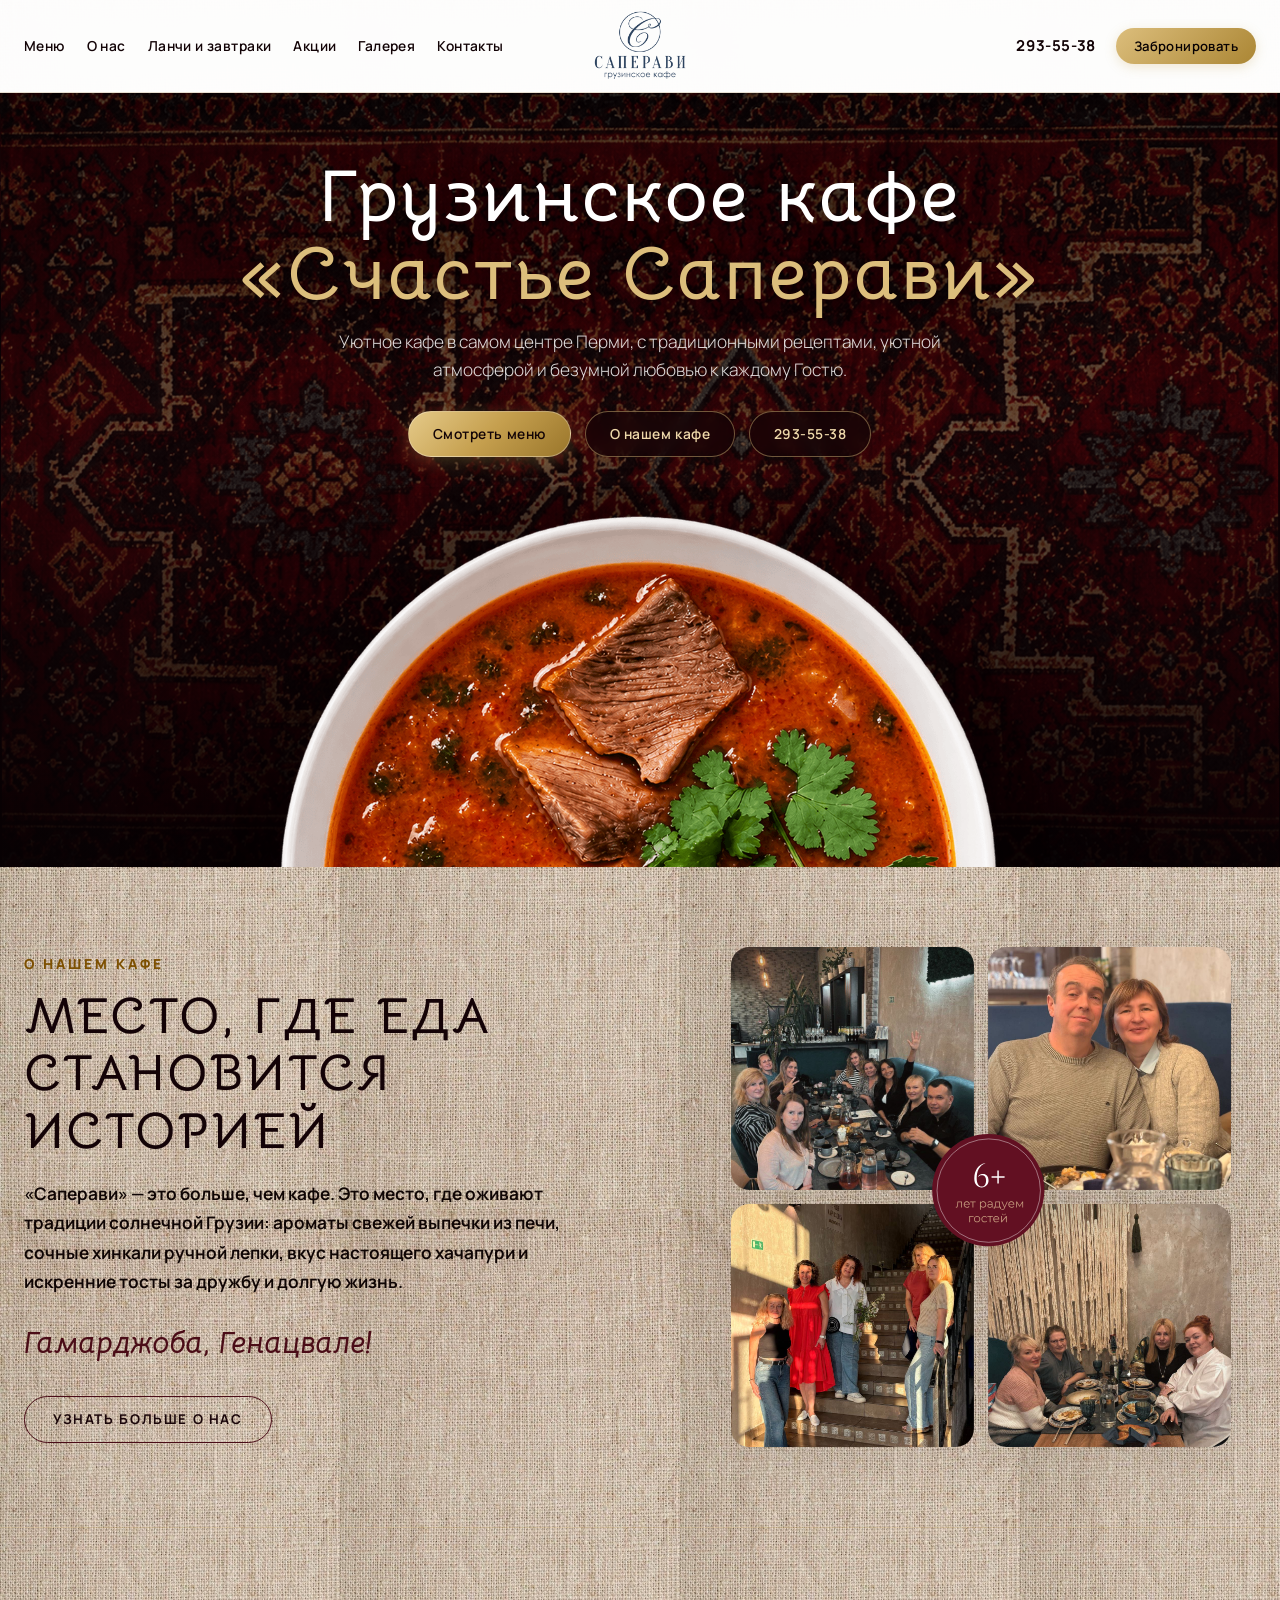
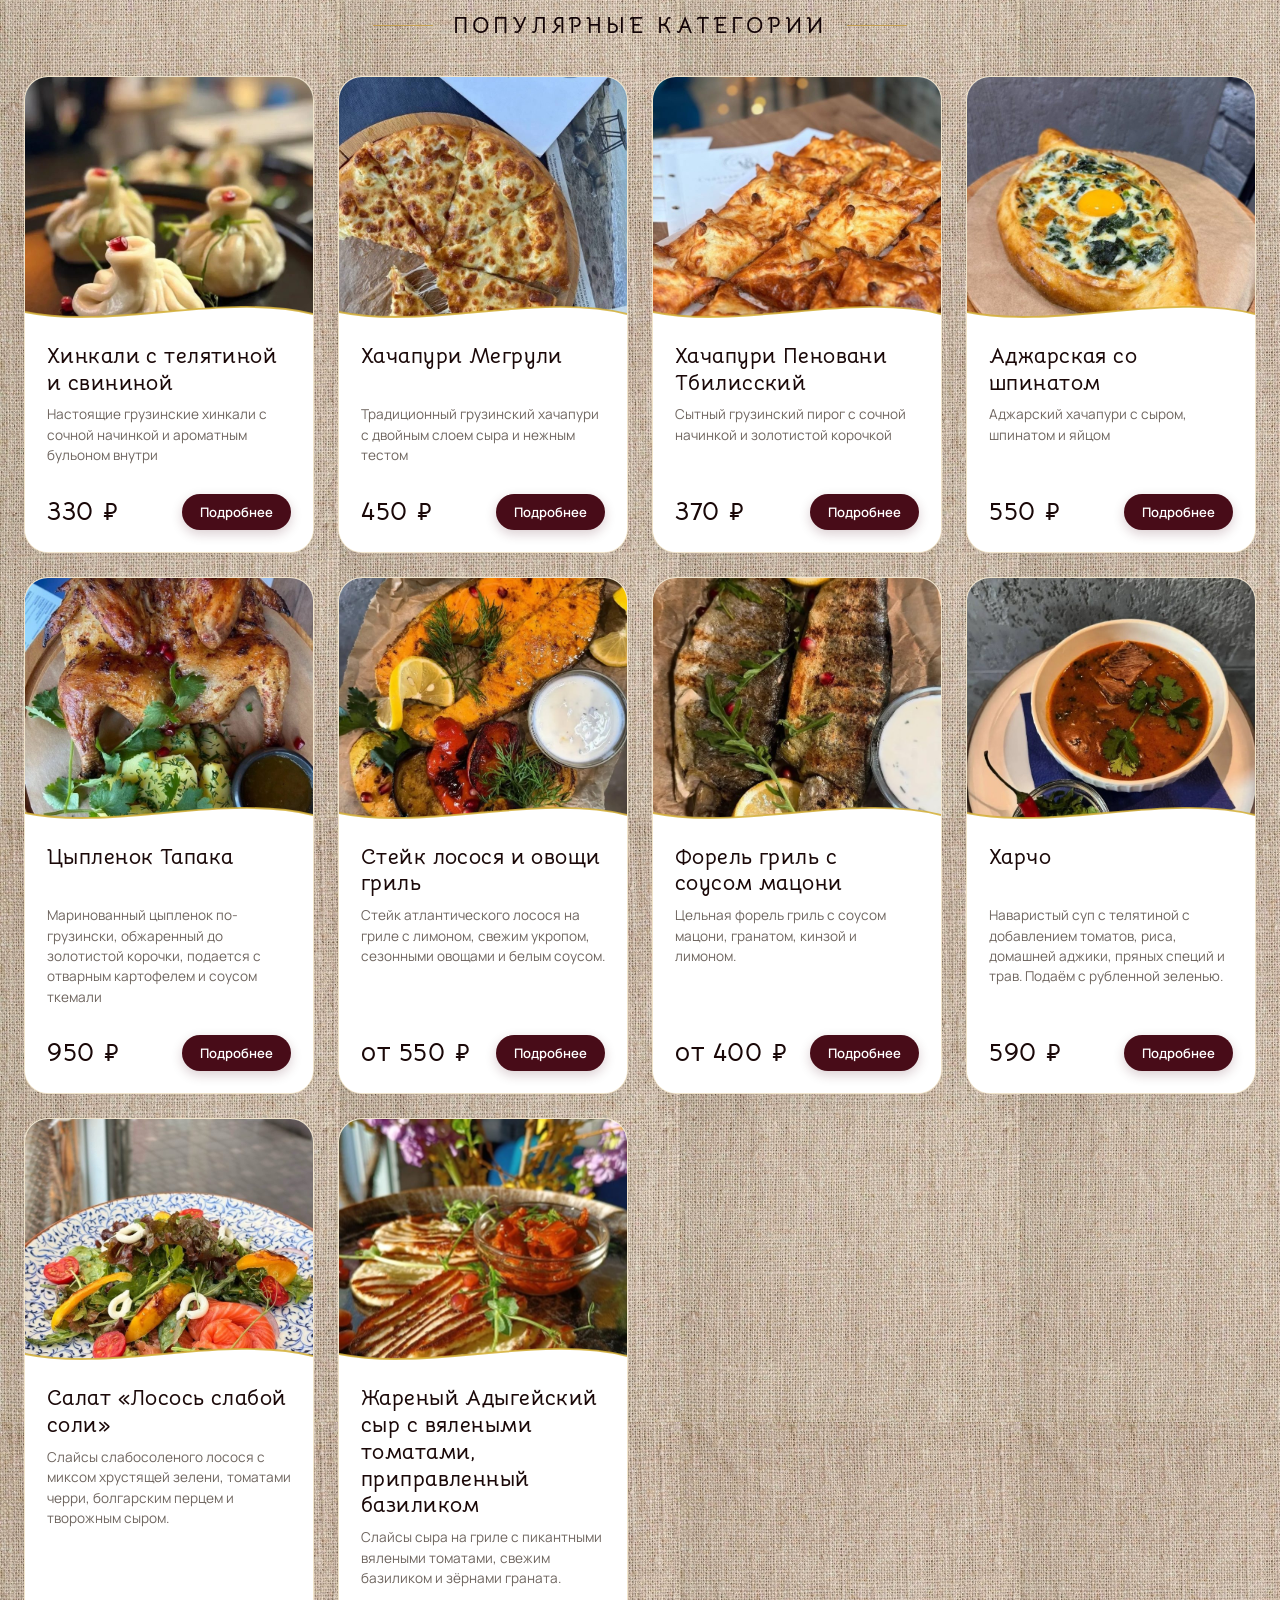
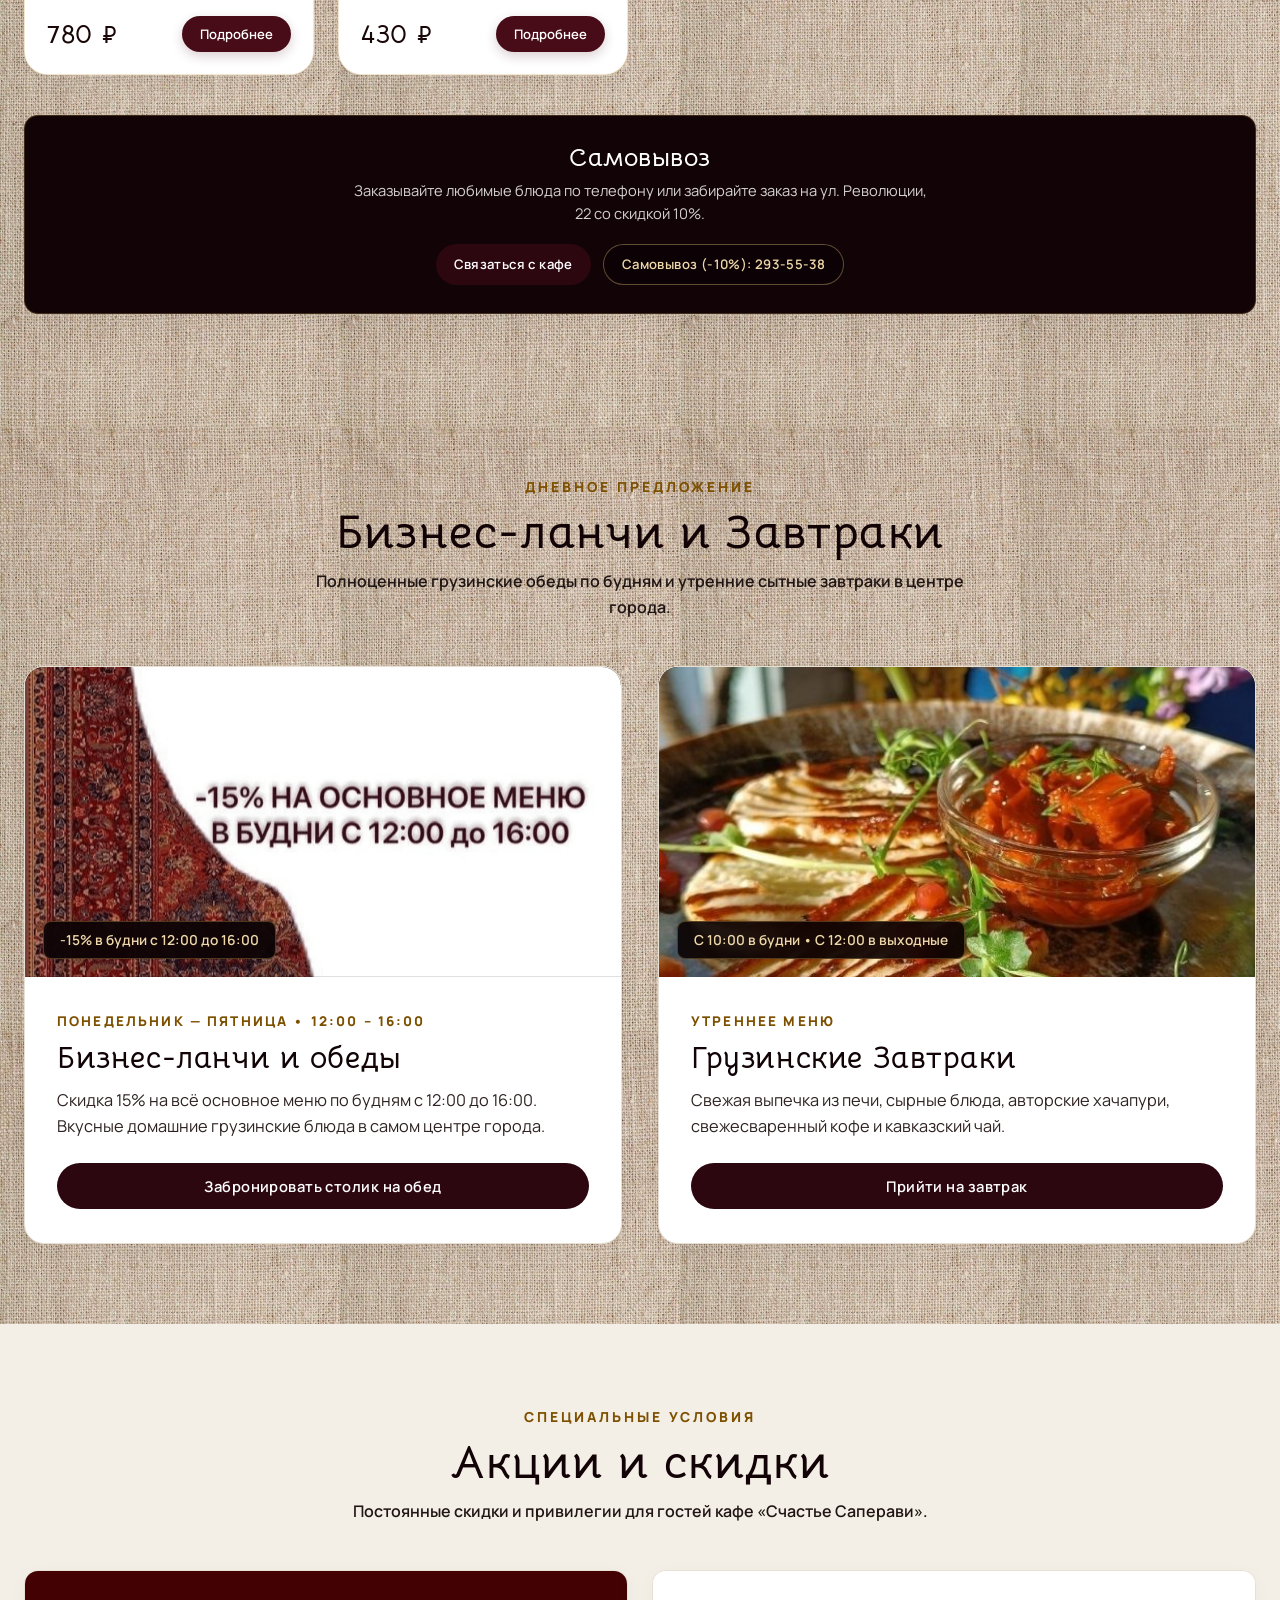
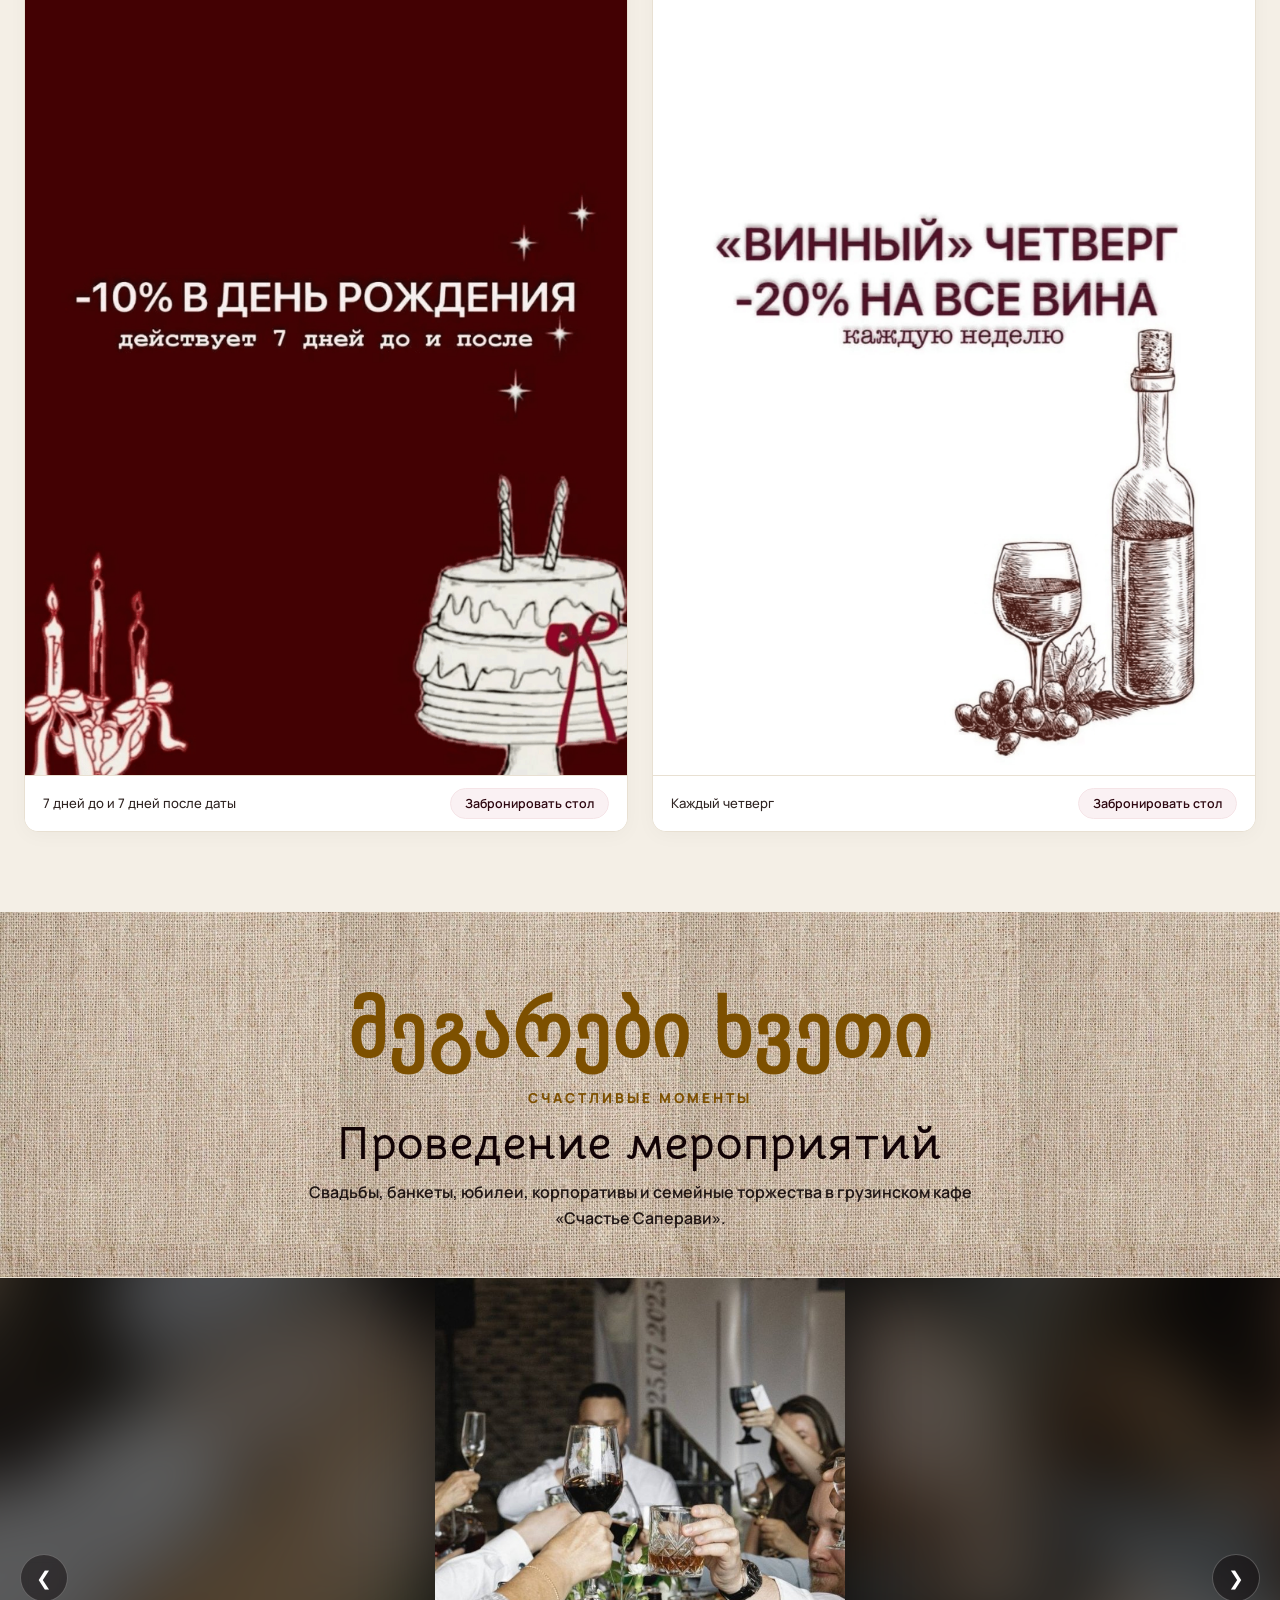
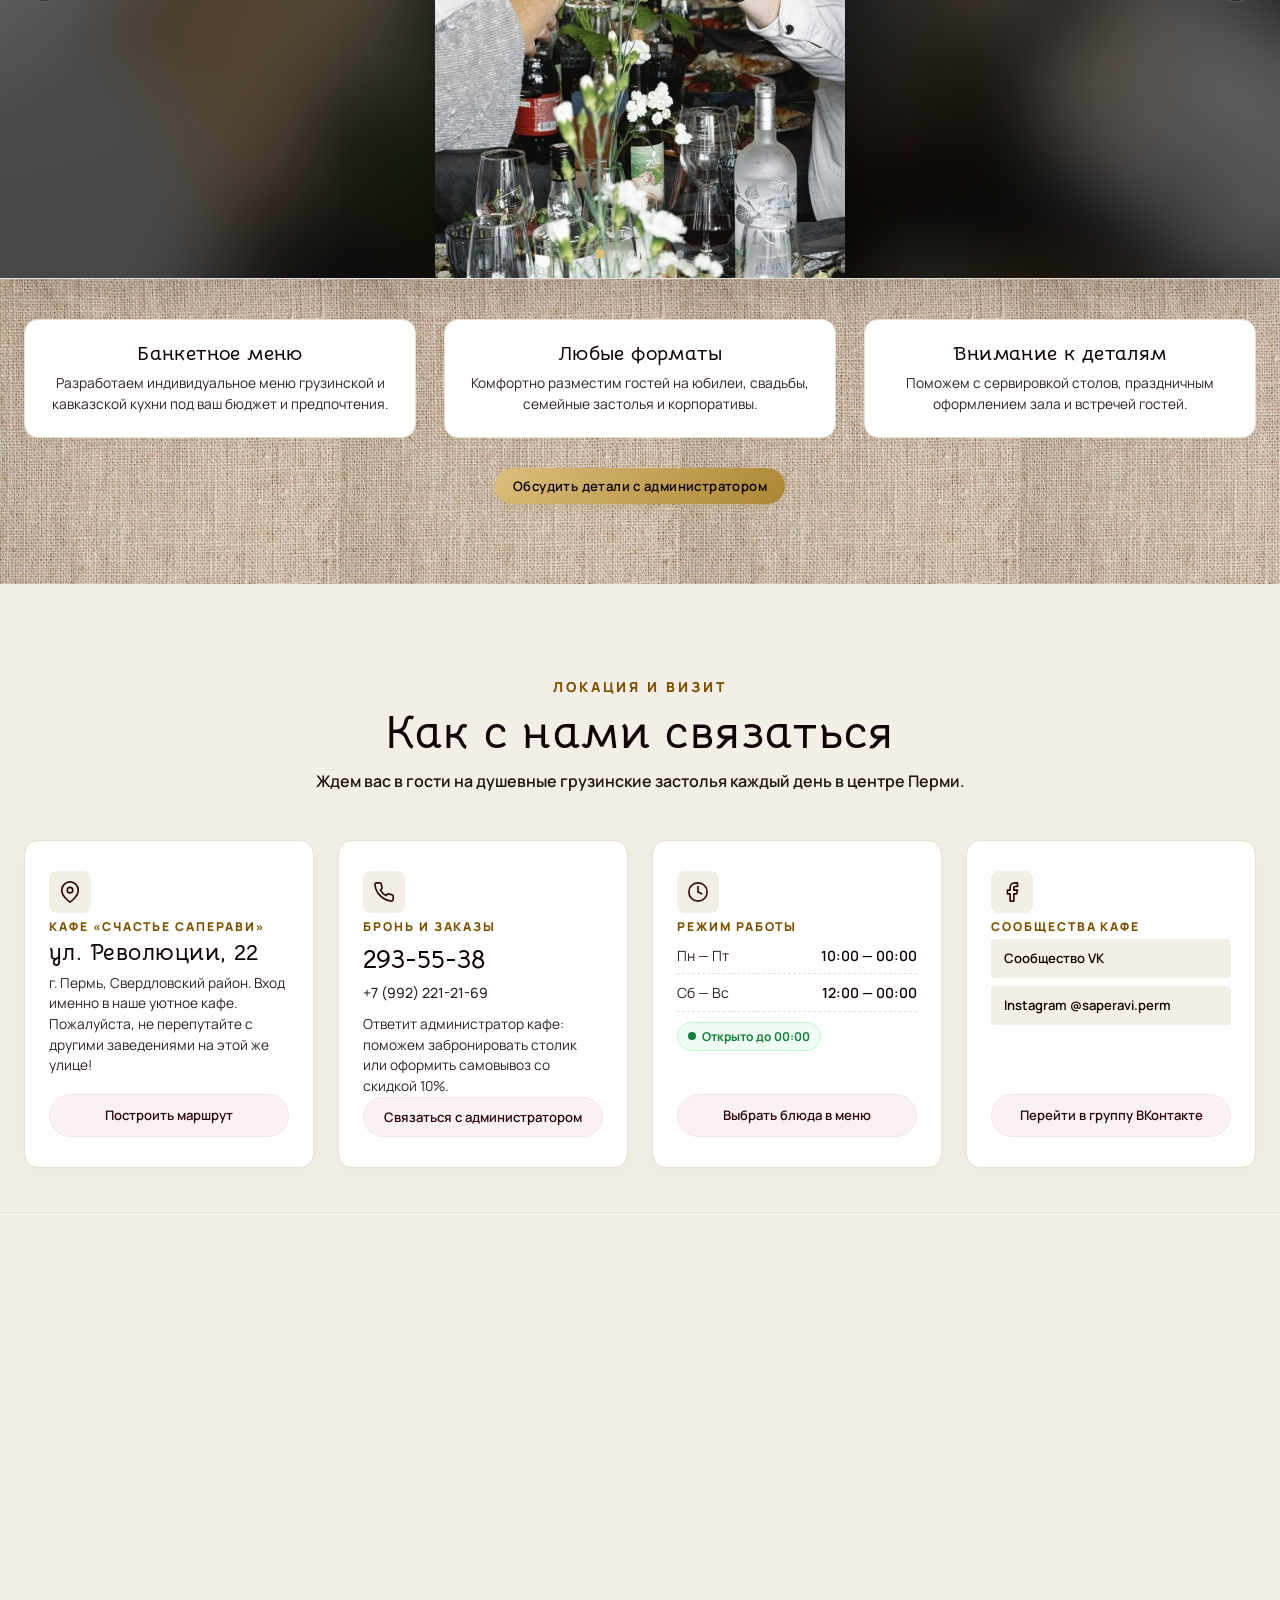
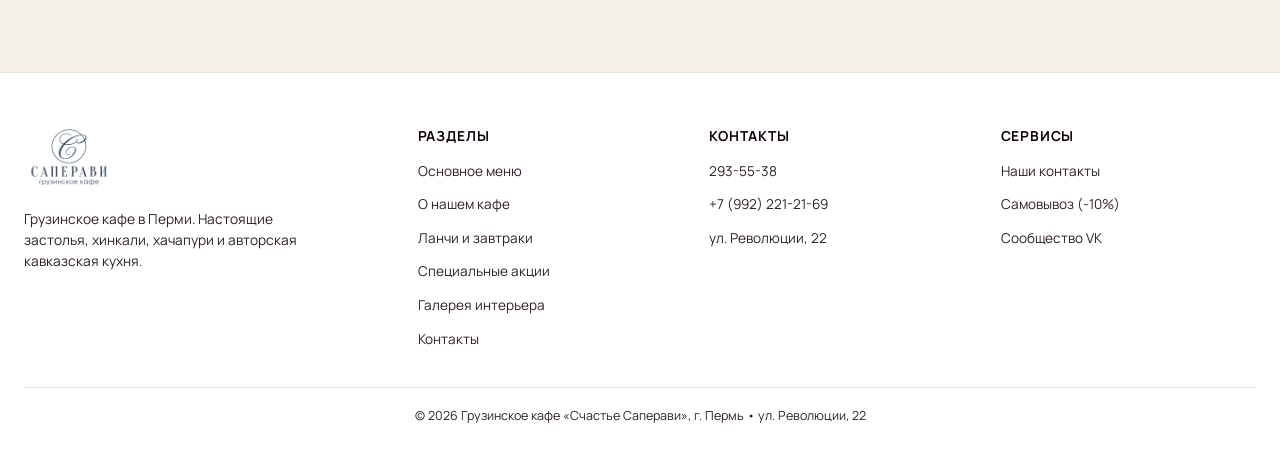
==== commit e197fa74: "Ensure Georgian phrase მეგარები ხვეთი is extra large and strictly single-line on all mobile viewport" ====
--- a/index.html
+++ b/index.html
@@ -225,7 +225,7 @@
     <section class="site-section" id="gallery">
       <div class="container">
         <div class="section-head-center">
-          <span class="georgian-decor-phrase" style="font-family: var(--font-heading); font-size: clamp(1.85rem, 5.5vw, 4.2rem); color: #7d5000; display: block; margin-bottom: 12px; font-weight: 800; letter-spacing: 0.03em; line-height: 1.15; white-space: nowrap;">მეგარები ხვეთი</span>
+          <span class="georgian-decor-phrase">მეგარები ხვეთი</span>
           <span class="section-eyebrow">Счастливые моменты</span>
           <h2 class="section-main-title">Проведение мероприятий</h2>
           <p class="section-subtext">
--- a/css/style.css
+++ b/css/style.css
@@ -640,6 +640,20 @@
   margin: 0 auto 46px;
 }
 
+.georgian-decor-phrase {
+  font-family: var(--font-heading);
+  font-size: clamp(2.4rem, 7.5vw, 4.6rem);
+  color: #7d5000;
+  display: block;
+  margin-bottom: 12px;
+  font-weight: 800;
+  letter-spacing: 0.02em;
+  line-height: 1.1;
+  white-space: nowrap !important;
+  text-align: center;
+  width: 100%;
+}
+
 .section-eyebrow {
   display: inline-block;
   font-size: 0.86rem;
@@ -2255,4 +2269,9 @@
   .gallery-tile.row-span-2 {
     grid-row: span 1;
   }
-}
+
+  .georgian-decor-phrase {
+    font-size: clamp(2rem, 8vw, 2.7rem) !important;
+    white-space: nowrap !important;
+  }
+}
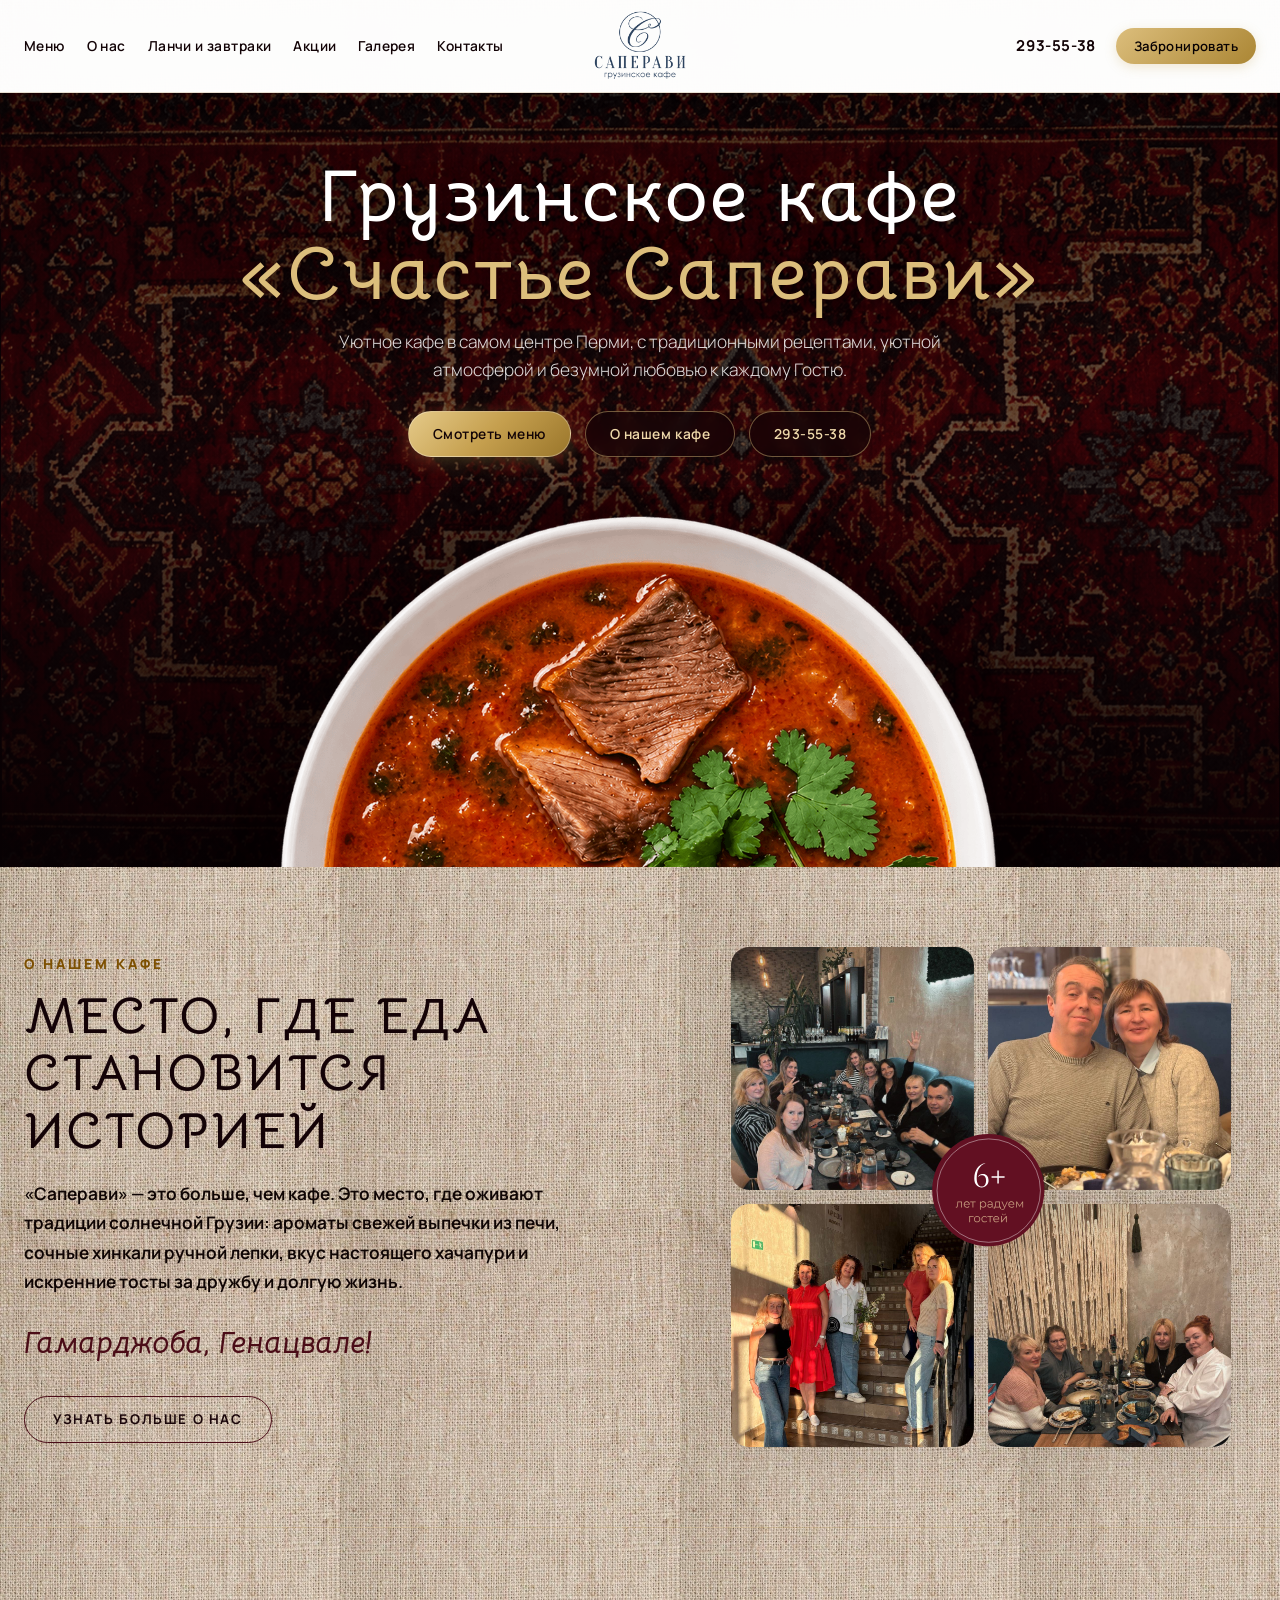
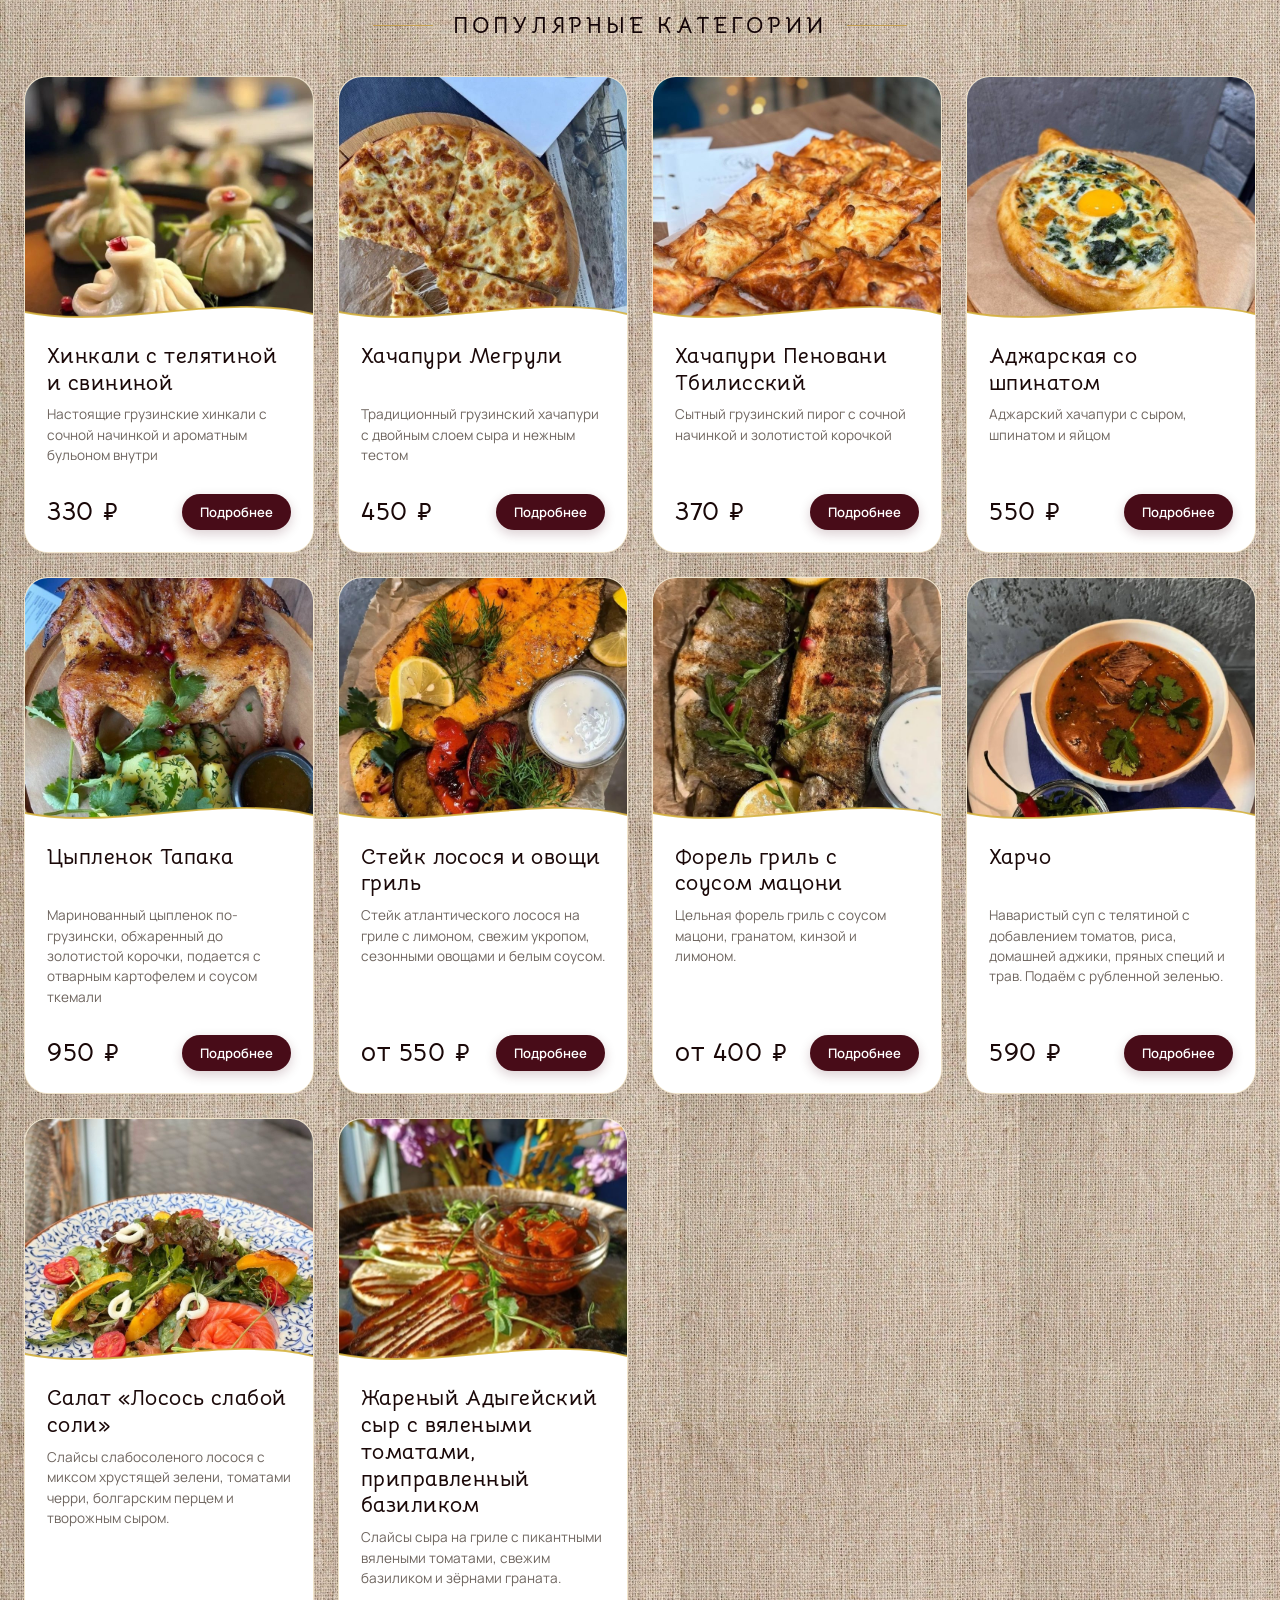
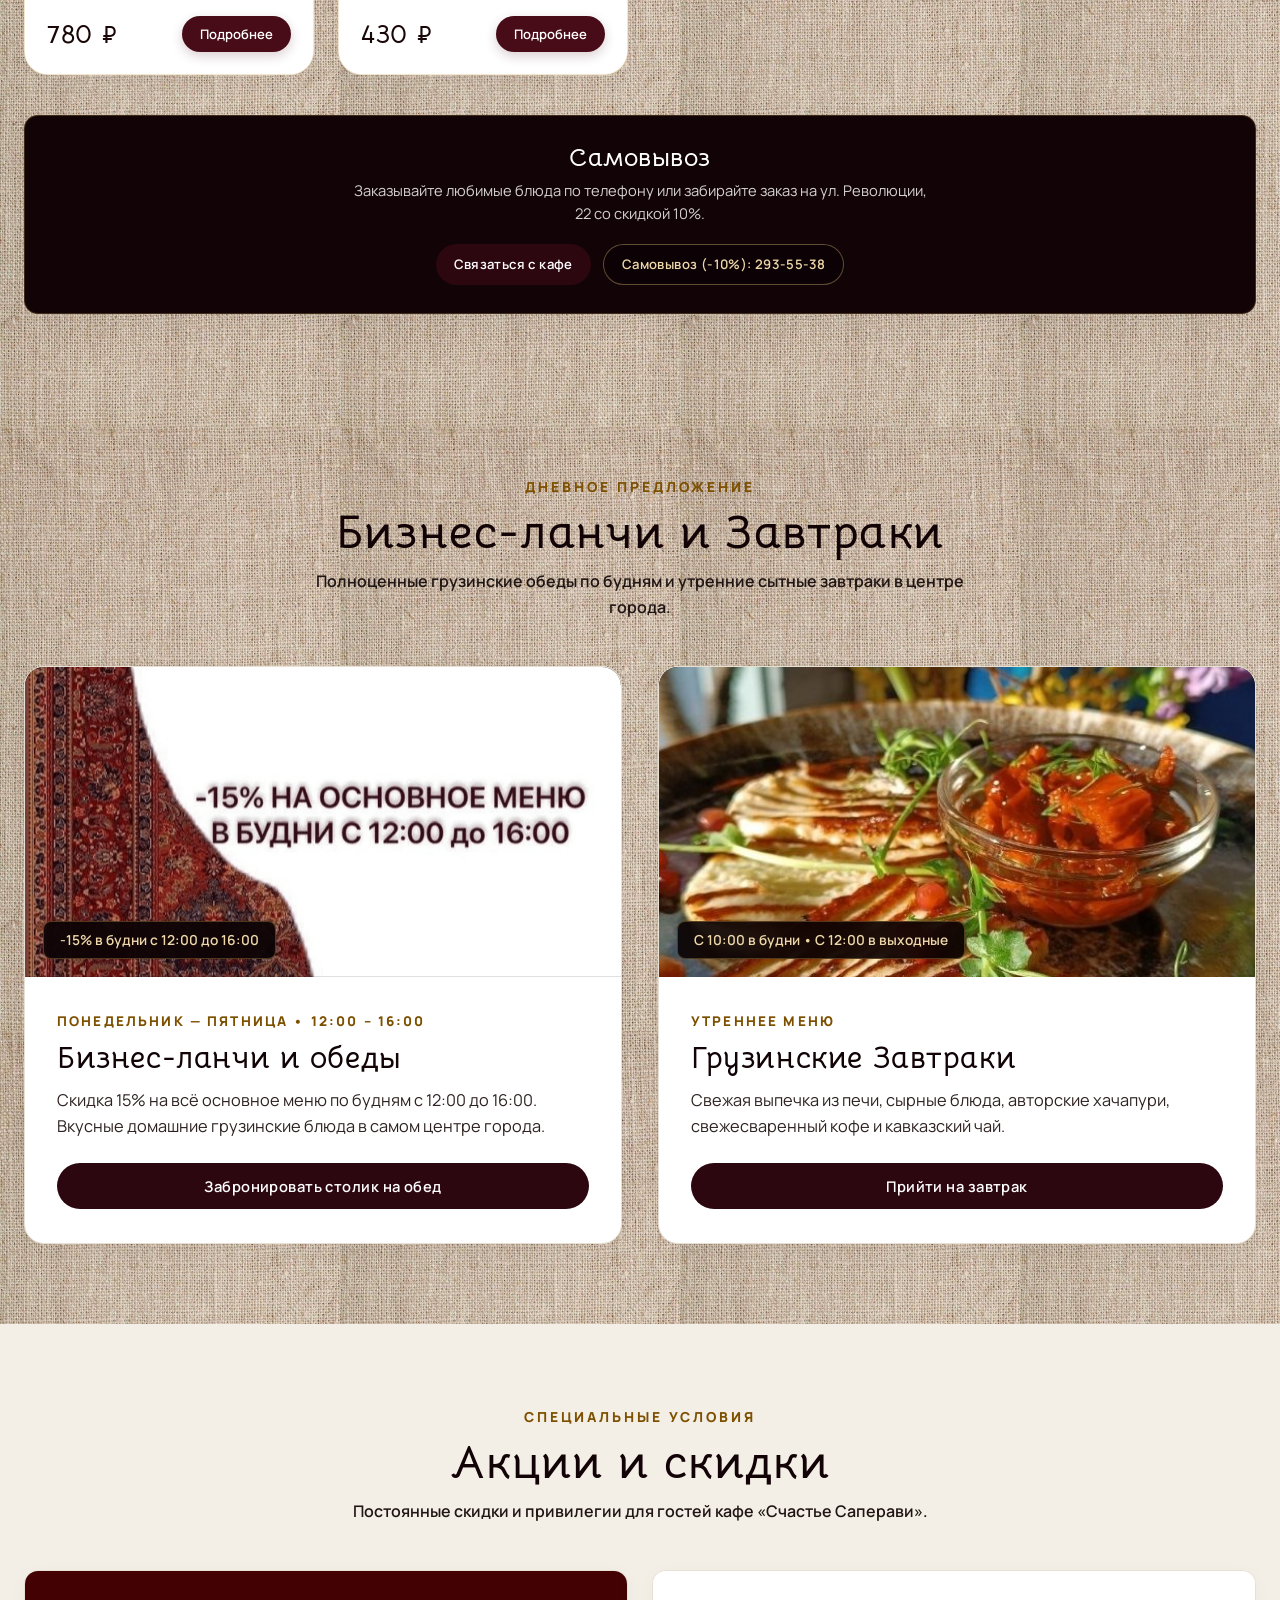
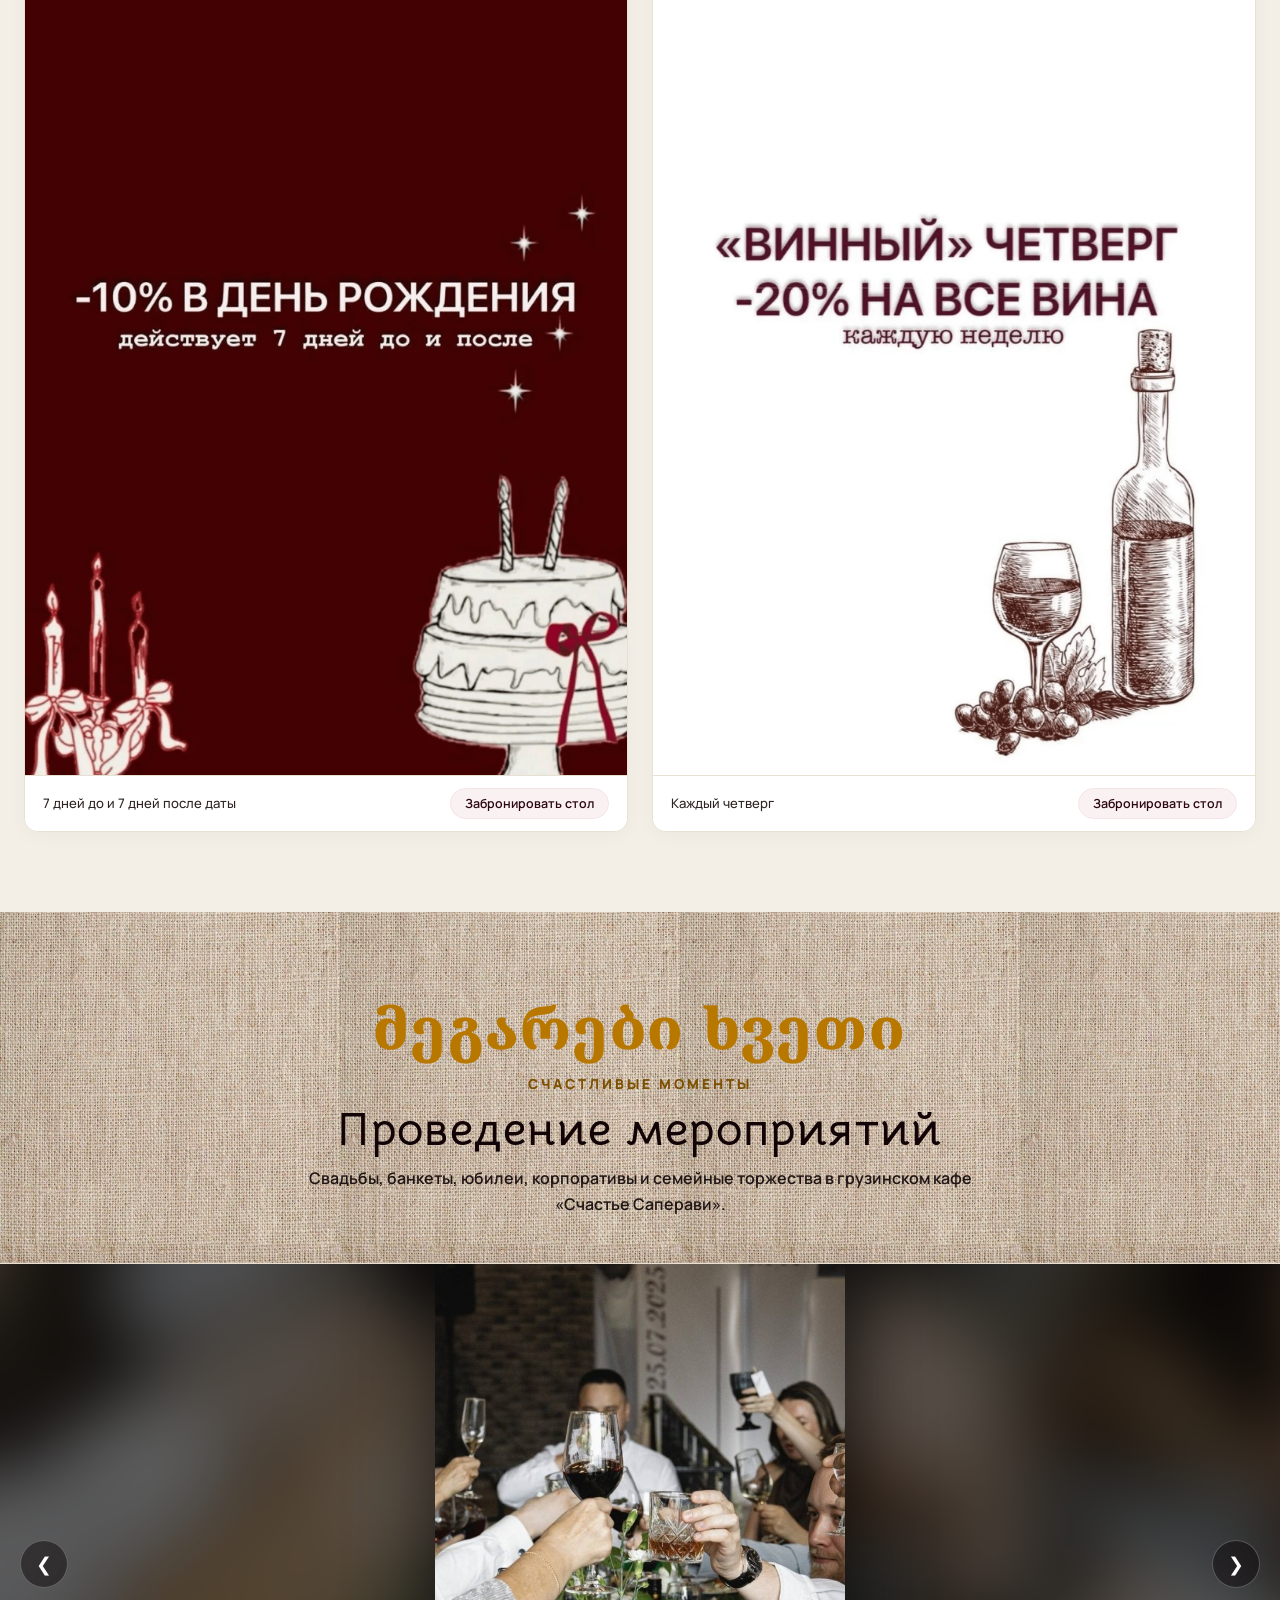
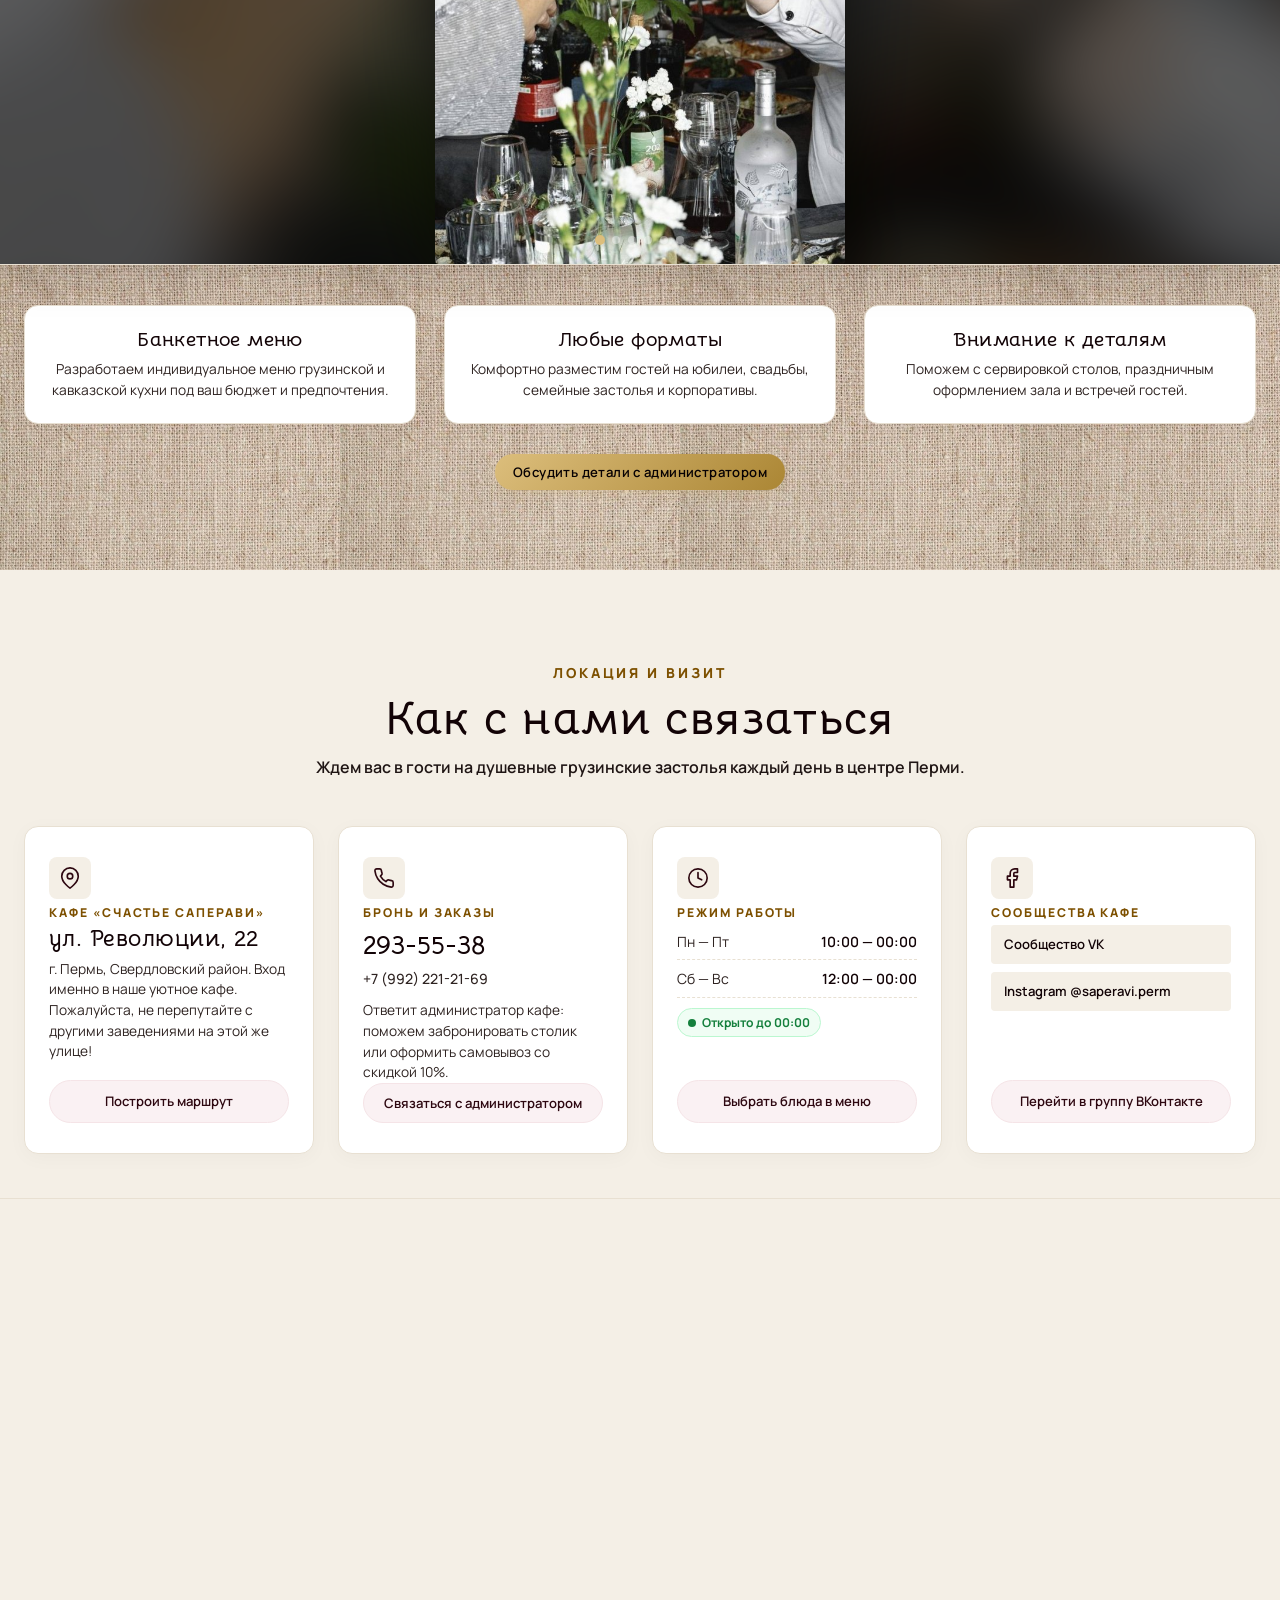
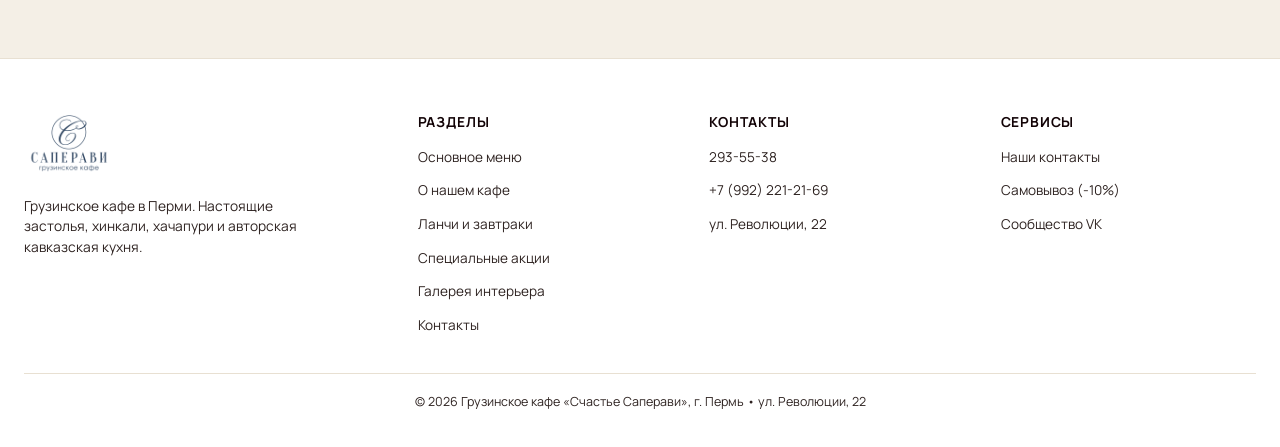
==== commit 9fc35a30: "Add Noto Serif Georgian font, fix desktop/mobile layout and apply rich dark golden-yellow color" ====
--- a/index.html
+++ b/index.html
@@ -10,7 +10,7 @@
 
   <link rel="preconnect" href="https://fonts.googleapis.com">
   <link rel="preconnect" href="https://fonts.gstatic.com" crossorigin>
-  <link href="https://fonts.googleapis.com/css2?family=Bellota:ital,wght@0,300;0,400;0,700;1,300;1,400;1,700&family=Playfair+Display:ital,wght@0,600;0,700;0,800;0,900;1,700&family=Yeseva+One&family=Cormorant+Garamond:ital,wght@0,400;0,500;0,600;0,700;1,400&family=Forum&family=Manrope:wght@300;400;500;600;700&display=swap" rel="stylesheet">
+  <link href="https://fonts.googleapis.com/css2?family=Noto+Serif+Georgian:wght@600;700;800;900&family=Bellota:ital,wght@0,300;0,400;0,700;1,300;1,400;1,700&family=Playfair+Display:ital,wght@0,600;0,700;0,800;0,900;1,700&family=Yeseva+One&family=Cormorant+Garamond:ital,wght@0,400;0,500;0,600;0,700;1,400&family=Forum&family=Manrope:wght@300;400;500;600;700&display=swap" rel="stylesheet">
 
   <link rel="preload" as="image" href="assets/images/logo.png">
   <link rel="preload" as="image" href="assets/images/phon.png">
@@ -225,7 +225,7 @@
     <section class="site-section" id="gallery">
       <div class="container">
         <div class="section-head-center">
-          <span class="georgian-decor-phrase">მეგარები ხვეთი</span>
+          <div class="georgian-decor-phrase">მეგარები ხვეთი</div>
           <span class="section-eyebrow">Счастливые моменты</span>
           <h2 class="section-main-title">Проведение мероприятий</h2>
           <p class="section-subtext">
--- a/css/style.css
+++ b/css/style.css
@@ -641,14 +641,14 @@
 }
 
 .georgian-decor-phrase {
-  font-family: var(--font-heading);
-  font-size: clamp(2.4rem, 7.5vw, 4.6rem);
-  color: #7d5000;
+  font-family: 'Noto Serif Georgian', Georgia, serif;
+  font-size: clamp(2.4rem, 4.5vw, 3.6rem);
+  color: #b87800 !important;
   display: block;
-  margin-bottom: 12px;
+  margin: 0 auto 10px;
   font-weight: 800;
-  letter-spacing: 0.02em;
-  line-height: 1.1;
+  letter-spacing: 0.03em;
+  line-height: 1.2;
   white-space: nowrap !important;
   text-align: center;
   width: 100%;
@@ -2271,7 +2271,8 @@
   }
 
   .georgian-decor-phrase {
-    font-size: clamp(2rem, 8vw, 2.7rem) !important;
+    font-size: clamp(2rem, 8vw, 2.8rem) !important;
+    color: #b87800 !important;
     white-space: nowrap !important;
   }
 }
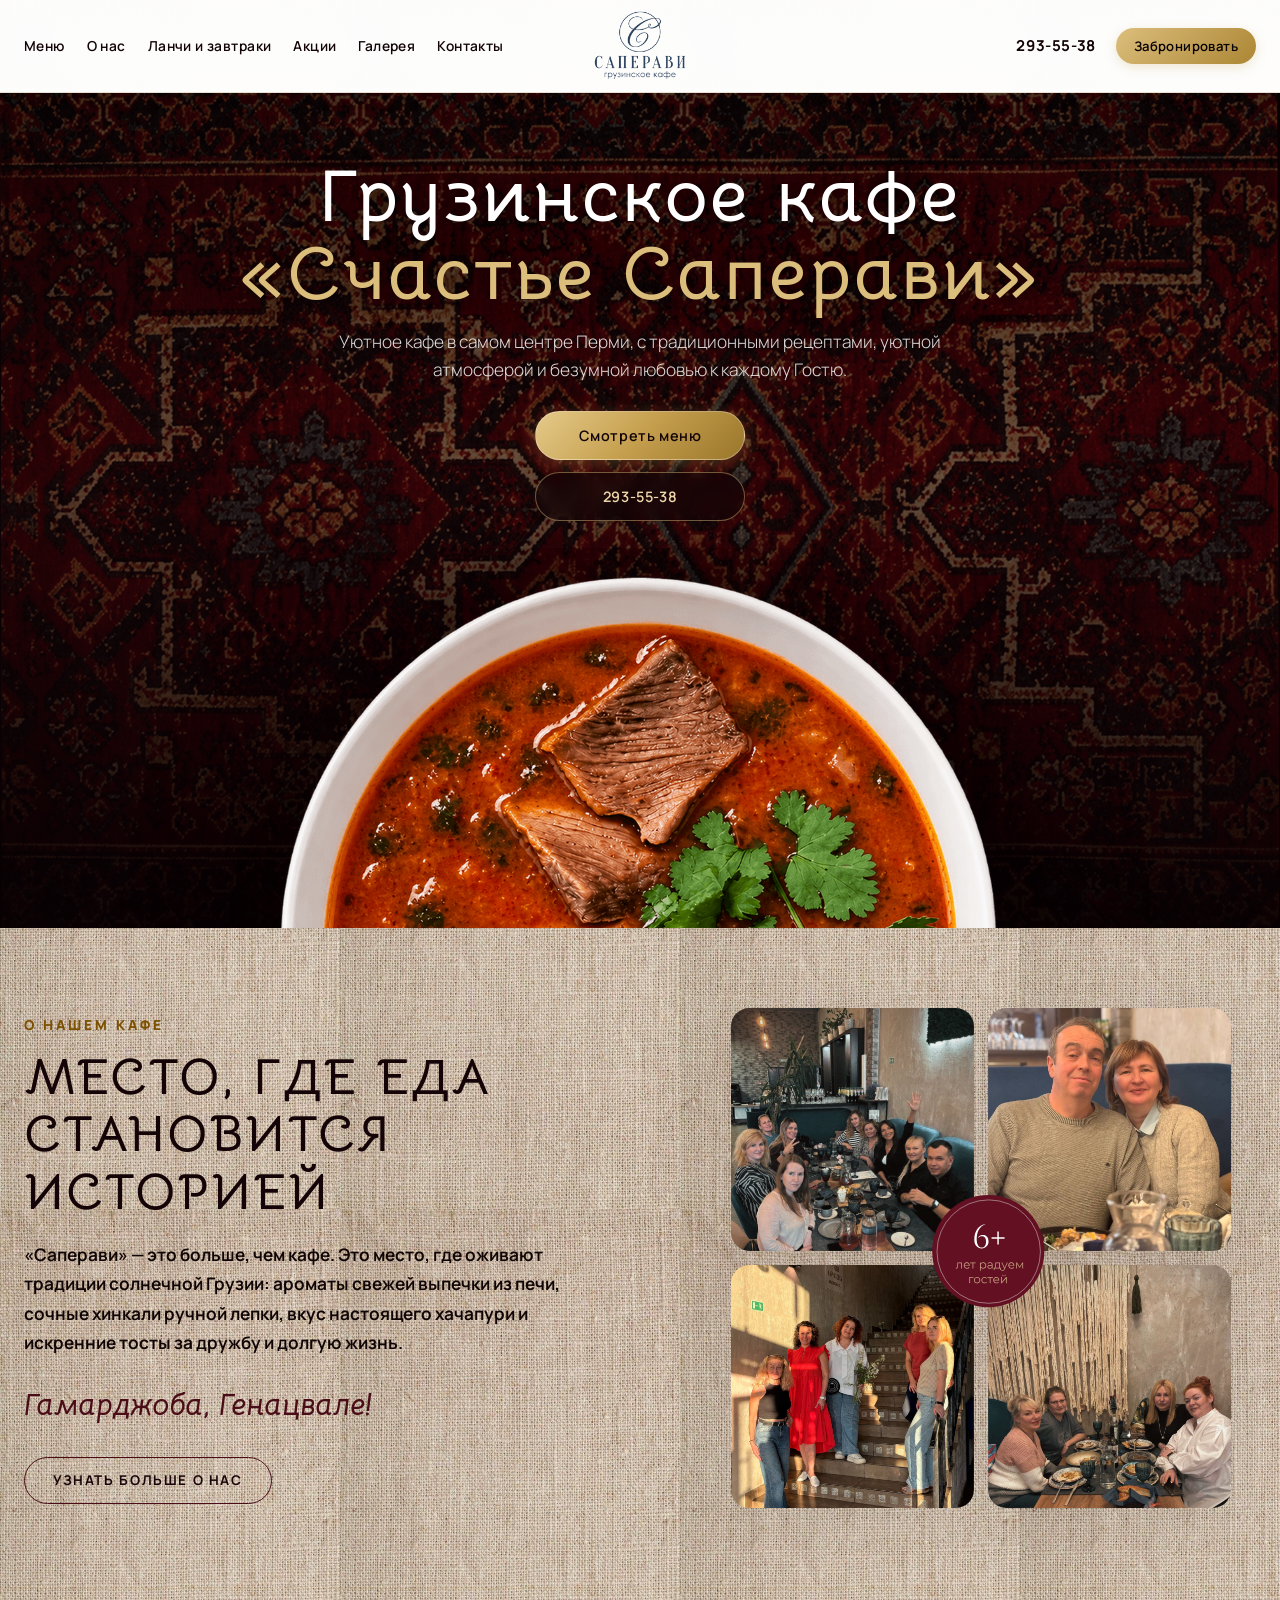
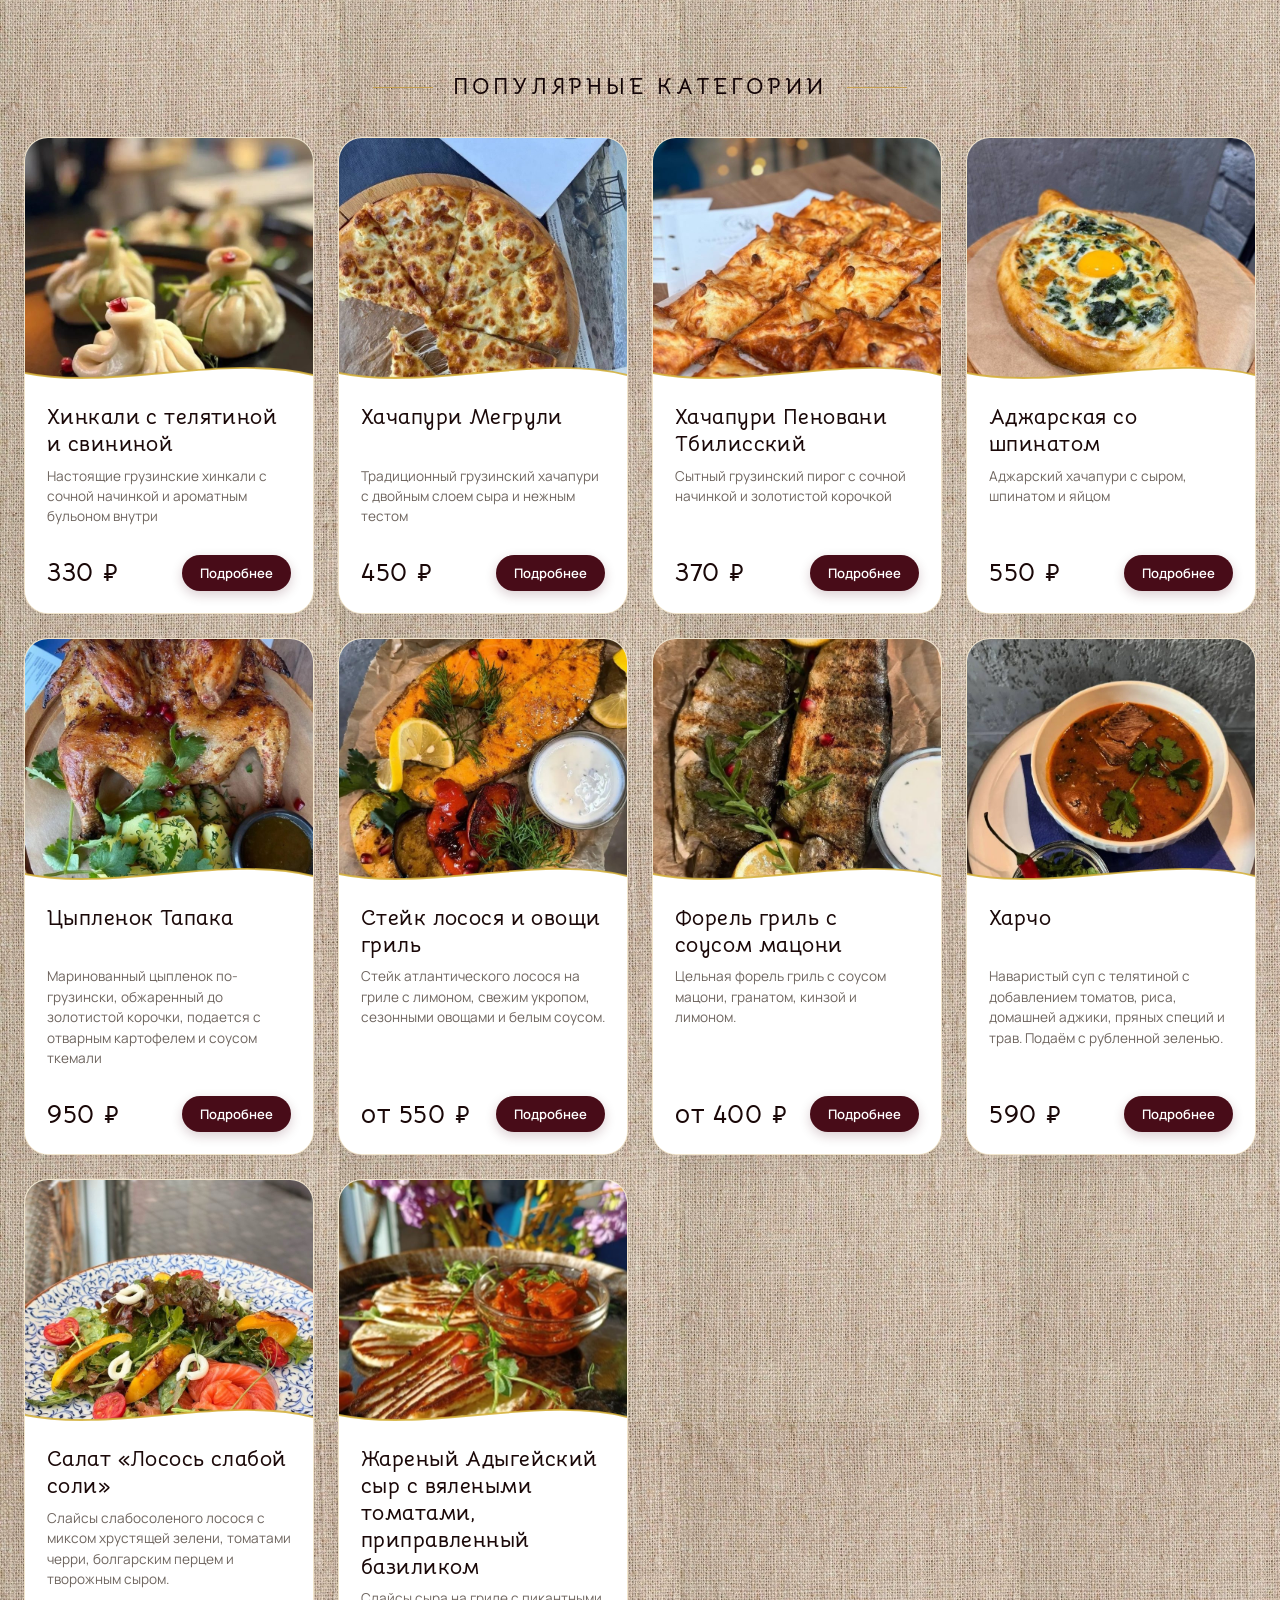
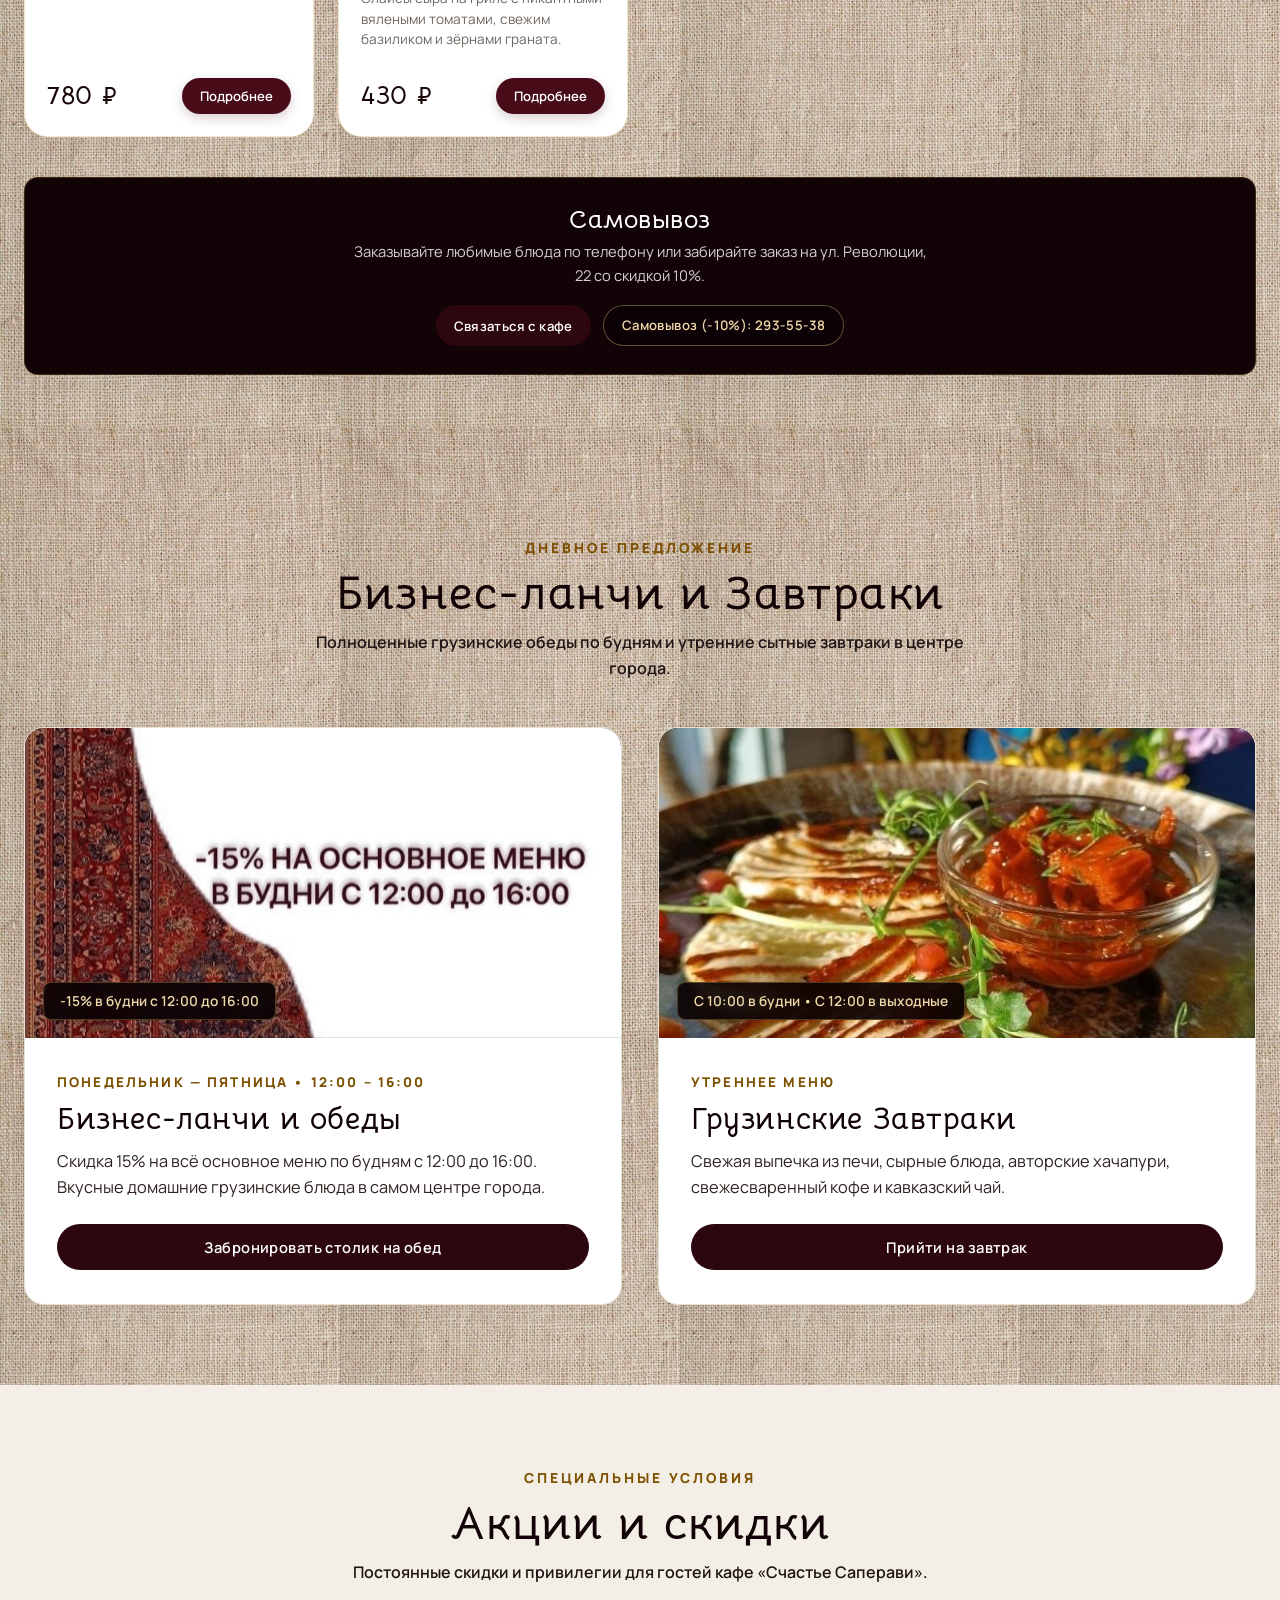
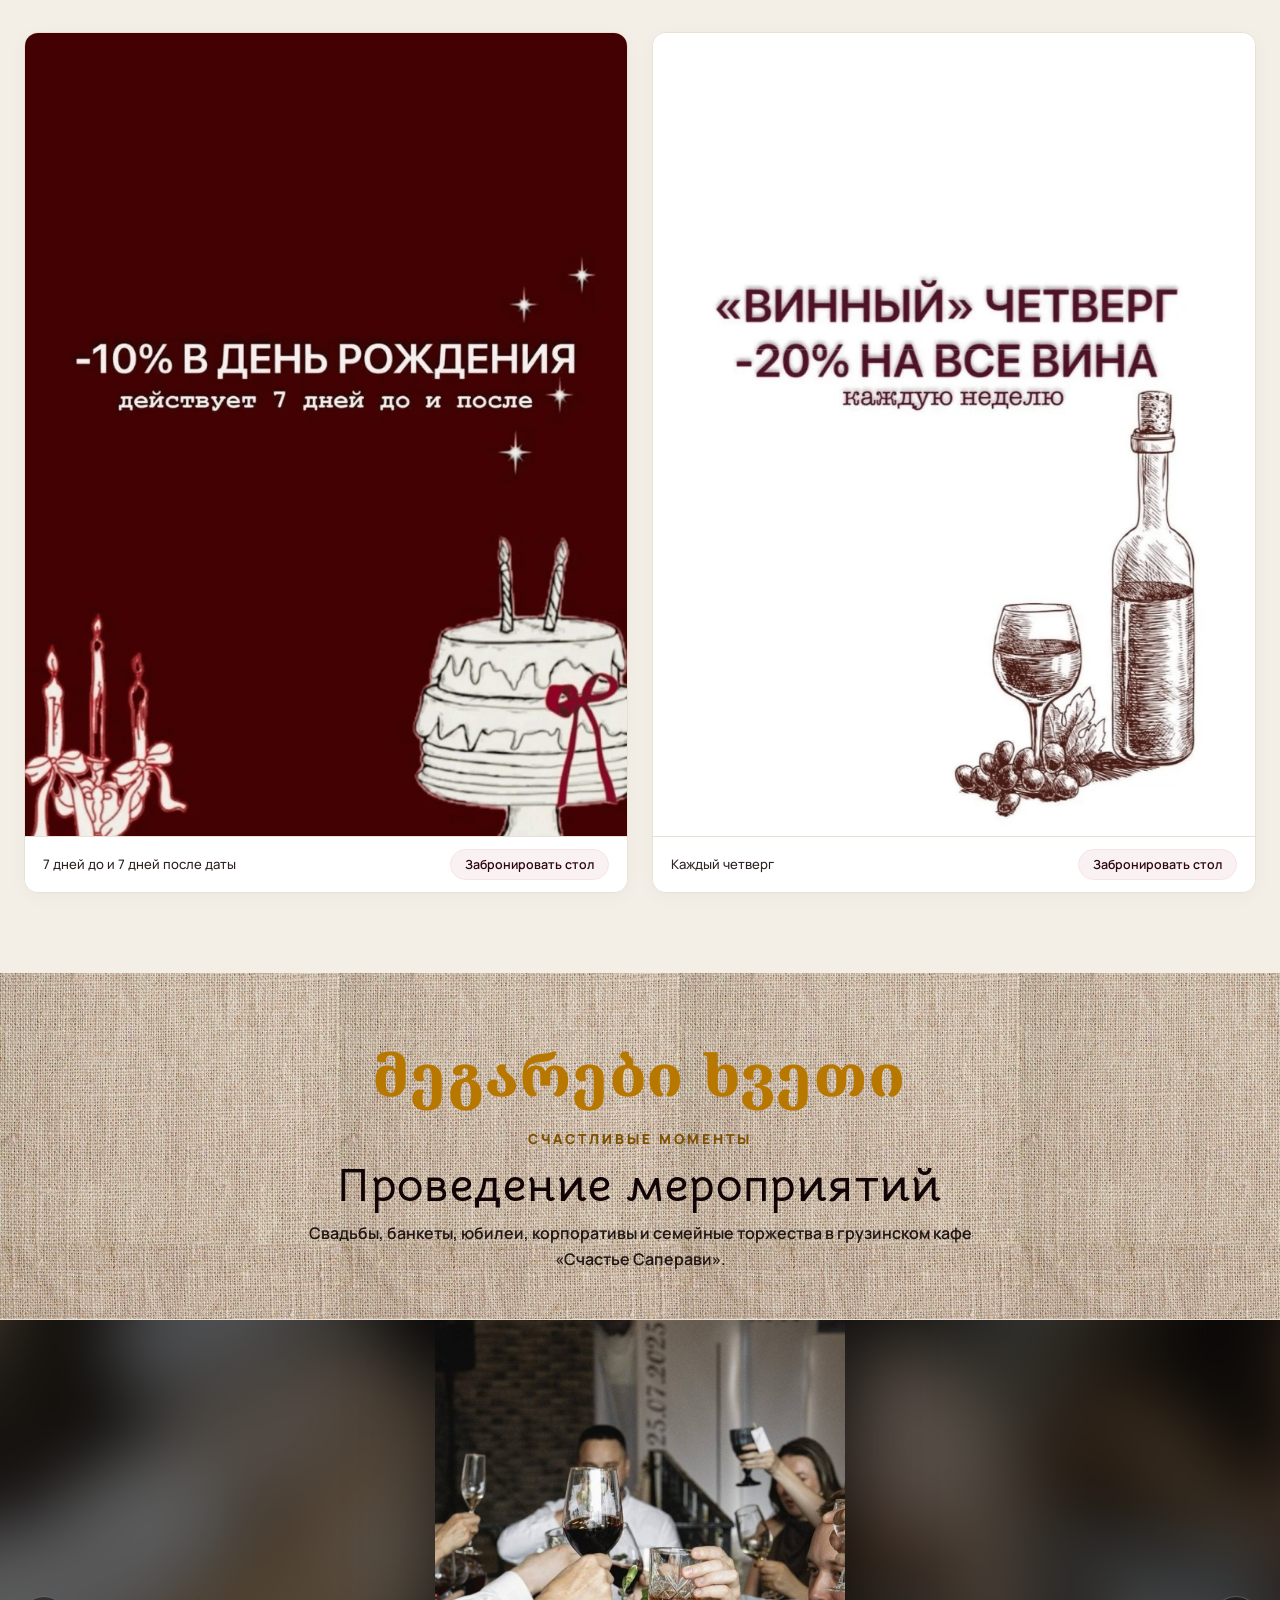
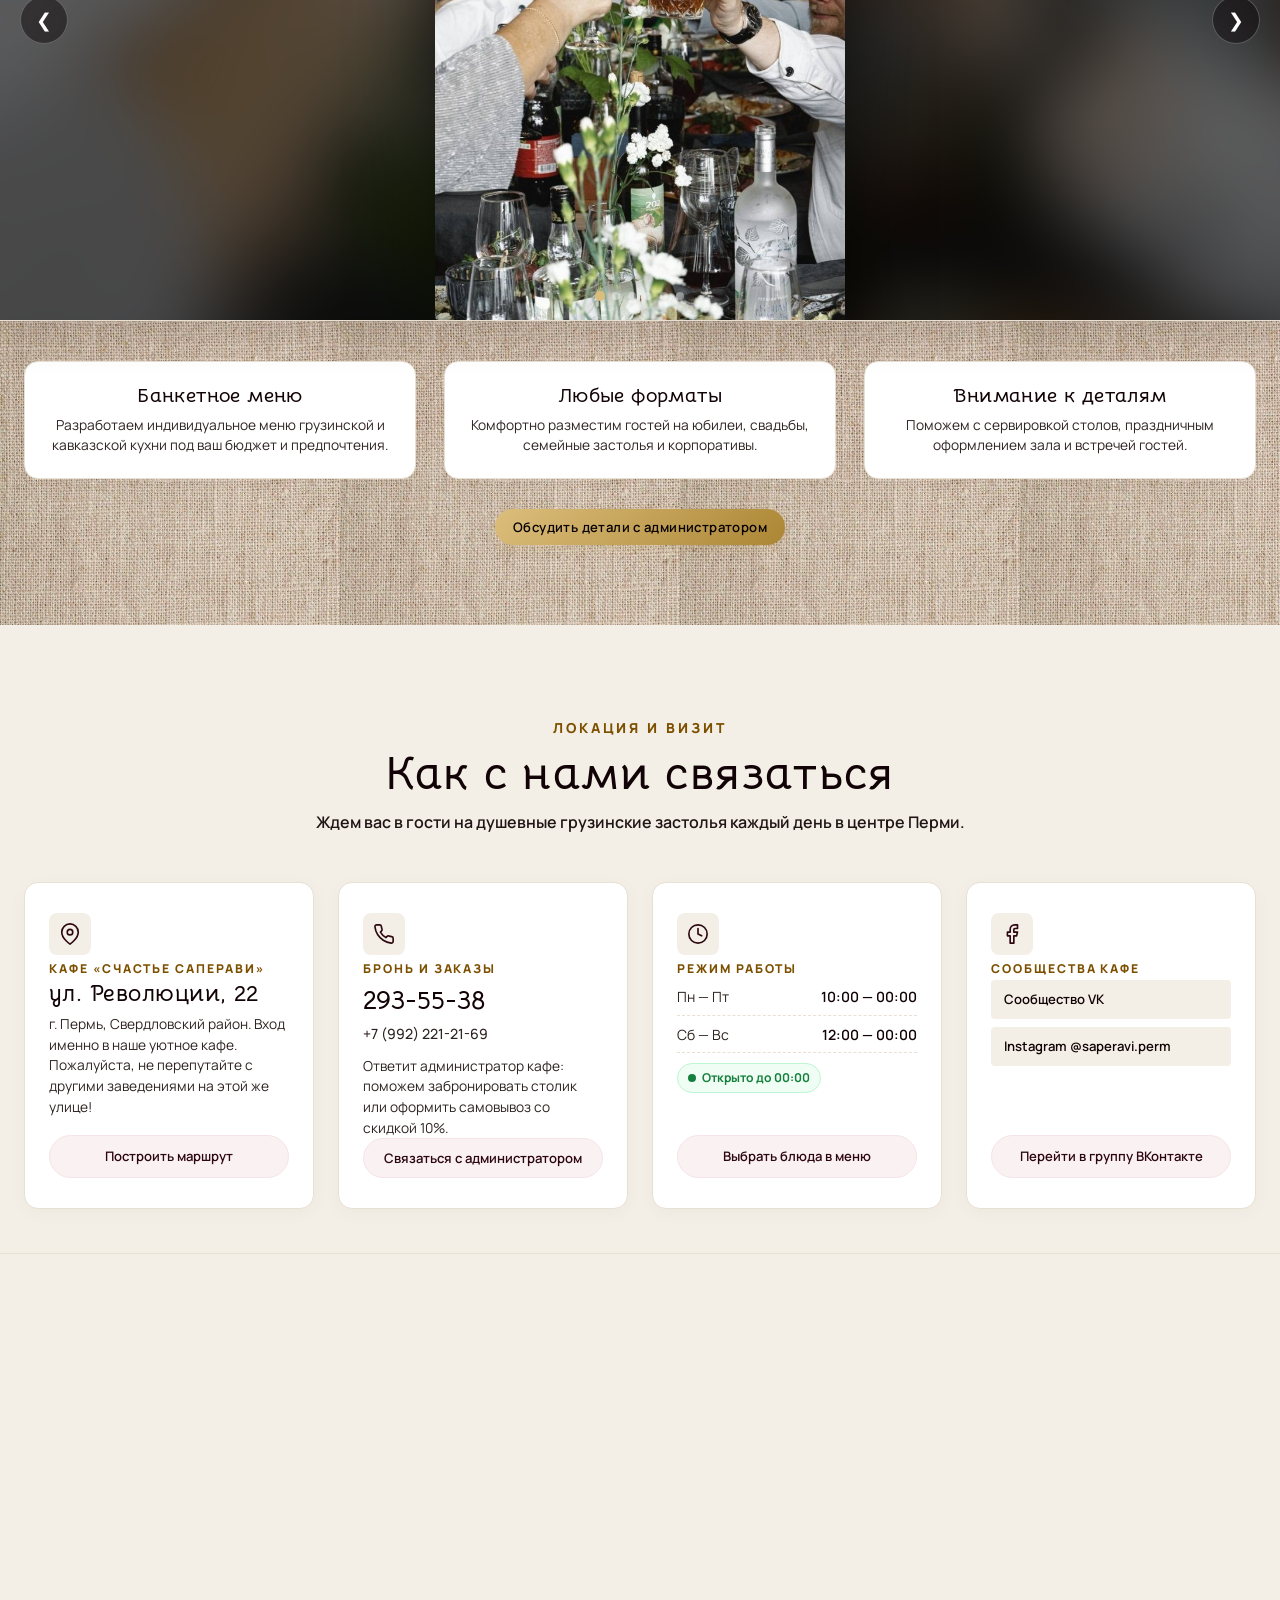
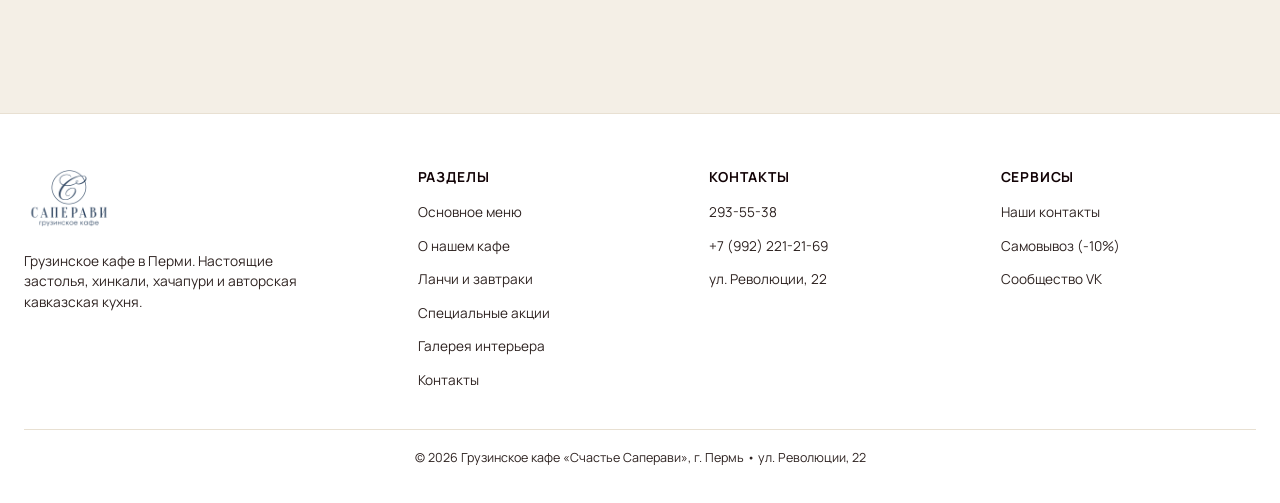
==== commit 5779fdbb: "Remove About button from hero, center View Menu button with PDF link and center phone number" ====
--- a/index.html
+++ b/index.html
@@ -64,11 +64,8 @@
         </p>
 
         <div class="hero-bottom-actions">
-          <a href="#menu" class="btn btn-gold-fill">
+          <a href="https://vk.ru/doc624481074_693073581?hash=9USMgsuc3f0VYABSA0z3KkyUsyxh0a8zH6fVzNXBdHH&dl=UMBLWZNqHvCueRv1bhVdixJWImPvkHiYblgPK6xhQYL&from_module=vkmsg_desktop" target="_blank" rel="noopener noreferrer" class="btn btn-gold-fill">
             Смотреть меню
-          </a>
-          <a href="#about" class="btn btn-gold-outline">
-            О нашем кафе
           </a>
           <a href="tel:+73422935538" class="btn btn-gold-outline">
             293-55-38
--- a/css/style.css
+++ b/css/style.css
@@ -328,11 +328,11 @@
 
 .hero-bottom-actions {
   display: flex;
+  flex-direction: column;
   align-items: center;
   justify-content: center;
-  gap: 14px;
+  gap: 12px;
   margin-bottom: 12px;
-  flex-wrap: wrap;
   position: relative;
   z-index: 12;
 }
@@ -340,8 +340,13 @@
 .hero-bottom-actions .btn {
   position: relative;
   overflow: hidden;
-  padding: 11px 24px;
-  font-size: 0.86rem;
+  padding: 12px 32px;
+  min-width: 210px;
+  text-align: center;
+  display: inline-flex;
+  align-items: center;
+  justify-content: center;
+  font-size: 0.9rem;
   letter-spacing: 0.04em;
   transition: background 0.3s ease, border-color 0.3s ease, color 0.3s ease, box-shadow 0.3s ease;
   z-index: 1;
@@ -645,7 +650,7 @@
   font-size: clamp(2.4rem, 4.5vw, 3.6rem);
   color: #b87800 !important;
   display: block;
-  margin: 0 auto 10px;
+  margin: -14px auto 18px;
   font-weight: 800;
   letter-spacing: 0.03em;
   line-height: 1.2;
